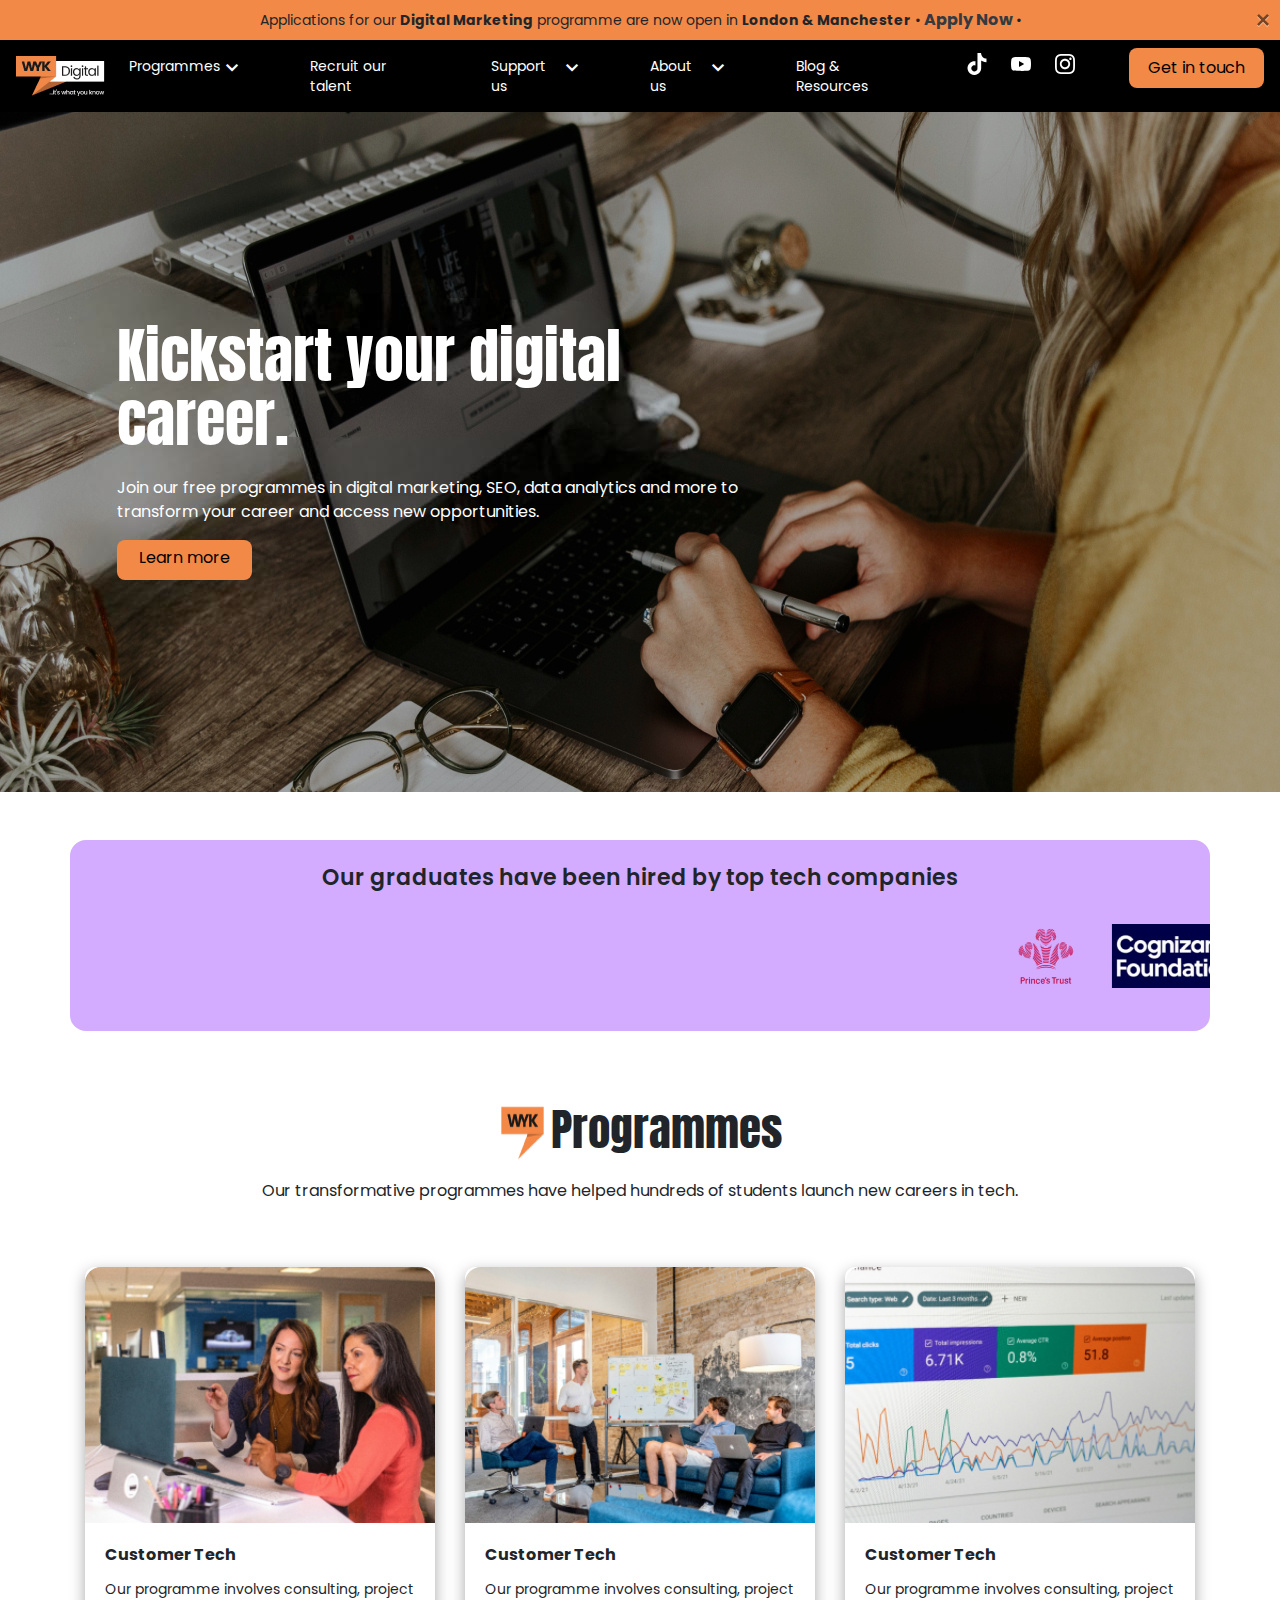
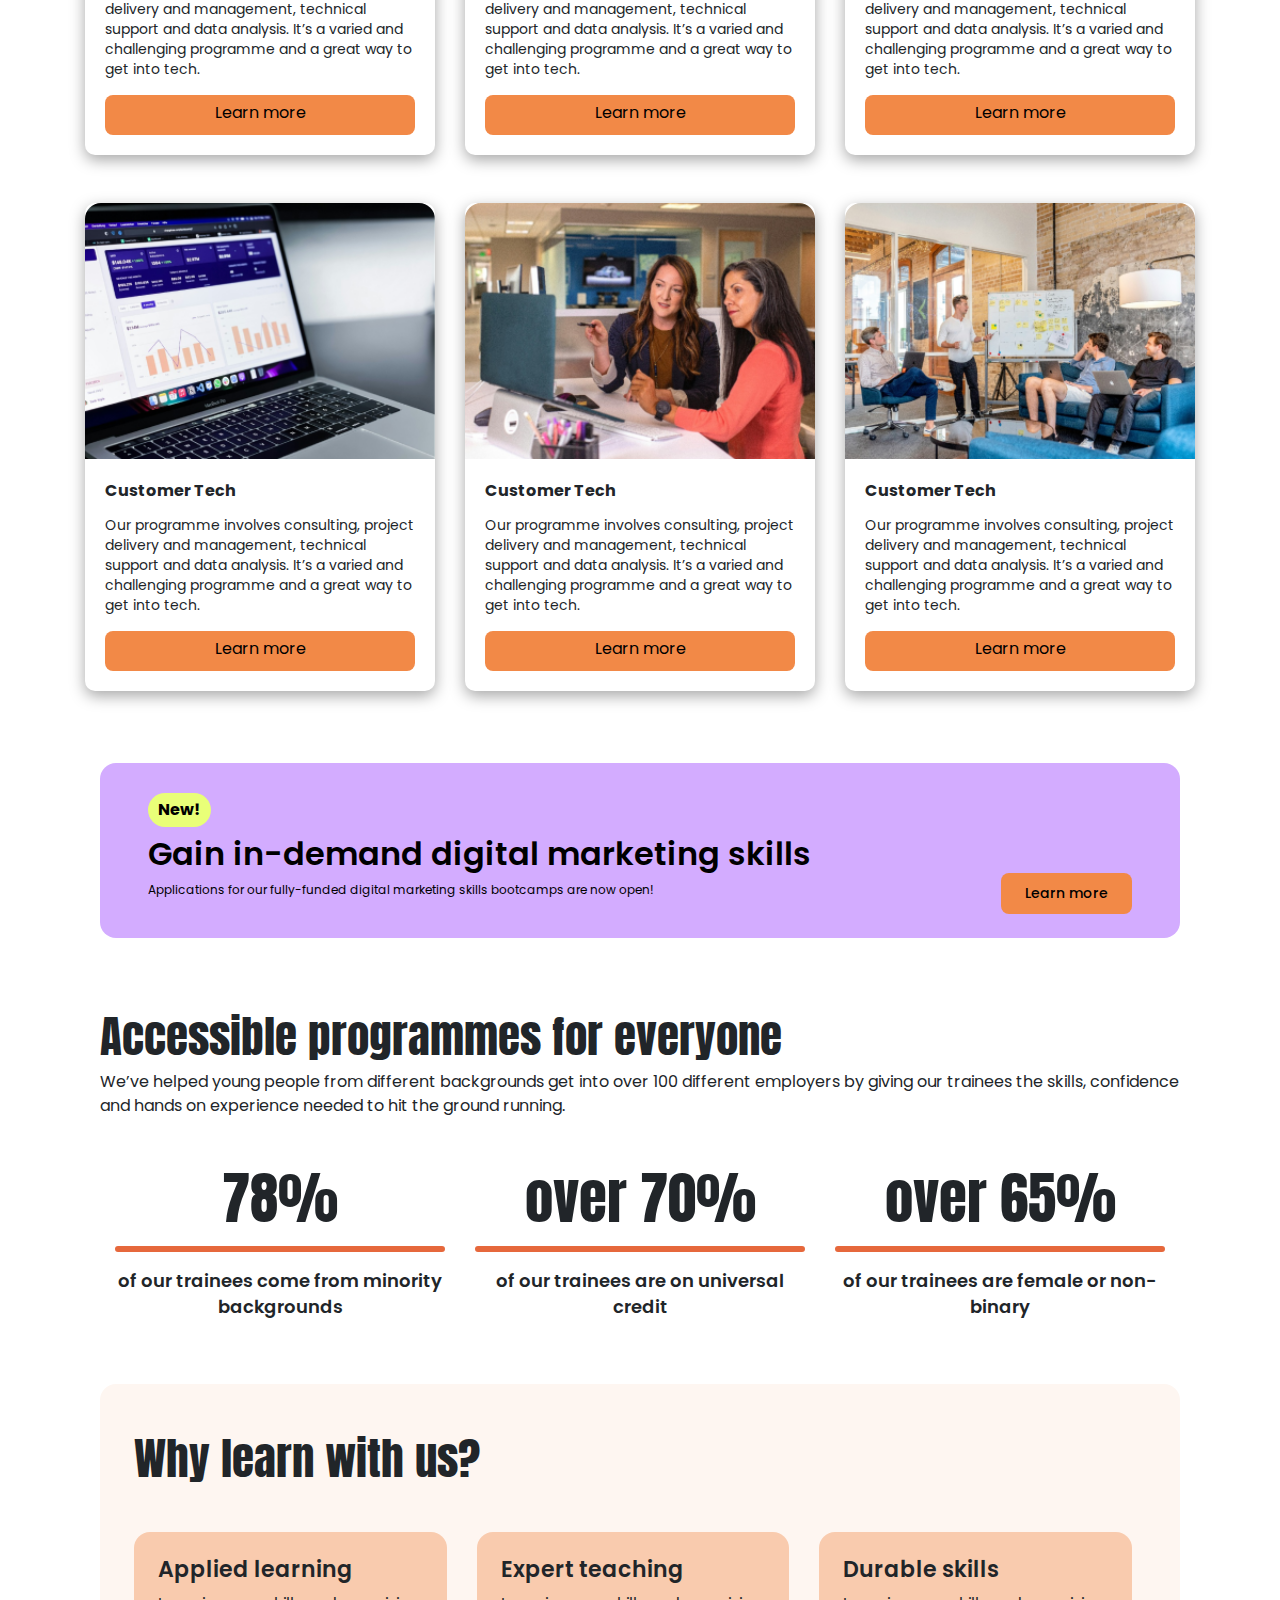
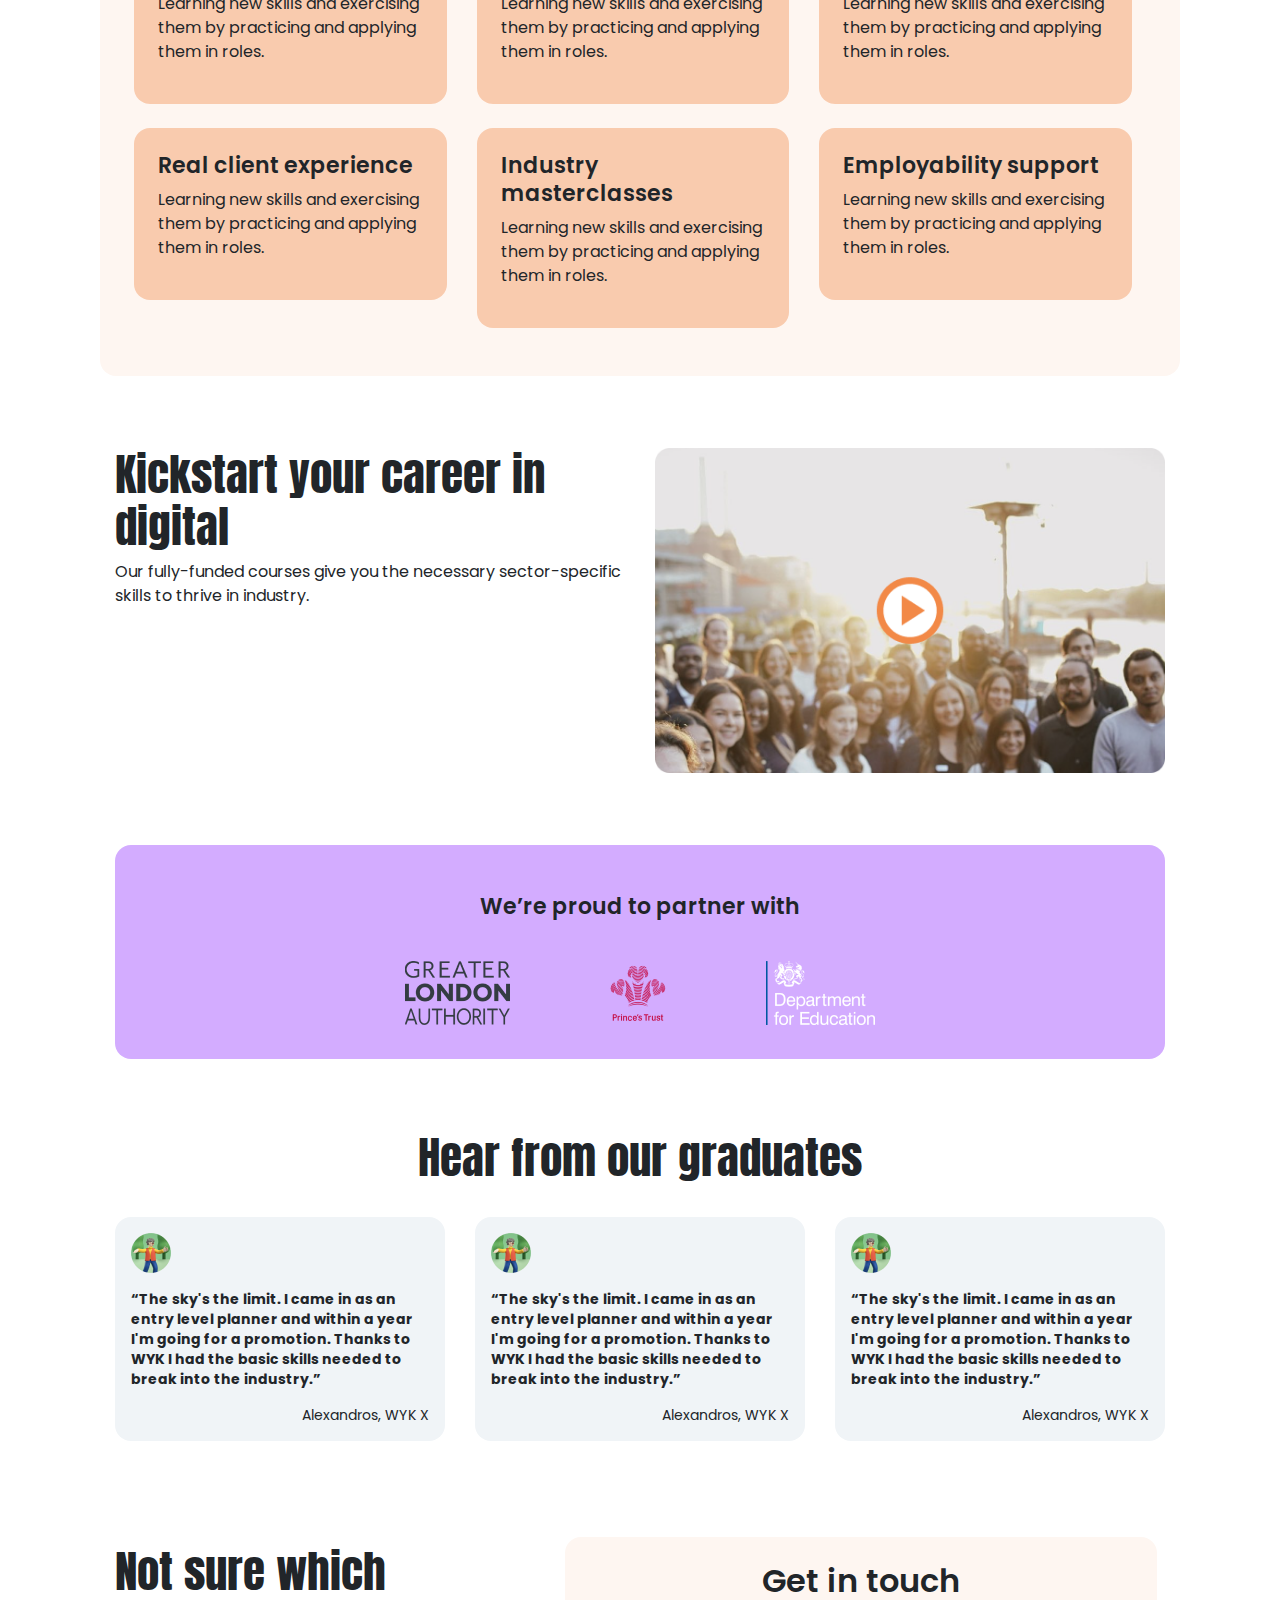
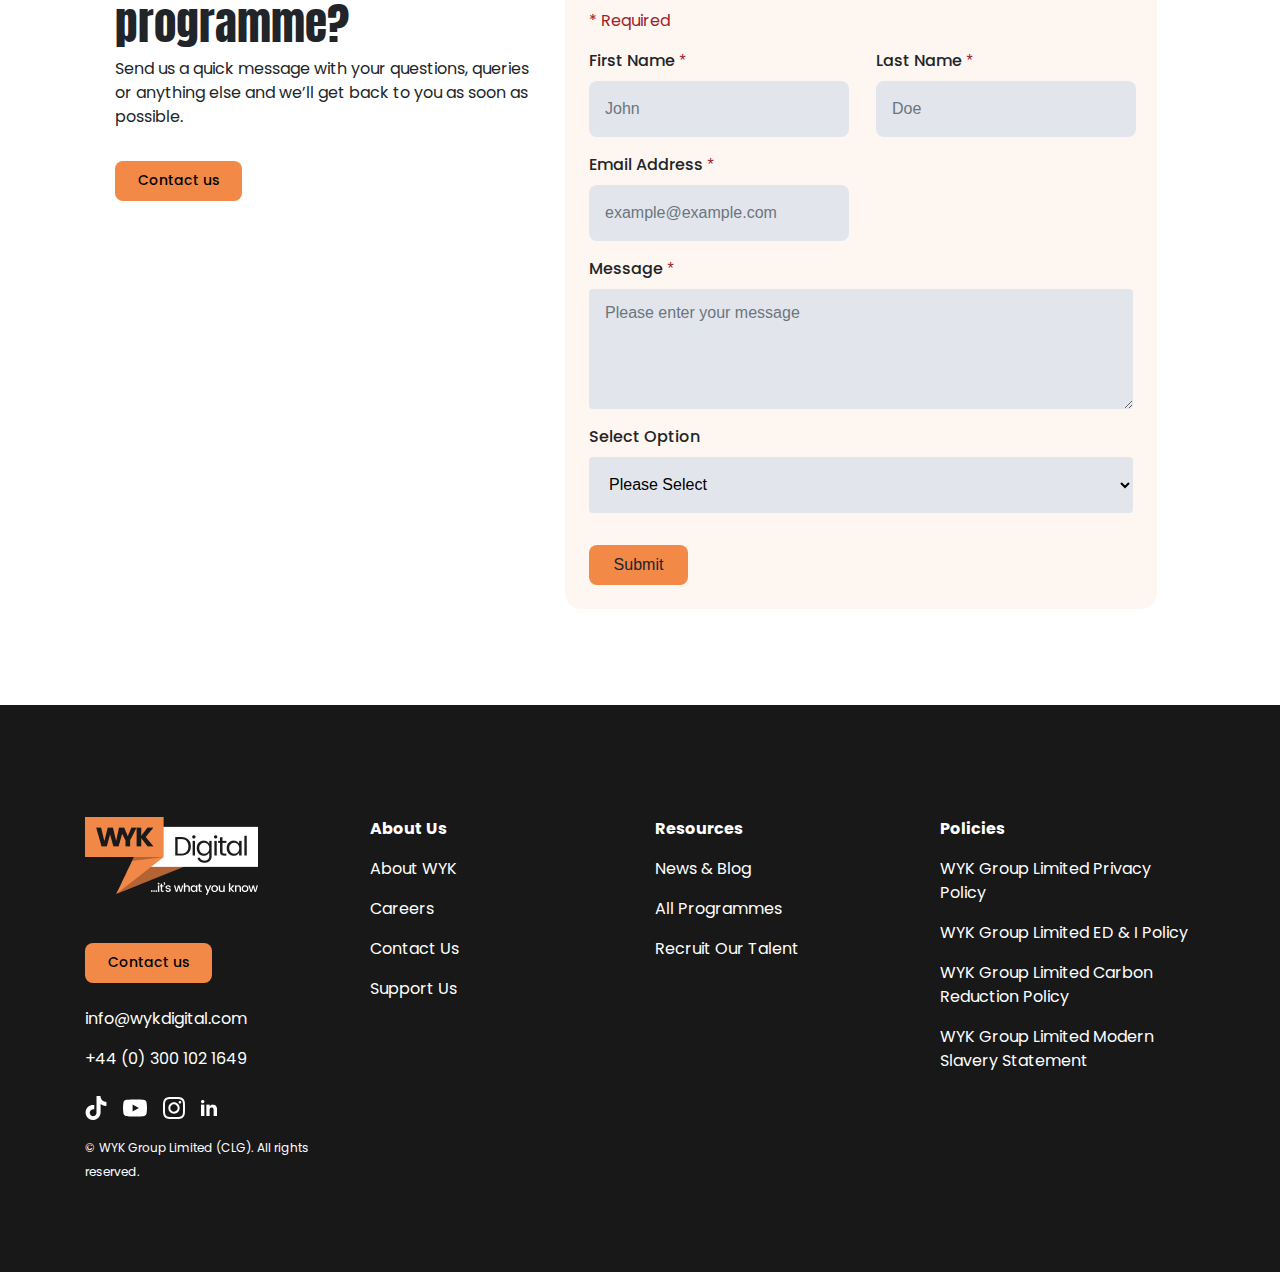
==== index.html @ 2eb41cc0 "add font-family" ====
<!DOCTYPE html>
<html lang="en">
  <head>
    <meta charset="UTF-8" />
    <meta name="viewport" content="width=device-width, initial-scale=1.0" />

    <title>Digital Career</title>
    <link
      rel="stylesheet"
      href="https://stackpath.bootstrapcdn.com/bootstrap/4.5.2/css/bootstrap.min.css"
    />
    <link rel="stylesheet" href="style.css" />
    <link rel="stylesheet" href="https://fonts.googleapis.com/css2?family=Material+Symbols+Outlined:opsz,wght,FILL,GRAD@24,400,0,0" />
  </head>
  <body class="" style="background-color: #fff; ">
    <div class="top-bar text-center py-2">
      <span class="manchester"
        >Applications for our <b>Digital Marketing</b> programme are now open in
        <b>London & Manchester</b> •
        <a href="#" class="text-dark font-weight-bold">Apply Now </a>•</span
      >
      <button type="button" class="close" aria-label="Close">
        <span aria-hidden="true">&times;</span>
      </button>
    </div>
    <nav class="navbar navbar-expand-lg navbar-dark">
        <a class="navbar-brand" href="#"><img src="images/logo.png" alt="" /></a>
        <button
            class="navbar-toggler"
            type="button"
            data-toggle="collapse"
            data-target="#navbarNav"
            aria-controls="navbarNav"
            aria-expanded="false"
            aria-label="Toggle navigation"
        >
            <span class="navbar-toggler-icon"></span>
        </button>
        <div class="collapse navbar-collapse" id="navbarNav">
            <ul class="navbar-nav ml-auto gap">
                <li class="nav-item dropdown navigation-item">
                    <a
                    
                        class="nav-link d-flex "
                        
                        
                        href="#"
                        id="programmesDropdown"
                        role="button"
                        data-toggle="dropdown"
                        aria-haspopup="true"
                        aria-expanded="false"
                    >
                    
                        Programmes
                        <div>
                          <span class="material-symbols-outlined mt">
                            keyboard_arrow_down
                            </span>
                        </div>
                        
                    </a>
                    
                    <div
                        class="dropdown-menu "
                        aria-labelledby="programmesDropdown"
                    >
                        <a class="dropdown-item" href="#">Performance Marketing</a>
                        <a class="dropdown-item" href="#">Customer Tech</a>
                        <a class="dropdown-item" href="#">Digital Marketing</a>
                        <a class="dropdown-item" href="#">SEO</a>
                        <a class="dropdown-item" href="#">Data Analytics</a>
                        <a class="dropdown-item" href="#">Tech Sales</a>
                        <a class="dropdown-item" href="#">Early Careers Leadership</a>
                    </div>
                </li>
                <li class="nav-item navigation-item">
                    <a class="nav-link" href="#">Recruit our talent</a>
                </li>
                <li class="nav-item dropdown navigation-item">
                    <a
                        class="nav-link d-flex"
                        href="#"
                        id="supportUsDropdown"
                        role="button"
                        data-toggle="dropdown"
                        aria-haspopup="true"
                        aria-expanded="false"
                    >
                        Support us
                        <div>
                          <span class="material-symbols-outlined mt">
                            keyboard_arrow_down
                            </span>
                        </div>
                    </a>
                    <div
                        class="dropdown-menu "
                        aria-labelledby="supportUsDropdown"
                    >
                        <a class="dropdown-item" href="#">Performance Marketing</a>
                        <a class="dropdown-item" href="#">Customer Tech</a>
                    </div>
                </li>
                <li class="nav-item dropdown navigation-item">
                    <a
                        class="nav-link d-flex"
                        href="#"
                        id="aboutUsDropdown"
                        role="button"
                        data-toggle="dropdown"
                        aria-haspopup="true"
                        aria-expanded="false"
                    >
                        About us
                        <div>
                          <span class="material-symbols-outlined mt">
                            keyboard_arrow_down
                            </span>
                        </div>
                    </a>
                    <div
                        class="dropdown-menu "
                        aria-labelledby="aboutUsDropdown"
                    >
                        <a class="dropdown-item" href="#">Performance Marketing</a>
                        <a class="dropdown-item" href="#">Customer Tech</a>
                    </div>
                </li>
                <li class="nav-item navigation-item">
                    <a class="nav-link" href="#">Blog & Resources</a>
                </li>
                <div class="d-flex mt-1 icons">
                    <div class="icon tiktok">
                        <img src="images/Vector.svg" alt="" />
                    </div>
                    <div class="icon youtube">
                        <img src="images/Vector (1).svg" alt="" />
                    </div>
                    <div class="icon instagram">
                        <img src="images/Vector (2).svg" alt="" />
                    </div>
                </div>
                <div>
                    <button class="btn-primary">Get in touch</button>
                </div>
            </ul>
        </div>
    </nav>
      

    <section class="hero-section">
      <div class="row">
        <div class="col-lg-8 col-md-10 ">
            <div class="container  text-lg-start text-white">
              <h1 class="digital-career">Kickstart your digital career.</h1>
              <p class="digital-text">
                Join our free programmes in digital marketing, SEO, data analytics
                and more to transform your career and access new opportunities.
              </p>
              <a href="#" class="btn btn-primary">Learn more</a>
            </div>
          </div>
      
      </div>
    </section>
    <div class="container animations">
      <h3 class="text-center animate-text">
        Our graduates have been hired by top tech companies
      </h3>
      <marquee width="100%" direction="left" scrollamount="20" height="100px">
        <ul class="d-flex animate-gap">
          <li><img src="images/first-logo.png" alt="" /></li>
          <li><img src="images/second.png" alt="" /></li>
          <li><img src="images/third.png" alt="" /></li>
          <li><img src="images/fourth-logo.png" alt="" /></li>
          <li><img src="images/fifth-logo.png" alt="" /></li>
          <li><img src="images/sixth-logo.png" alt="" /></li>
          <li><img src="images/seventh-logo.png" alt="" /></li>
          <li><img src="images/first-logo.png" alt="" /></li>
          <li><img src="images/second.png" alt="" /></li>
          <li><img src="images/third.png" alt="" /></li>
          <li><img src="images/fourth-logo.png" alt="" /></li>
        </ul>
      </marquee>
    </div>
    <section class="container">
      <div class="d-flex programmes justify-content-center gap-8">
        <img src="images/square-icon.png" alt="" />
        <h4 class="ml-1 anaton">Programmes</h4>
      </div>
      <p class="text-center transformative-text">
        Our transformative programmes have helped hundreds of students launch
        new careers in tech.
      </p>
      <div class="row">
        <div class="col-lg-4 col-md-6 col-sm-12 mt-5">
            <div class="card custom-card ">
              <img src="images/women-img.png" class="card-img-top" alt="Card image" />
              <div class="card-body">
                <h5 class="card-title">Customer Tech</h5>
                <p class="card-text">
                  Our programme involves consulting, project delivery and management,
                  technical support and data analysis. It’s a varied and challenging
                  programme and a great way to get into tech.
                </p>
                <a href="#" class="btn btn-primary w-100">Learn more</a>
              </div>
            </div>
          </div>
          <div class="col-lg-4 col-md-6 col-sm-12 mt-5">
            <div class="card custom-card ">
              <img src="images/man.png" class="card-img-top" alt="Card image" />
              <div class="card-body">
                <h5 class="card-title">Customer Tech</h5>
                <p class="card-text">
                  Our programme involves consulting, project delivery and management,
                  technical support and data analysis. It’s a varied and challenging
                  programme and a great way to get into tech.
                </p>
                <a href="#" class="btn btn-primary w-100">Learn more</a>
              </div>
            </div>
          </div>
          <div class="col-lg-4 col-md-6 col-sm-12 mt-5">
            <div class="card custom-card ">
              <img src="images/traditional.png" class="card-img-top" alt="Card image" />
              <div class="card-body">
                <h5 class="card-title">Customer Tech</h5>
                <p class="card-text">
                  Our programme involves consulting, project delivery and management,
                  technical support and data analysis. It’s a varied and challenging
                  programme and a great way to get into tech.
                </p>
                <a href="#" class="btn btn-primary w-100">Learn more</a>
              </div>
            </div>
          </div>
          <div class="col-lg-4 col-md-6 col-sm-12 mt-5">
            <div class="card custom-card ">
              <img src="images/data.png" class="card-img-top" alt="Card image" />
              <div class="card-body">
                <h5 class="card-title">Customer Tech</h5>
                <p class="card-text">
                  Our programme involves consulting, project delivery and management,
                  technical support and data analysis. It’s a varied and challenging
                  programme and a great way to get into tech.
                </p>
                <a href="#" class="btn btn-primary w-100">Learn more</a>
              </div>
            </div>
          </div>
          <div class="col-lg-4 col-md-6 col-sm-12 mt-5">
            <div class="card custom-card ">
              <img src="images/women-img.png" class="card-img-top" alt="Card image" />
              <div class="card-body">
                <h5 class="card-title">Customer Tech</h5>
                <p class="card-text">
                  Our programme involves consulting, project delivery and management,
                  technical support and data analysis. It’s a varied and challenging
                  programme and a great way to get into tech.
                </p>
                <a href="#" class="btn btn-primary w-100">Learn more</a>
              </div>
            </div>
          </div>
          <div class="col-lg-4 col-md-6 col-sm-12 mt-5">
            <div class="card custom-card ">
              <img src="images/man.png" class="card-img-top" alt="Card image" />
              <div class="card-body">
                <h5 class="card-title">Customer Tech</h5>
                <p class="card-text">
                  Our programme involves consulting, project delivery and management,
                  technical support and data analysis. It’s a varied and challenging
                  programme and a great way to get into tech.
                </p>
                <a href="#" class="btn btn-primary w-100">Learn more</a>
              </div>
            </div>
          </div>
      </div>

      <div class="container mt-5">
        <div class="custom-banner">
            <div class="mt-5">
                <span class="new-badge">New!</span>
                <span class="h4">Gain in-demand digital marketing skills</span>
                <p class="fully-funded">Applications for our fully-funded digital marketing skills bootcamps are now open!</p>
            </div>
            <button class="btn-learn-more">Learn more</button>
        </div>

      <div class="accessible">
        <h3>Accessible programmes for everyone</h3>
        <p class="over-text">
          We’ve helped young people from different backgrounds get into over 100
          different employers by giving our trainees the skills, confidence and
          hands on experience needed to hit the ground running.
        </p>
      </div>
      <div class="container">
        <div class="row justify-content-center mt-5">
          <div class="col-lg-4 col-md-6 col-sm-12">
            <div class="text-center">
              <h3 class="number">78%</h3>
              <hr class="horizontal" />
              <p class="minority">
                of our trainees come from minority backgrounds
              </p>
            </div>
          </div>
          <div class="col-lg-4 col-md-6 col-sm-12">
            <div class="text-center">
              <h3 class="number">over 70%</h3>
              <hr class="horizontal" />
              <p class="minority">
                of our trainees are on universal credit
              </p>
            </div>
          </div>
          <div class="col-lg-4 col-md-6 col-sm-12">
            <div class="text-center">
              <h3 class="number">over 65%</h3>
              <hr class="horizontal" />
              <p class="minority">
                of our trainees are female or non-binary
              </p>
            </div>
          </div>
        </div>
      </div>
      
      <div class="background-white">
        <h3 class="why-learn">Why learn with us?</h3>
        <div class="row boxes">
            <div class="col-lg-4 col-md-6 col-sm-12 mt-4">
                <div class="applied-learning">
                  <h4 class="applied">Applied learning</h4>
                  <p class="learning-skills">
                    Learning new skills and exercising them by practicing and applying them
                    in roles.
                  </p>
                </div>
              </div>
              <div class="col-lg-4 col-md-6 col-sm-12 mt-4">
                <div class="applied-learning">
                  <h4 class="applied">Expert teaching</h4>
                  <p class="learning-skills">
                    Learning new skills and exercising them by practicing and applying them
                    in roles.
                  </p>
                </div>
              </div>
              <div class="col-lg-4 col-md-6 col-sm-12 mt-4">
                <div class="applied-learning">
                  <h4 class="applied">Durable skills</h4>
                  <p class="learning-skills">
                    Learning new skills and exercising them by practicing and applying them
                    in roles.
                  </p>
                </div>
              </div>
              <div class="col-lg-4 col-md-6 col-sm-12 mt-4">
                <div class="applied-learning">
                  <h4 class="applied">Real client experience</h4>
                  <p class="learning-skills">
                    Learning new skills and exercising them by practicing and applying them
                    in roles.
                  </p>
                </div>
              </div>
              <div class="col-lg-4 col-md-6 col-sm-12 mt-4">
                <div class="applied-learning">
                  <h4 class="applied">Industry masterclasses</h4>
                  <p class="learning-skills">
                    Learning new skills and exercising them by practicing and applying them
                    in roles.
                  </p>
                </div>
              </div>
              <div class="col-lg-4 col-md-6 col-sm-12 mt-4">
                <div class="applied-learning">
                  <h4 class="applied">Employability support</h4>
                  <p class="learning-skills">
                    Learning new skills and exercising them by practicing and applying them
                    in roles.
                  </p>
                </div>
              </div>
        </div>
      </div>

      <div class="container">
        <div class="kickstart">
          <div class="row">
            <div class="col-lg-6 col-md-12">
              <h3 class="your-career">Kickstart your career in digital</h3>
              <p class="necessary-text">
                Our fully-funded courses give you the necessary sector-specific skills
                to thrive in industry.
              </p>
            </div>
            <div class="col-lg-6 col-md-12 mt-4 mt-lg-0 text-center">
              <a href="#">
                <img class="video-img img-fluid" src="images/video-img.png" alt="" />
              </a>
            </div>
          </div>
        </div>
      </div>

      <div class="container">
        <div class="pruple-background">
          <h3 class="text-center proud">We’re proud to partner with</h3>
          <div class="d-flex justify-content-center icon-gap">
            <img src="images/great-london.png" alt="" class="img-fluid partner-logo" />
            <img src="images/first-logo.png" alt="" class="img-fluid partner-logo" />
            <img src="images/department.png" alt="" class="img-fluid partner-logo" />
          </div>
        </div>
      </div>
      

      <div class="container">
        <div class="graduates">
          <h3 class="text-center">Hear from our graduates</h3>
        </div>
        <div class="row top">
          <div class="col-lg-4 col-md-6 col-sm-12">
            <div class="graduate-back">
              <img src="images/avatar.png" alt="Graduate Avatar" class="img-fluid" />
              <p class="limit-text">
                “The sky's the limit. I came in as an entry level planner and within
                a year I'm going for a promotion. Thanks to WYK I had the basic
                skills needed to break into the industry.”
              </p>
              <span class="item-end d-flex justify-content-end wyk">Alexandros, WYK X</span>
            </div>
          </div>
          <div class="col-lg-4 col-md-6 col-sm-12">
            <div class="graduate-back">
              <img src="images/avatar.png" alt="Graduate Avatar" class="img-fluid" />
              <p class="limit-text">
                “The sky's the limit. I came in as an entry level planner and within
                a year I'm going for a promotion. Thanks to WYK I had the basic
                skills needed to break into the industry.”
              </p>
              <span class="item-end d-flex justify-content-end wyk">Alexandros, WYK X</span>
            </div>
          </div>
          <div class="col-lg-4 col-md-6 col-sm-12">
            <div class="graduate-back">
              <img src="images/avatar.png" alt="Graduate Avatar" class="img-fluid" />
              <p class="limit-text">
                “The sky's the limit. I came in as an entry level planner and within
                a year I'm going for a promotion. Thanks to WYK I had the basic
                skills needed to break into the industry.”
              </p>
              <span class="item-end d-flex justify-content-end wyk">Alexandros, WYK X</span>
            </div>
          </div>
        </div>
      </div>
      
      <div class="container">
        <div class="row">
          <div class="col-md-5">
            <div class="not-sure">
              <h4 class="highlight-text">Not sure which programme?</h4>
              <p class="message-text">
                Send us a quick message with your questions, queries or anything else and we’ll get back to you as soon as possible.
              </p>
              <a href="#" class="btn btn-contact-us">Contact us</a>
            </div>
          </div>
          <div class="col-md-7">
            <form class="form">
              <h4 class="text-center get-touch">Get in touch</h4>
              <div class="mb-3">
                <span class="color-required">* Required</span>
              </div>
              <div class="mb-3">
                <div class="row">
                  <div class="col-md-6">
                    <label for="inputFirstName" class="form-label" >
                      <span class="same-text">First Name</span> <span class="red">*</span>
                    </label>
                    <input type="text" id="inputFirstName" class="form-control form-controls"  placeholder="John" aria-describedby="firstNameHelpBlock" required/>
                  </div>
                  <div class="col-md-6">
                    <label for="inputLastName" class="form-label">
                      <span class="same-text">Last Name</span> <span class="red">*</span>
                    </label>
                    <input type="text" id="inputLastName" class="form-control form-controls" placeholder="Doe" aria-describedby="lastNameHelpBlock" required/>
                  </div>
                </div>
              </div>
              <div class="mb-3">
                <label for="inputEmail" class="form-label">
                  <span class="same-text">Email Address</span> <span class="red">*</span>
                </label>
                <input type="email" id="inputEmail" class="form-control form-controls" placeholder="example@example.com" aria-describedby="emailHelpBlock"  required/>
              </div>
              <div class="mb-3">
                <label for="inputMessage" class="form-label">
                  <span class="same-text">Message</span> <span class="red">*</span>
                </label>
                <textarea class="form-control message-control" id="inputMessage" rows="4" placeholder="Please enter your message" required></textarea>
              </div>
              <div class="mb-3">
                <label for="inputSelect" class="form-label">
                  <span class="same-text">Select Option</span>
                </label>
                <select class="form-select" id="inputSelect" aria-label="Select Option" required>
                  <option class="options" selected>Please Select</option>
                  <option class="options" value="1">Learn with wyk</option>
                  <option class="options" value="2">Recruiting our talent</option>
                  <option class="options" value="3">Supporting WYK-business</option>
                  <option class="options" value="4">Supporting WYK-individual</option>
                  <option class="options" value="5">Others</option>
                </select>
                              </div>
              <button type="submit" class="btn btn-submit submit">Submit</button>
            </form>
          </div>
        </div>
      </div>
      
    </section>
    <footer class="footer-section">
        <div class="container">
            <div class="row footer-top">
                <div class="col-md-3 col-sm-6 mb-4 footer-column">
                    <div>
                        <a href="#">
                            <img src="images/footer-logo.png" alt="Footer Logo">
                        </a>
                        <a href="#" class="btn btn-contact-us mt-5">Contact us</a>
                        <p class="mt-4 info">info@wykdigital.com</p>
                        <span class="info mt-4">+44 (0) 300 102 1649</span>
                    </div>
                    <div class="d-flex mt-4">
                        <div class="mr-3">
                            <img src="images/Vector.svg" alt="TikTok">
                        </div>
                        <div class="mr-3">
                            <img src="images/Vector (1).svg" alt="YouTube">
                        </div>
                        <div class="mr-3">
                            <img src="images/Vector (2).svg" alt="Instagram">
                        </div>
                        <div class="mr-3">
                          <img src="images/linkdin-logo.png" alt="Instagram">
                      </div>
                    </div>
                    <p class="mt-3 all all-right ">© WYK Group Limited (CLG). All rights reserved.</p>
                </div>
                <div class="col-md-3 col-sm-6 mb-4 footer-column">
                    <ul class="list-unstyled">
                        <li class="font-weight-bold "><a href="#">About Us</a></li>
                        <li class="footer-list"  ><a href="#">About WYK</a></li>
                        <li  class="footer-list"><a href="#">Careers</a></li>
                        <li class="footer-list"><a href="#">Contact Us</a></li>
                        <li  class="footer-list"><a href="#">Support Us</a></li>
                    </ul>
                </div>
                <div class="col-md-3 col-sm-6 mb-4 footer-column">
                    <ul class="list-unstyled">
                        <li class="font-weight-bold  t"><a href="#">Resources</a></li>
                        <li class=" footer-list"><a href="#">News & Blog</a></li>
                        <li class=" footer-list"><a href="#">All Programmes</a></li>
                        <li class=" footer-list"><a href="#">Recruit Our Talent</a></li>
                    </ul>
                </div>
                <div class="col-md-3 col-sm-6 mb-4 footer-column">
                    <ul class="list-unstyled">
                        <li class="font-weight-bold  "><a href="#">Policies</a></li>
                        <li class=" footer-list">WYK Group Limited Privacy Policy</li>
                        <li class=" footer-list">WYK Group Limited ED & I Policy</li>
                        <li class=" footer-list">WYK Group Limited Carbon Reduction Policy</li>
                        <li class=" footer-list">WYK Group Limited Modern Slavery Statement</li>
                    </ul>
                </div>
            </div>
        </div>
    </footer>
    
    
    

    <script src="https://code.jquery.com/jquery-3.5.1.slim.min.js"></script>
    <script src="https://cdn.jsdelivr.net/npm/@popperjs/core@2.5.4/dist/umd/popper.min.js"></script>
    <script src="https://stackpath.bootstrapcdn.com/bootstrap/4.5.2/js/bootstrap.min.js"></script>
    <!-- <script>
        document.querySelector('.top-bar .close').addEventListener('click', function() {
            document.querySelector('.top-bar').style.display = 'none';
        });
    </script> -->
  </body>
</html>
---- style.css ----
@import url('https://fonts.googleapis.com/css2?family=Anton&display=swap');
@import url('https://fonts.googleapis.com/css2?family=Anton&family=Poppins:ital,wght@0,100;0,200;0,300;0,400;0,500;0,600;0,700;0,800;0,900;1,100;1,200;1,300;1,400;1,500;1,600;1,700;1,800;1,900&display=swap');
* {
    margin: 0;
    padding: 0;
    box-sizing: border-box;

    

}

 
.top-bar {
    background-color: #F28947;
    position: relative;
}

.top-bar .close {
    position: absolute;
    right: 10px;
    top: 50%;
    transform: translateY(-50%);
    color: black;
    font-size: 24px;
    cursor: pointer;
}
.navigation-item {
    font-size: 14px;
    font-weight: 400;
    font-family: "Poppins", sans-serif;
    line-height: 20px;
}

.dropdown-menu {
    border-top: 1px solid white !important;
    background-color: black !important;
    color: white !important;
    padding: 10px !important;
    border-radius: 1px;


}
.dropdown-item:hover {
    color: white;
    background-color: black;
}
.dropdown-item {
    font-size: 12px;
}
.navbar-dark .navbar-toggler {
    outline: none;
}

.hero-section {
    background-image: url('images/Hero.jpg');
    background-size: cover;
    background-position: center;
    height: 680px;
    min-height: 100%;
    display: flex;
    justify-content: center;
    align-items: center;
    position: relative;
    color: white;
    padding: 48px 32px 48px 32px
    ;
}

.hero-section::before {
    content: '';
    position: absolute;
    top: 0;
    left: 0;
    width: 100%;
    height: 100%;
}

.hero-section .container {
    position: relative;
    z-index: 2;
}

.navbar-nav .nav-item .nav-link {
    color: white;
    transition: color 0.2s;
}

.navbar-nav .nav-item .nav-link:hover {
    color:#F28947;
}
.navbar-dark {
    
background-color: black;
}
.gap {
gap: 50px;
}
.icons {
    gap: 20px;
}
.btn-primary {
    background-color: #F28947;
    width: 135px;
    height: 40px;
    border-radius: 8px;
    border: none;
    cursor: pointer;
    color: #000;
    font-family: "Poppins", sans-serif;

    
    
}
.btn-tech:hover {
    background-color: #e6683c;
    color: white;
}
.btn-primary:hover {
    background-color: #e6683c;
    color: black;
}
.btn-primary:focus {
    background-color: #e6683c !important;
    outline: none !important;

}
.btn-primary:active {
    background-color: #e6683c !important;
    outline: none !important;

}
.form-control {
    background-color: none;
    border: none;
    color: white;
    outline: none;
    width: none;
    background-color: black;
}
.icon {
    display: inline-block;
    position: relative;
    width: 24px; /* Adjust as necessary */
    height: 24px; /* Adjust as necessary */
    transition:  0.3s ease;
}

.icon img {
    width: 100%;
    height: 100%;
    display: block;
    position: absolute;
    top: 0;
    left: 0;
    z-index: 1;
}

.icon::before {
    content: '';
    position: absolute;
    top: 0;
    left: 0;
    width: 100%;
    height: 100%;
    z-index: 2;
    transition: 0.3s ease;
    -webkit-mask-image: url('images/Vector.svg'); /* Default mask image */
    mask-image: url('images/Vector.svg'); /* Default mask image */
    -webkit-mask-size: cover;
    mask-size: cover;
    -webkit-mask-repeat: no-repeat;
    mask-repeat: no-repeat;
    mask-position: center;
    background: transparent; /* Default background */
}

/* .icon.tiktok:hover::before {
    background: linear-gradient(45deg, blue, purple);
    cursor: pointer;
}

.icon.youtube:hover::before {
    background: linear-gradient(45deg, red, darkred);
    cursor: pointer;

}

.icon.instagram:hover::before {
    background: linear-gradient(45deg, #f09433, #e6683c, #dc2743, #cc2366, #bc1888);
    cursor: pointer;

}

.icon.tiktok::before {
    -webkit-mask-image: url('images/Vector.svg');
    mask-image: url('images/Vector.svg');
} */

.icons {
    cursor: pointer;
}
.icon.youtube::before {
    -webkit-mask-image: url('images/Vector (1).svg');
    mask-image: url('images/Vector (1).svg');
}

.icon.instagram::before {
    -webkit-mask-image: url('images/Vector (2).svg');
    mask-image: url('images/Vector (2).svg');
}

.digital-career {
    font-size: 60px;
    line-height: 64px;
    font-family: "Anton", sans-serif;
    font-weight: 400;
    font-style: normal;
}
.digital-text {
    font-size: 16px;
    font-family: "Poppins", sans-serif;
  font-weight: 400;
  font-style: normal;
  margin-top: 24px;
}
.btn-warning {
    margin-top: 64px;
    width: 129px;
    height: 40px;
    border-radius: 8px;
    background-color: #F28947
    ;
    border: none;
    font-size: 14px;
    font-family: "Poppins", sans-serif;
    font-family: 500;
    align-items
    : center;
    display: flex;
    justify-content: center;



}
.animations {
    background-color: #D3ACFF;
    border-radius: 16px;
    padding: 24px 0 24px 0;
    margin-top: 48px;
    gap: 24px;

    
}
.animate-text {
    font-family: "Poppins", sans-serif;
    font-size: 22px;
    line-height: 28px;
    font-weight: 600;

}
ul li {
    list-style: none;
}
.animate-gap {
    gap: 34px;
    margin-top: 24px;
} 
.programmes {
    
margin-top: 72px;
}
.anaton {
    font-size: 45px;
    line-height: 52px;
    font-weight: 400;
    font-family: "Anton", sans-serif;
}
.transformative-text {
    font-size: 16px;
    line-height: 24px;
    font-family: "Poppins", sans-serif;
    font-weight: 400;
    margin-top: 16px;
}
body {
    background-color: #f5f5f5;
}
.manchester {
    font-family: "Poppins", sans-serif;
    font-weight: 400;
    font-size: 14px;
    line-height: 20px;
}

.custom-card {
    border: none;
    border-radius: 10px;
    box-shadow: rgba(0, 0, 0, 0.35) 0px 5px 15px;
}

.custom-card .card-img-top {
    border-top-left-radius: 16px;
    border-top-right-radius: 16px;
    height: auto;
}

.custom-card .card-body {
    text-align: left;
}

option {
    background-color: #e2e6ec !important;
    color: black !important;
    width: 100% !important;
    padding: 20px !important;
    border-radius: 8px !important; 
}
option:hover {
    background-color: red !important;
    color: yellow !important;

}

.btn-tech {
    width: 296px;
    height: 40px;
    padding: 10px 24px 10px 24px;
    background-color: #F28947;
    border: none;
    display: flex;
    align-items: center;
    justify-content: center;
    color: black;
    font-family: "Poppins", sans-serif;
    font-weight: 500;
    font-size: 14px;

}
.cards-body {
    padding: 16px;


}
.card-title {
    font-size: 16px;
    font-family: "Poppins", sans-serif;
    font-weight: 700;
    line-height: 24px;
}
.card-text {
    font-family: "Poppins", sans-serif;
    font-size: 14px;
    line-height: 20px;
    font-weight: 400;
}
.new {
    background-color: #D3ACFF;
    padding: 24px, 48px, 24px, 48px;
    border-radius: 16px;
    margin-top: 72px;
    height: 162px;
    
    
}
.new-logo {
    margin-left: 104px;
    margin-top: 24px;
    
}
.h4 {
    font-size: 32px;
    font-weight: 600;
    font-family: "Poppins", sans-serif;


}
.fully-funded {
    font-size: 12px;
    font-weight: 400;
    font-family: "Poppins", sans-serif;
    line-height: 16px;
    margin-top: 8px;

    
}
.custom-banner {
    background-color: #D3ACFF ;
    color: #000;
    padding: 24px 48px 24px 48px;
    margin-top: 72px;
    border-radius: 16px;
    display: flex;
    justify-content: space-between;
    align-items: center;
    position: relative;
}

.new-badge {
    background-color: #E9FF78 ;
    color: #000;
    padding: 5px 10px;
    border-radius: 200px;
    font-weight: bold;
    position: absolute;
    top: 30px;
    left: 48px;
    font-size: 16px;
    font-weight: 700;
    font-family: "Poppins", sans-serif;
    cursor: pointer;


}

.btn-learn-more {
    background-color: #F28947;

    
    color: black;
    border: none;
    padding: 10px 24px 10px 24px;
    font-size: 14px;
    border-radius: 8px;
    font-weight: 500;
    font-family:"Poppins", sans-serif; 
    display: flex;
    align-self: flex-end;
}

.btn-learn-more:hover {
    background-color: #e6683c;
    color: white;
}

.marketing-skill {
    margin-top: 8px;
    margin-left: 104px;
    font-size: 32px;
    font-family:"Poppins", sans-serif; 
    font-weight: 600;
    line-height: 40px;
}
.btn-danger {
    margin-bottom: 24px;
    width: 129px;
    height: 40px;
    padding: 10px, 24px, 10px, 24px;
    border-radius: 8px;
    font-size: 14px;
    font-weight: 500;
    font-family: "Poppins", sans-serif;
    line-height: 20px;
    display: flex;
    align-items: center;
    justify-content: center;
    background-color: #e6683c;
    color: black;
    
}

.application-text {
    font-size: 12px;
    font-family: "Poppins", sans-serif;
    font-weight: 400;
    line-height: 16px;
    

}
.accessible {
    margin-top: 72px;
    padding: 0px, 0px, 24px, 0px;
    
}
.accessible h3 {
font-size: 45px;
font-weight: 400;
font-family: "Anton", sans-serif;
line-height: 52px;

}
.over-text {
    font-size: 16px;
    font-family: "Poppins", sans-serif;
    font-weight: 400;
    line-height: 24px;


}

.horizontal {
    border: 3px solid #e6683c ;
    border-radius: 8px;
    /* width: 248px; */
}

.navbar-nav .nav-item .dropdown-menu {
    background-color: #343a40; 
}
.navbar-nav .nav-item .dropdown-menu .dropdown-item {
    color: #fff; 
}
.icons .icon img {
    width: 20px;
}
.number {
    font-family: "Anton", sans-serif;
    font-weight: 400;
    font-size: 57px;
    line-height: 64px;


}
.minority {
    font-family: "Poppins", sans-serif;
    font-size: 18px;
    font-weight: 600;
    line-height: 26px;


}
.background-white {
    background-color: #FEF6F1;
    border-radius: 16px;
    padding: 48px;
    margin-top: 48px;
    padding-left: 34px;
}
.why-learn {
    font-size: 45px;
    font-family: "Anton", sans-serif;
    font-weight: 400;
    line-height: 52px;

}
.applied-learning {
    background-color: #F9CBAE;
    /* width: 328px;
    height: 158px; */
    border-radius: 16px;
    padding: 24px;
    
}
.applied {
    font-size: 22px;
    font-weight: 600;
    font-family: "Poppins", sans-serif;
    line-height: 28px;


}
.learning-skills {
    font-size: 16px;
    font-weight: 400;
    line-height: 24px;
    font-family: "Poppins", sans-serif;

}
.boxes {
    margin-top: 24px;
}
.your-career {
    font-size: 45px;
    font-weight: 400;
    font-family: "Anton", sans-serif;
    line-height: 52px;
    margin-top: 72px;
}
.necessary-text {
    font-size: 16px;
    font-weight: 400;
    font-family: "Poppins", sans-serif;
    line-height: 24px;

}
.video-img {
    margin-top: 72px;
}
.pruple-background {
    background-color: #D3ACFF;
    padding: 24px 0px 34px 0px;
    height: auto;
    border-radius: 16px;
    margin-top: 72px;
    

}
.proud {
    margin-top: 24px;
    font-size: 22px;
    font-weight: 600;
    font-family: "Poppins", sans-serif;
    line-height: 28px;


}

.icon-gap {
    gap: 96px;
    margin-top: 40px;
}
.graduates h3 {
    font-size: 45px;
    font-family: "Anton", sans-serif;
    font-family: 400;
    margin-top: 72px;
    line-height: 52px;


}
.graduate-back {
    background-color: #f0f4f7;
    padding: 16px;
    border-radius: 16px;
    /* width: 344px;
    height: 224px; */
    
}
.limit-text {
    font-size: 14px;
    font-weight: 700;
    font-family: "Poppins", sans-serif;
    line-height: 20px;
    margin-top: 16px;

}
.wyk {
    font-family: "Poppins", sans-serif;
    font-weight: 400;
    font-size: 14px;
    line-height: 20px;


}

.top  {
    margin-top: 34px;
}
.not-sure {
    margin-top: 104px;

}
.highlight-text {
    font-size: 45px;
    font-weight: 400;
    font-family: "Anton", sans-serif;
    line-height: 52px;


}
.message-text {
    font-size: 16px;
    font-weight: 400;
    font-family: "Poppins", sans-serif;
    line-height: 24px;


}
.btn-contact-us:hover {
    background-color: #e6683c;
    color: white;
}
.btn-contact-us {
    margin-top: 32px;
    background-color: #F28947;
    height: 40px;
    width: 127px;
    border-radius: 8px;
    border: none;
    color: black;
    font-size: 14px;
    font-weight: 500;
    font-family: "Poppins", sans-serif;
    align-items: center;
    display: flex;
    justify-content: center;
    

    
}
.btn-warning:hover {
background-color: #e6683c;
}
.form {
    background-color: #fef6f1;
    width: 592px;
    border-radius: 16px;
    padding: 24px;
    margin-top: 96px;

    
}
.get-touch {
    font-size: 32px;
    font-weight: 600;
    font-family: "Poppins", sans-serif;
    line-height: 40px;
}
.form-controls {
    background-color: #E2E6EC;
    outline: none;
    width: 260px;
    height: 56px;
    border: none;
    border-radius: 8px;
    padding: 12px 16px 12px 16px;
    

}
.form-name {
    margin-top: 32px;
}
.form-gap {
    gap: 24px;
}
.email-control {
    background-color:#E2E6EC ;
    width: 544px;
    height: 56px;
    padding: 12px 16px 12px 16px;
}
.for-email {
    margin-top: 32px;
}
.form-select {
    width: 544px;
    height: 56px;
    border-radius: 4px;
    padding: 12px 16px 12px 16px;
    background-color:#E2E6EC ;
    border: none;
    outline: none;

    

}


.submit:hover {
    background-color: #e6683c;
    color:black;
}
.submit {
    background-color: #F28947;
    width: 99px;
    height: 40px;
    border-radius: 8px;
    border: none;
    padding: 10px 24px 10px 24px;
    align-items: center;
    display: flex;
    justify-content: center;
    margin-top: 32px;
    
}
.message-control {
    width: 544px;
    height: 240px;
    background-color: #E2E6EC;
    border: none;
    outline: none;
    padding: 12px 16px 12px 16px;
    
}
.color-required {
    color: #9e202b;
    font-size: 16px;
    font-family: "Poppins", sans-serif;
    font-weight: 400;
    line-height: 24px;
}
.red {
    color: #9e202b;
}
.same-text {
    font-size: 16px;
    font-weight: 500;
    font-family: "Poppins", sans-serif;
    line-height: 24px;

}
.footer-top {
    margin-top: 64px;
}
.footer-section {
    background-color:#181818
    ;
    color: white;
    padding: 48px;
    margin-top: 96px;
}
.copy-right {
    font-size: 14px;
    margin-top: 52px;
    font-weight: 400;
    font-family: "Poppins", sans-serif;


}
.info {
    font-family: "Poppins", sans-serif;
    font-weight: 400;
    font-size: 16px;
    line-height: 24px;
}
.bold-text {
    font-size: 16px;
    font-weight: 700;
    font-family: "Poppins", sans-serif;
    line-height: 24px;
}
.small-text {
    margin-top: 16px;
    font-size: 16px;
    font-weight: 400;
    font-family: "Poppins", sans-serif;
    line-height: 24px;



}
.all-right {
    font-size: 12px;
    font-weight: 400;
    font-family: "Poppins", sans-serif;
    line-height: 24px;

}
.footer-list {
    font-size: 16px;
    font-family: "Poppins", sans-serif;
    font-weight: 400;
    line-height: 24px;
    margin-top: 16px;

}
.font-weight-bold {
    font-size: 16px;
    font-weight: 700;
    font-family: "Poppins", sans-serif;

}
.btn-learn-more:hover {
    color: black;
}
.btn-contact-us:hover {
    color: black !important;
}
.btn-tech:hover {
    color: black !important;
}
.us {
    margin-top: 40px;
}
.com {
    margin-top: 16px;
}
.social-icons {
    margin-top: 16px;
}

a {
    text-decoration: none;
    color: white;
}
a:hover {
    text-decoration: none;
    color: whitesmoke;
}




@media screen and (min-width: 991px) {
    .applied-learning {
        height: auto;
        width: auto;
    
    
    }
    .btn-tech {
        width: 100%;
    }
   
  }
  
  @media screen and (max-width: 991px) {
    .applied-learning {
        height: auto;
        margin: auto;
    }
    .why-learn{
        display: flex;
        justify-content: center;
    }
    .btn-tech {
        width: 100%;
    }
    .custom-banner {
        display: block;
    }
    .btn-learn-more {
        margin-top: 0px;
    }
    .icon-gap {
        gap: 45px;
        
    }
    .icon-gap img {
        width: 50px;
    }
    .graduate-back {
        margin: auto;
        margin-top: 20px;
        width: auto;
        height: auto;
    }
    .form {
        width: 100%;
        height: auto;
    }
    .form-select {
        width: 100%;
    }
    .message-control {
        width: 100%;
    }
    .form-controls {
        width: 100%;
    }
    
    .close {
        visibility: hidden;
    }
   
    .btn-touch {
        margin-bottom: 30px;
         
    }
    

    
  }

  
@media screen and (max-width: 992px) {
    .applied-learning {
        /* width: 250px; */
        height: auto;
    
    
    }
   
   
  }
  @media (max-width: 600px) {
    .container {
      width: 100%;
      padding: 10px;
    }
  }
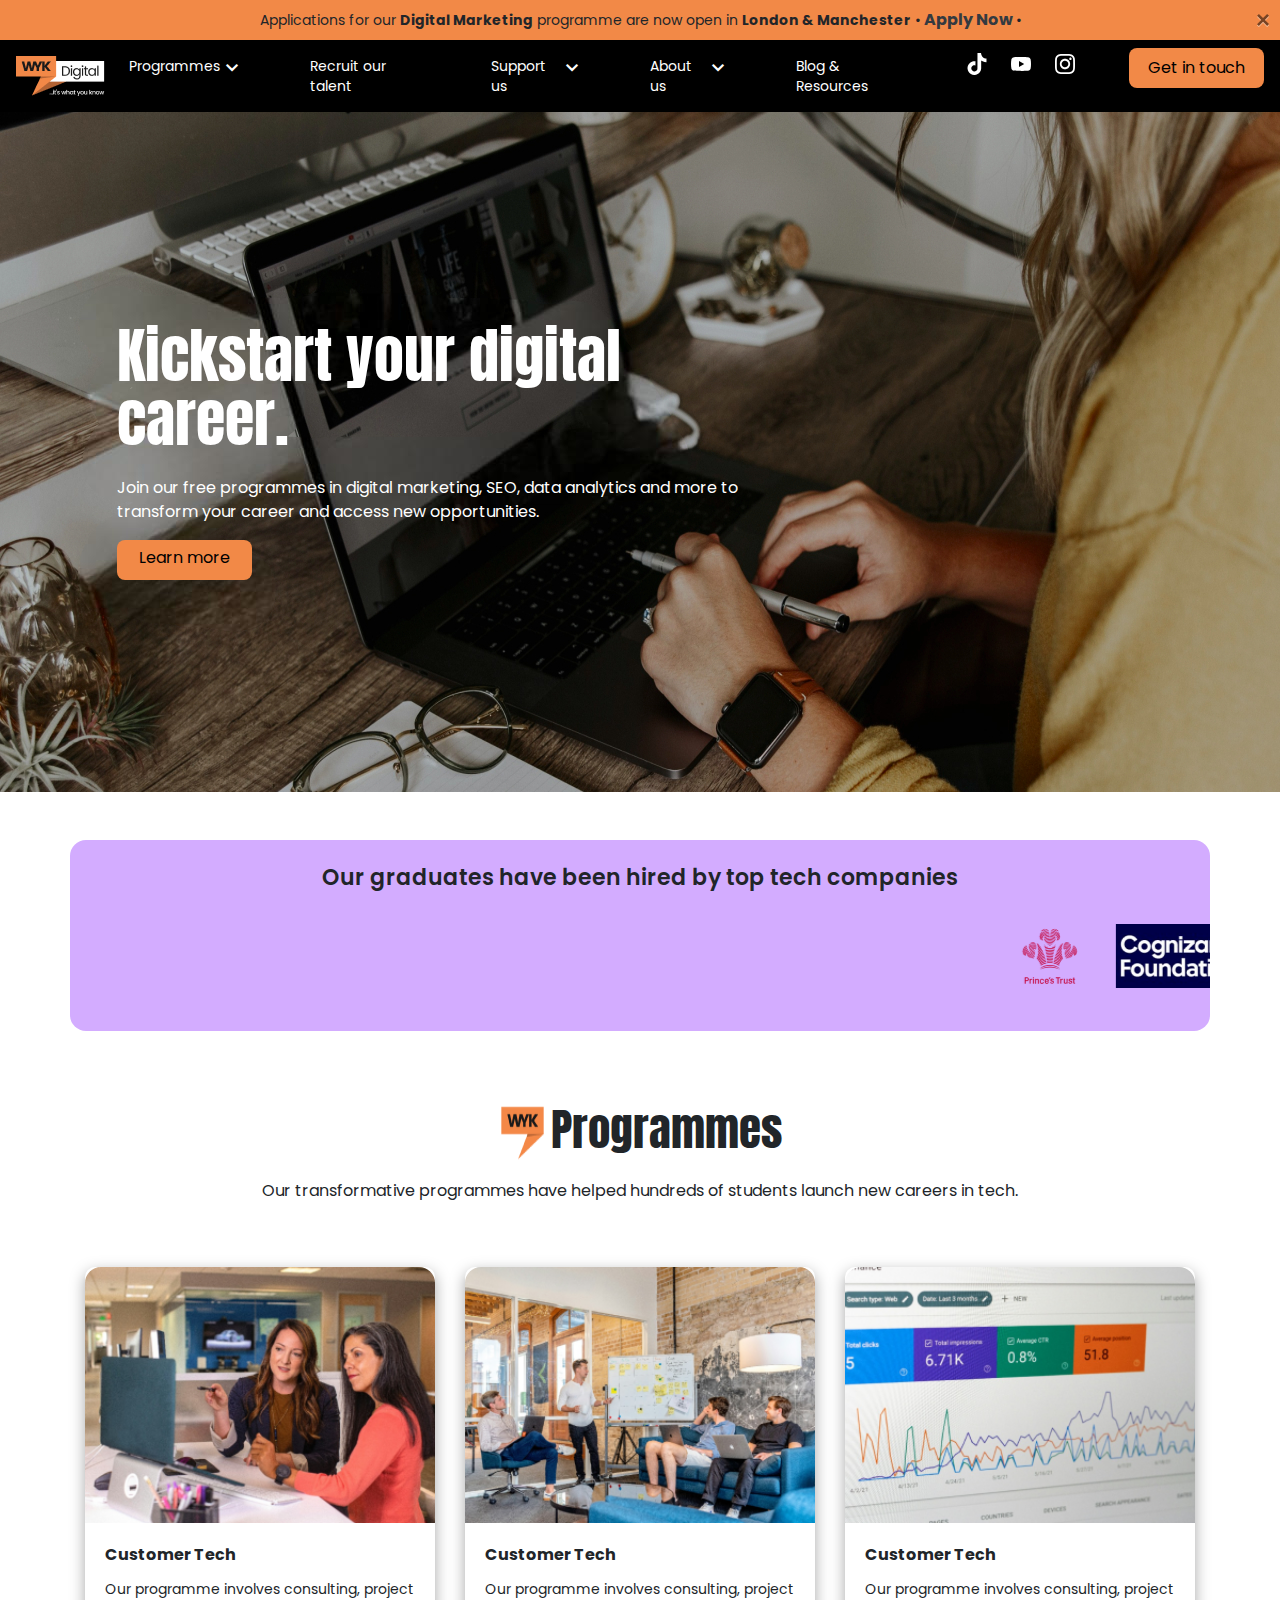
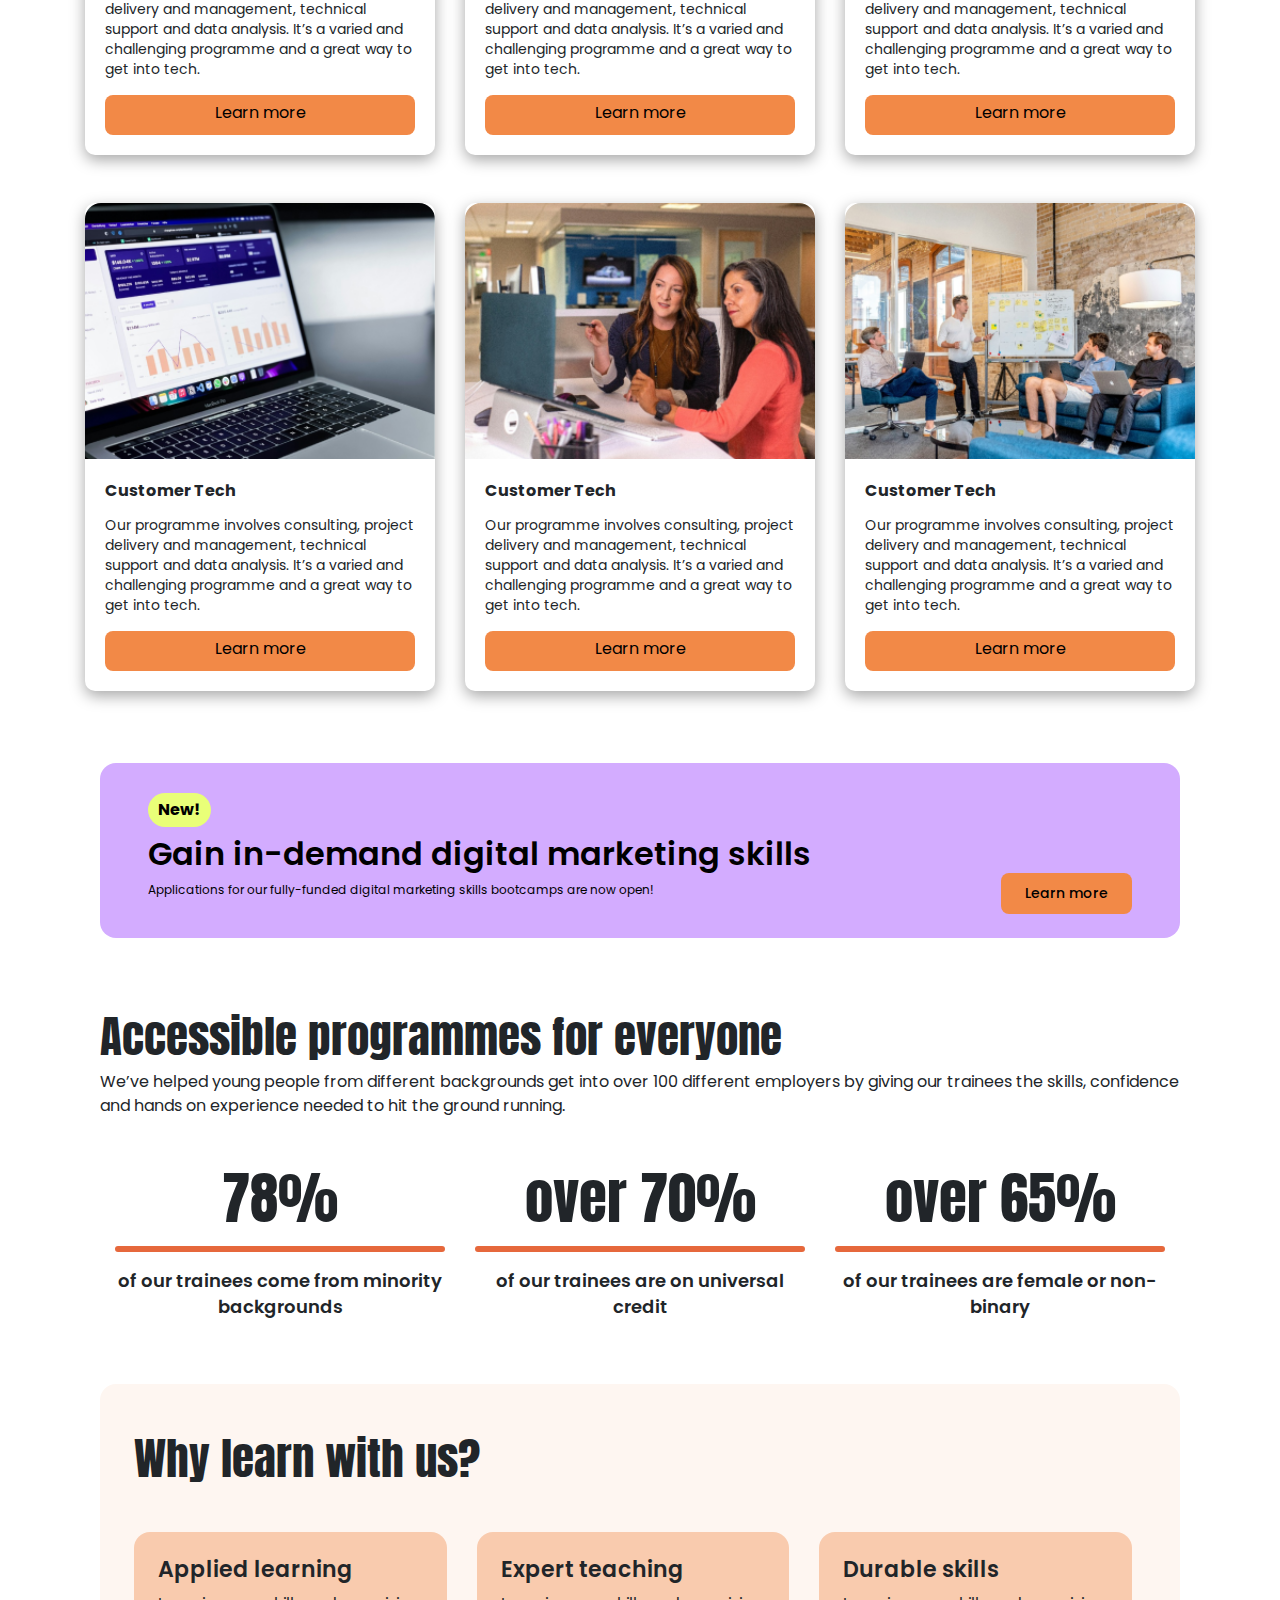
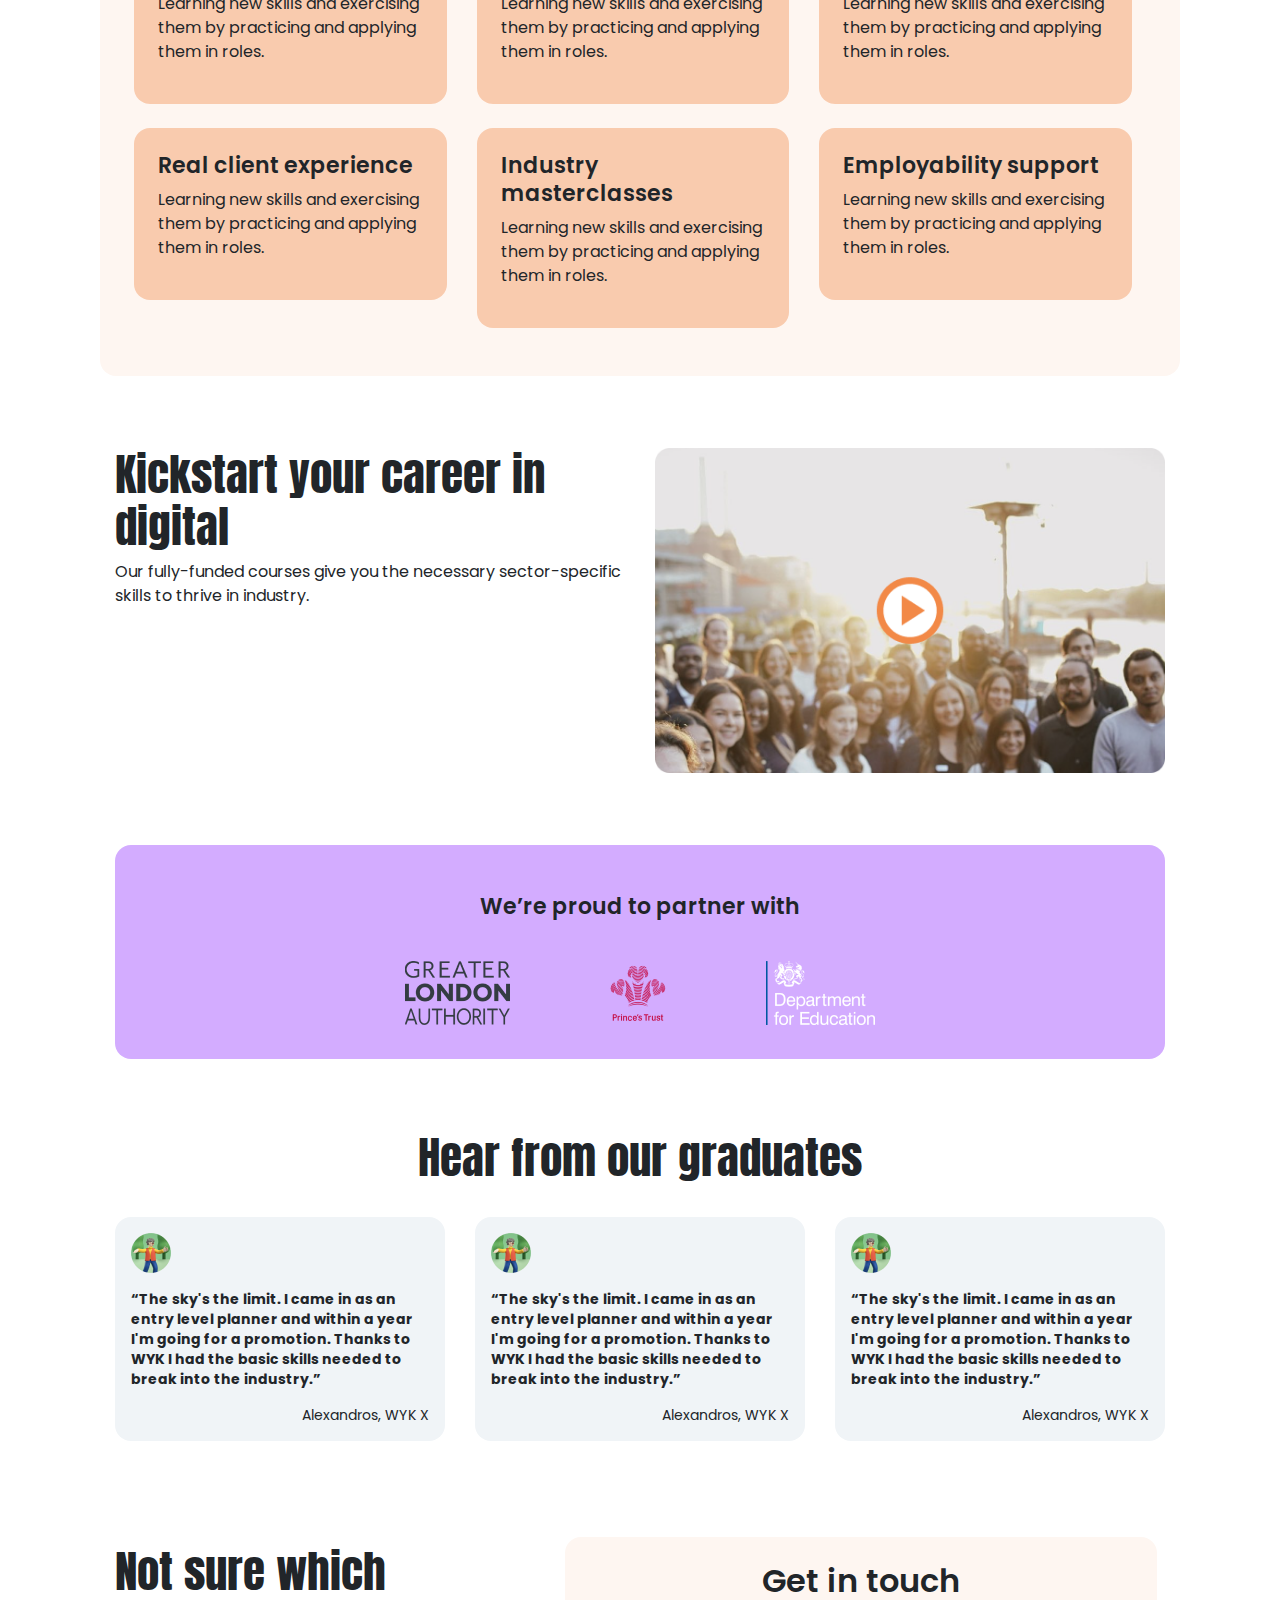
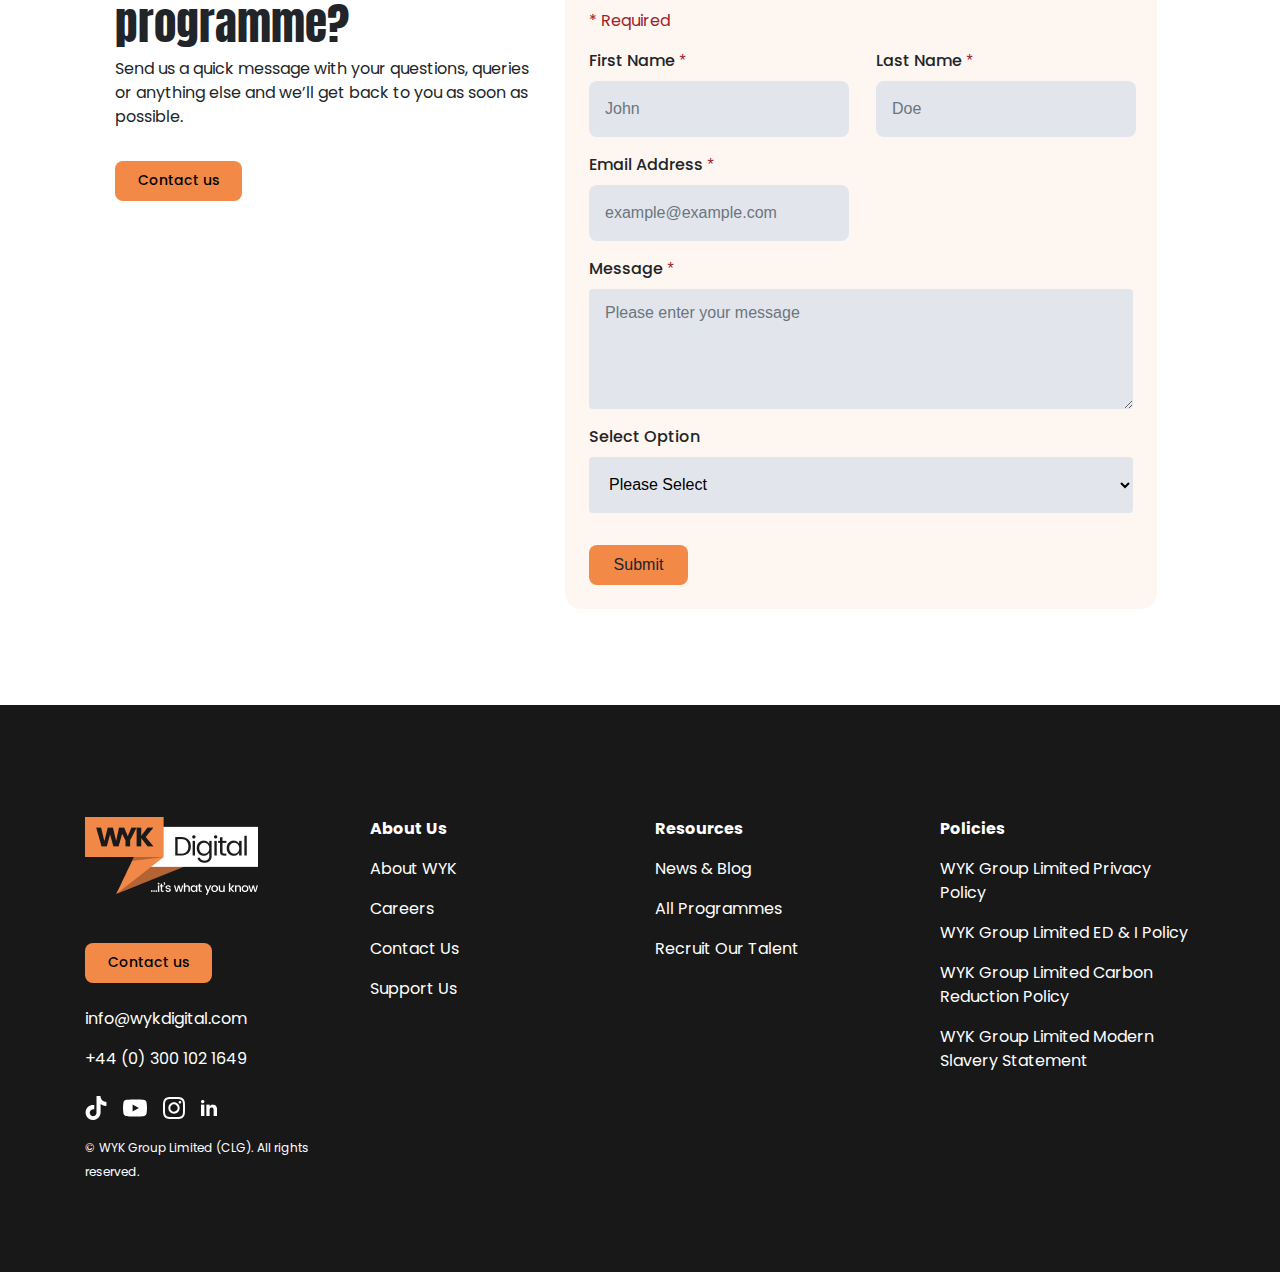
==== commit 7a306dc9: "add  hover" ====
--- a/index.html
+++ b/index.html
@@ -541,16 +541,18 @@
                     </div>
                     <div class="d-flex mt-4">
                         <div class="mr-3">
-                            <img src="images/Vector.svg" alt="TikTok">
+                           <a href=""><img src="images/Vector.svg" alt="TikTok"></a> 
                         </div>
                         <div class="mr-3">
-                            <img src="images/Vector (1).svg" alt="YouTube">
+                          <a href=""> <img src="images/Vector (1).svg" alt="YouTube"></a> 
                         </div>
                         <div class="mr-3">
-                            <img src="images/Vector (2).svg" alt="Instagram">
+                          <a href="">  <img src="images/Vector (2).svg" alt="Instagram"></a>
+                          
                         </div>
                         <div class="mr-3">
-                          <img src="images/linkdin-logo.png" alt="Instagram">
+                          <a href=""> <img src="images/linkdin-logo.png" alt="Instagram"></a>
+                         
                       </div>
                     </div>
                     <p class="mt-3 all all-right ">© WYK Group Limited (CLG). All rights reserved.</p>
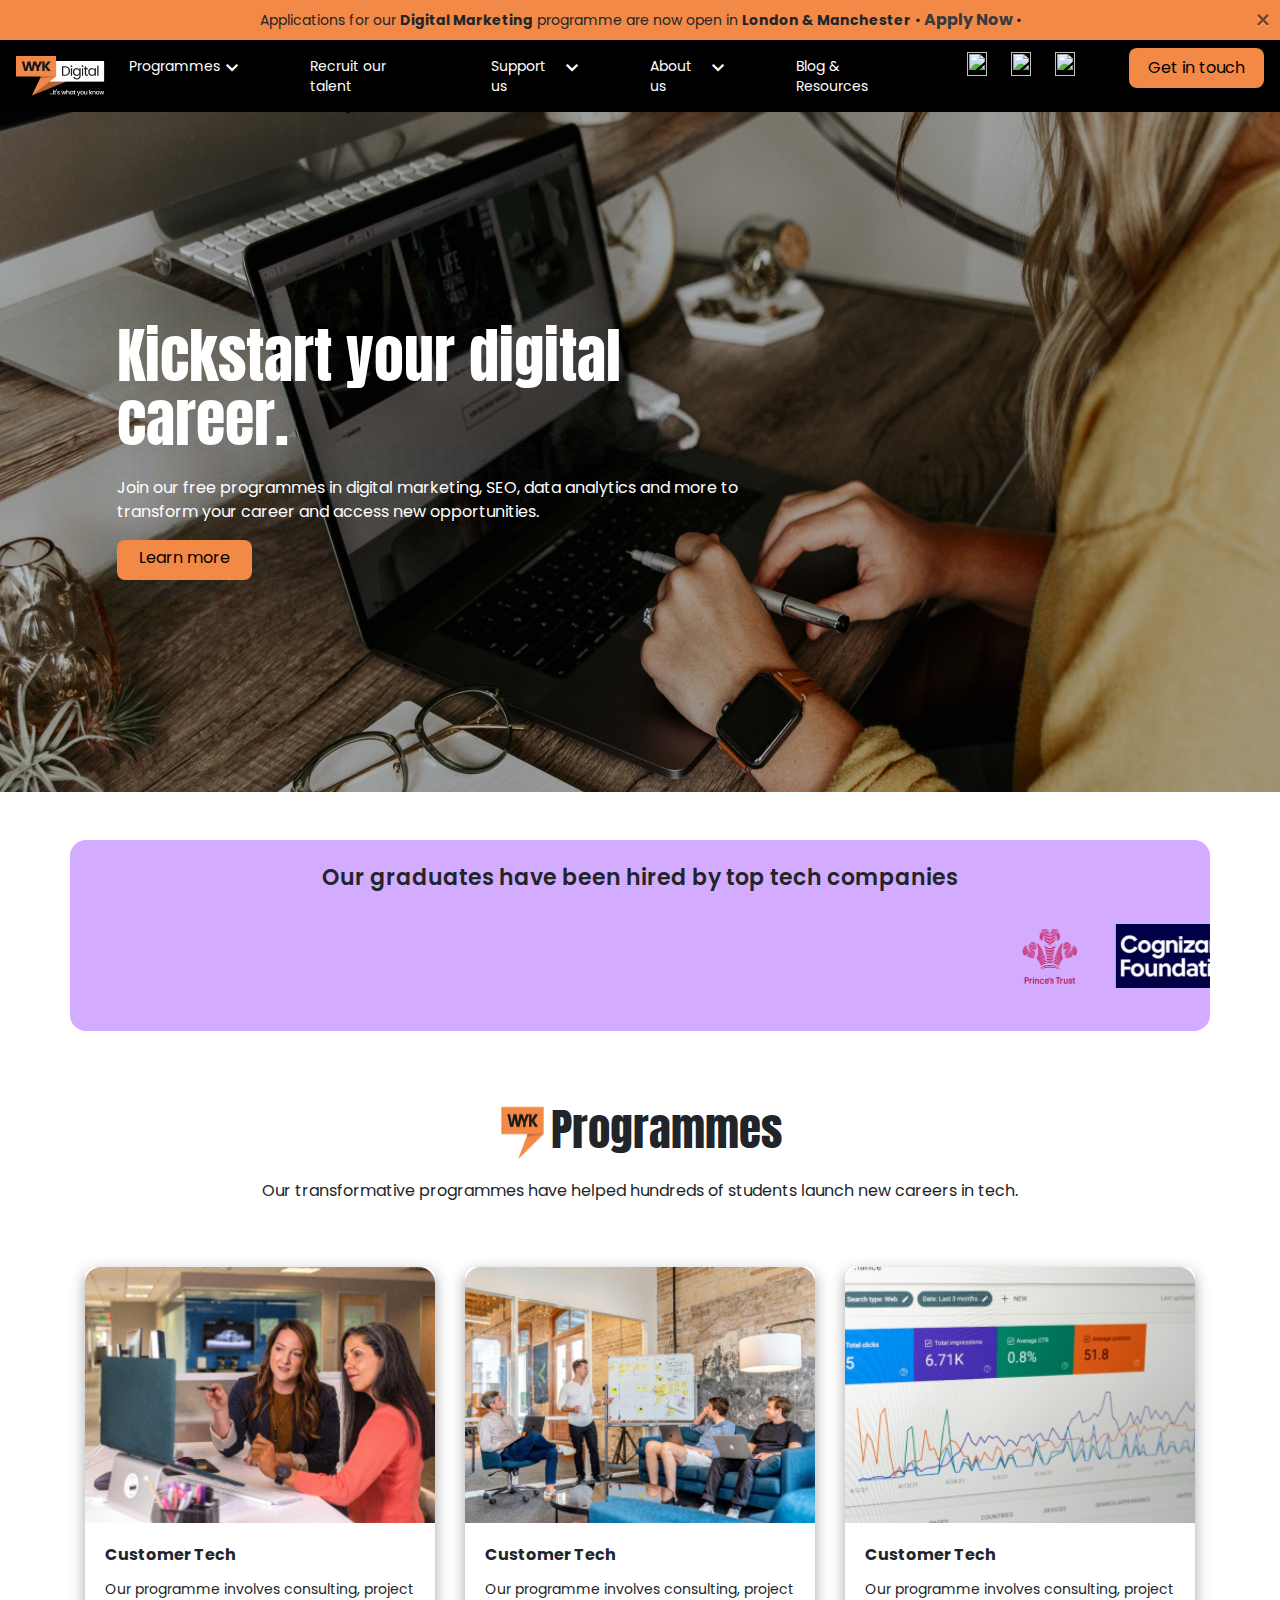
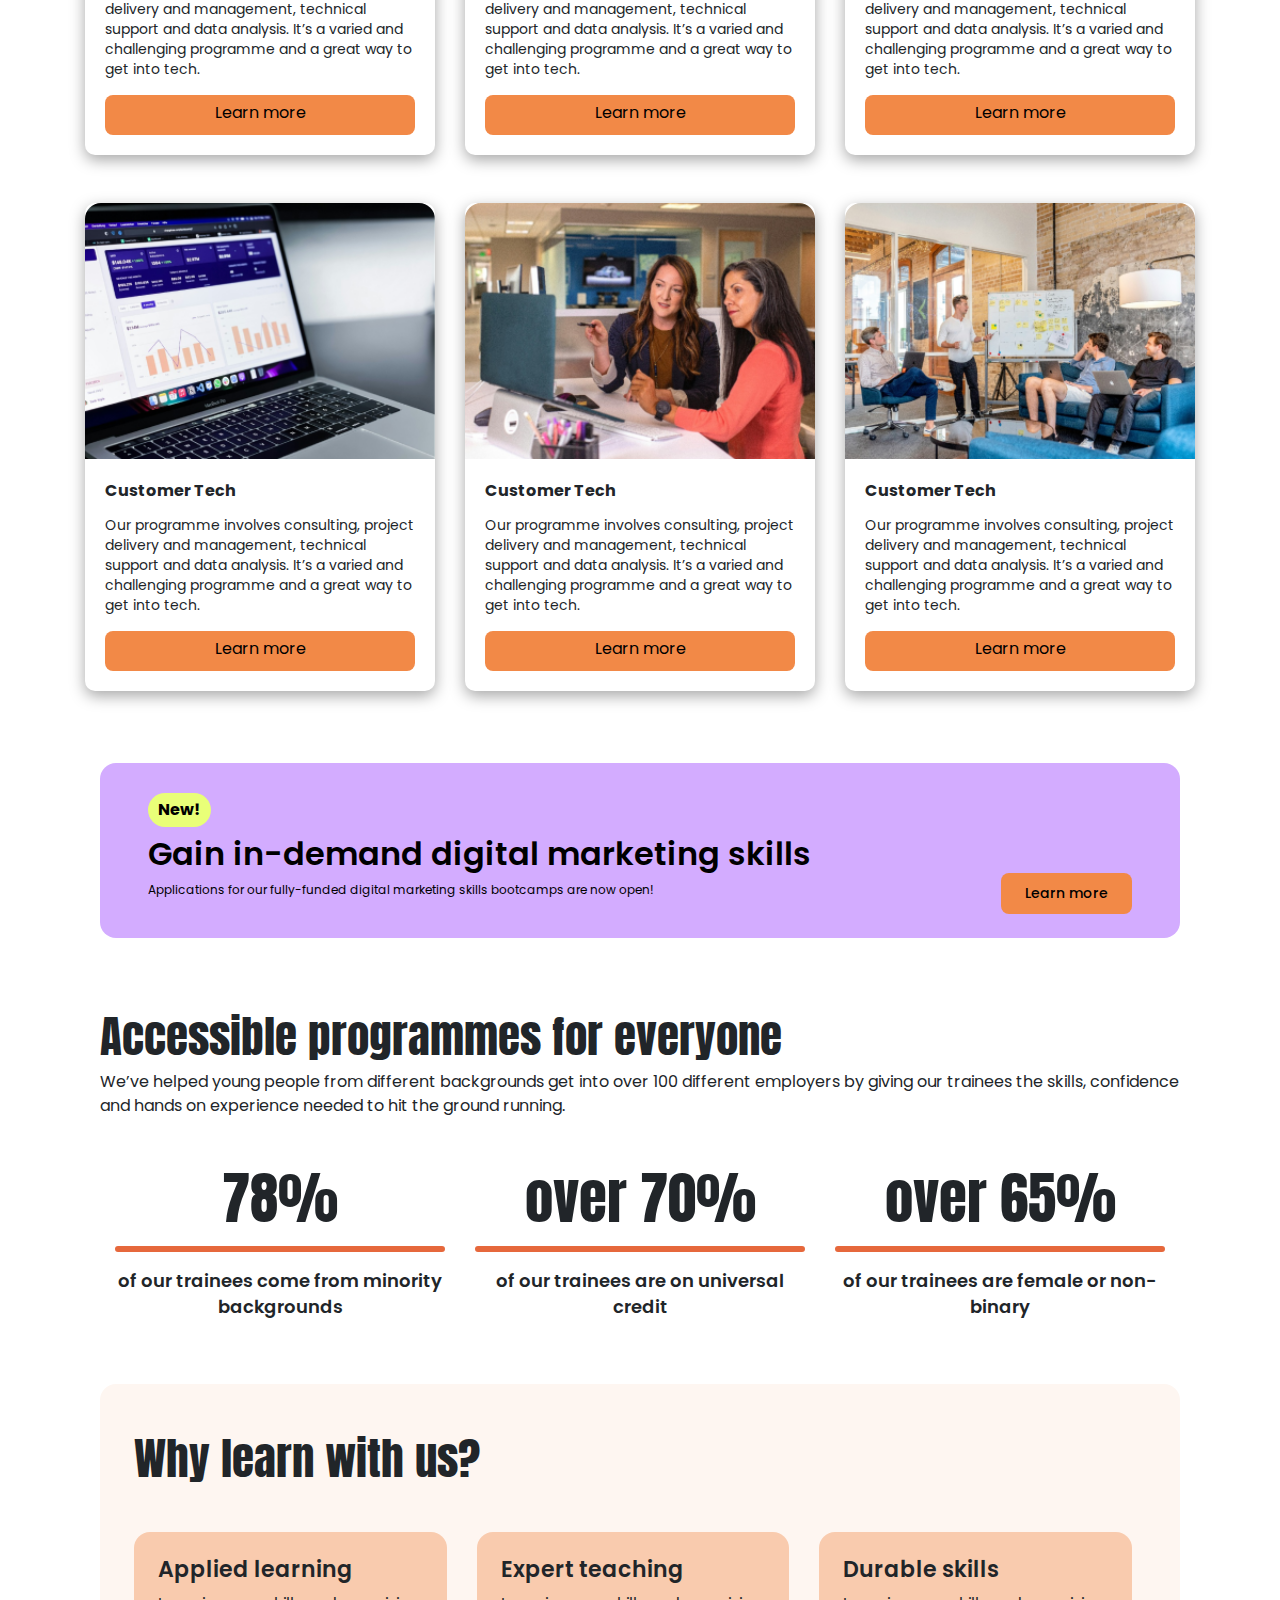
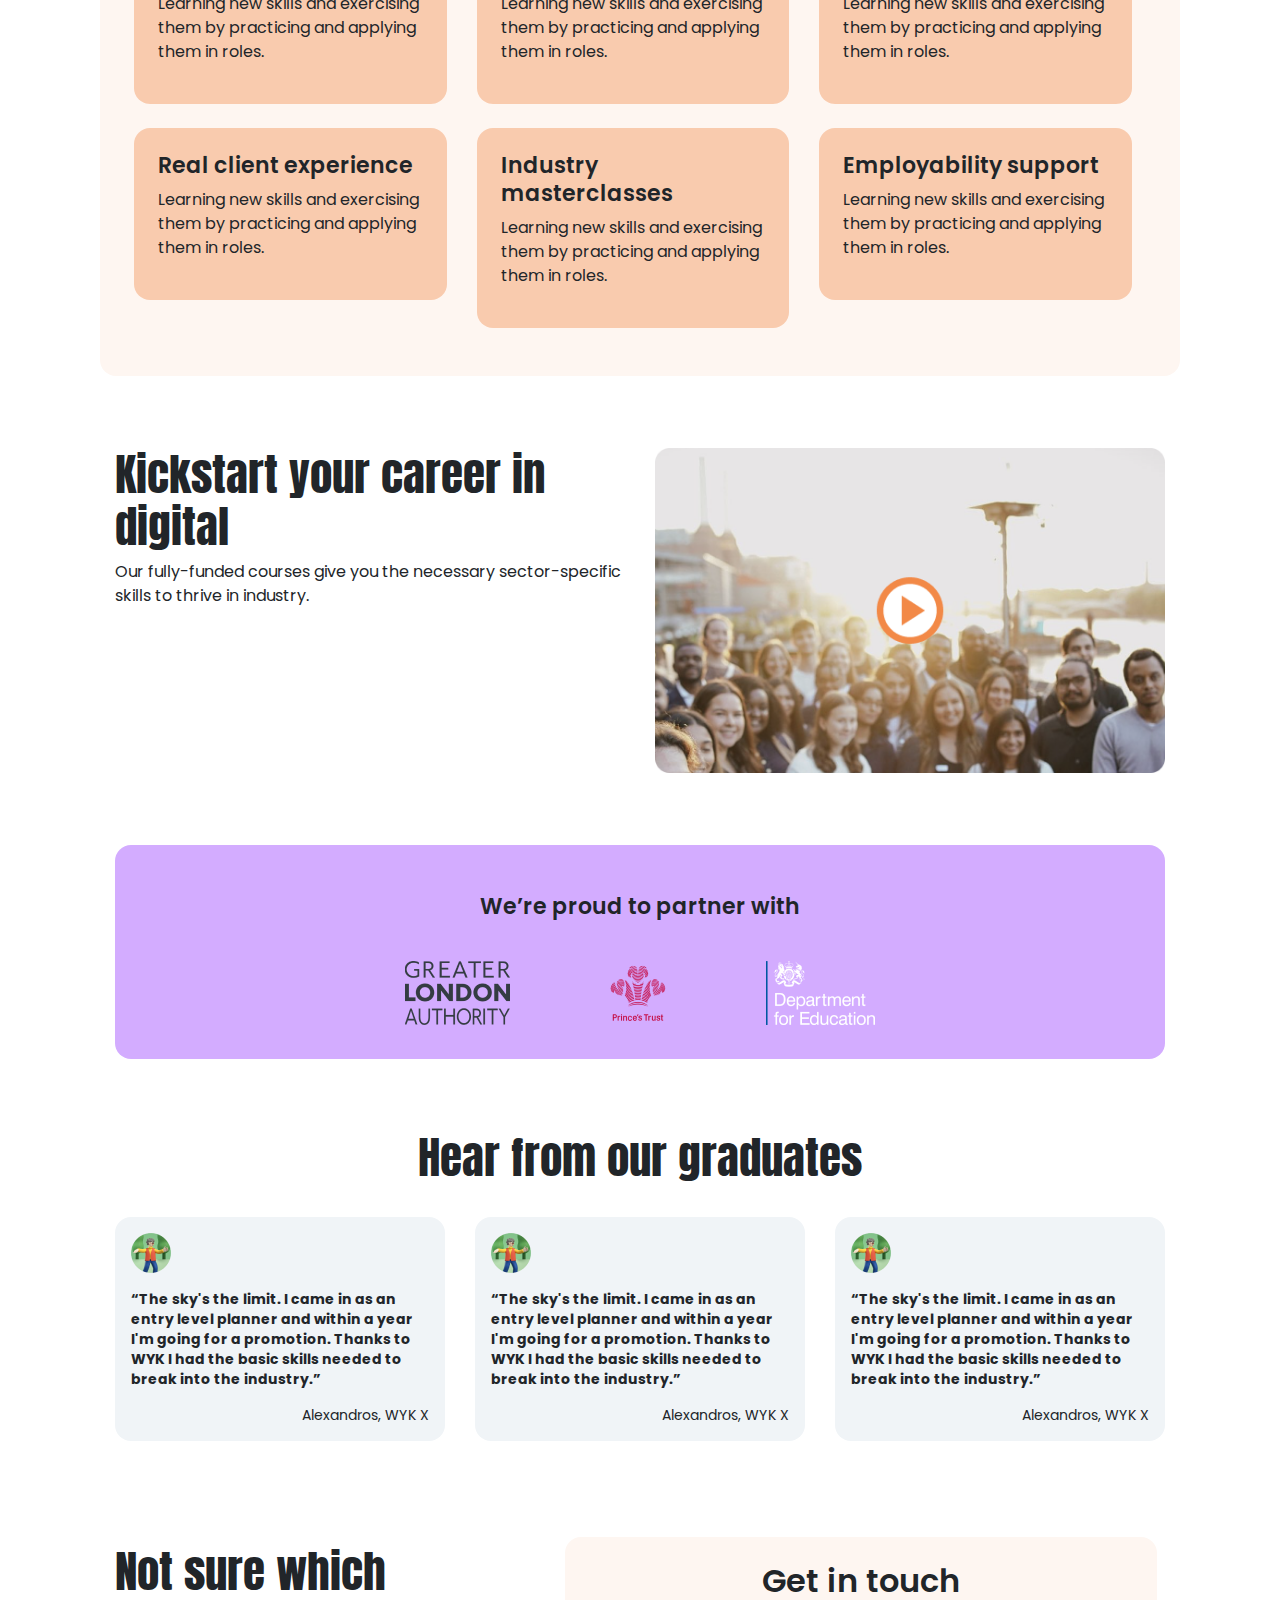
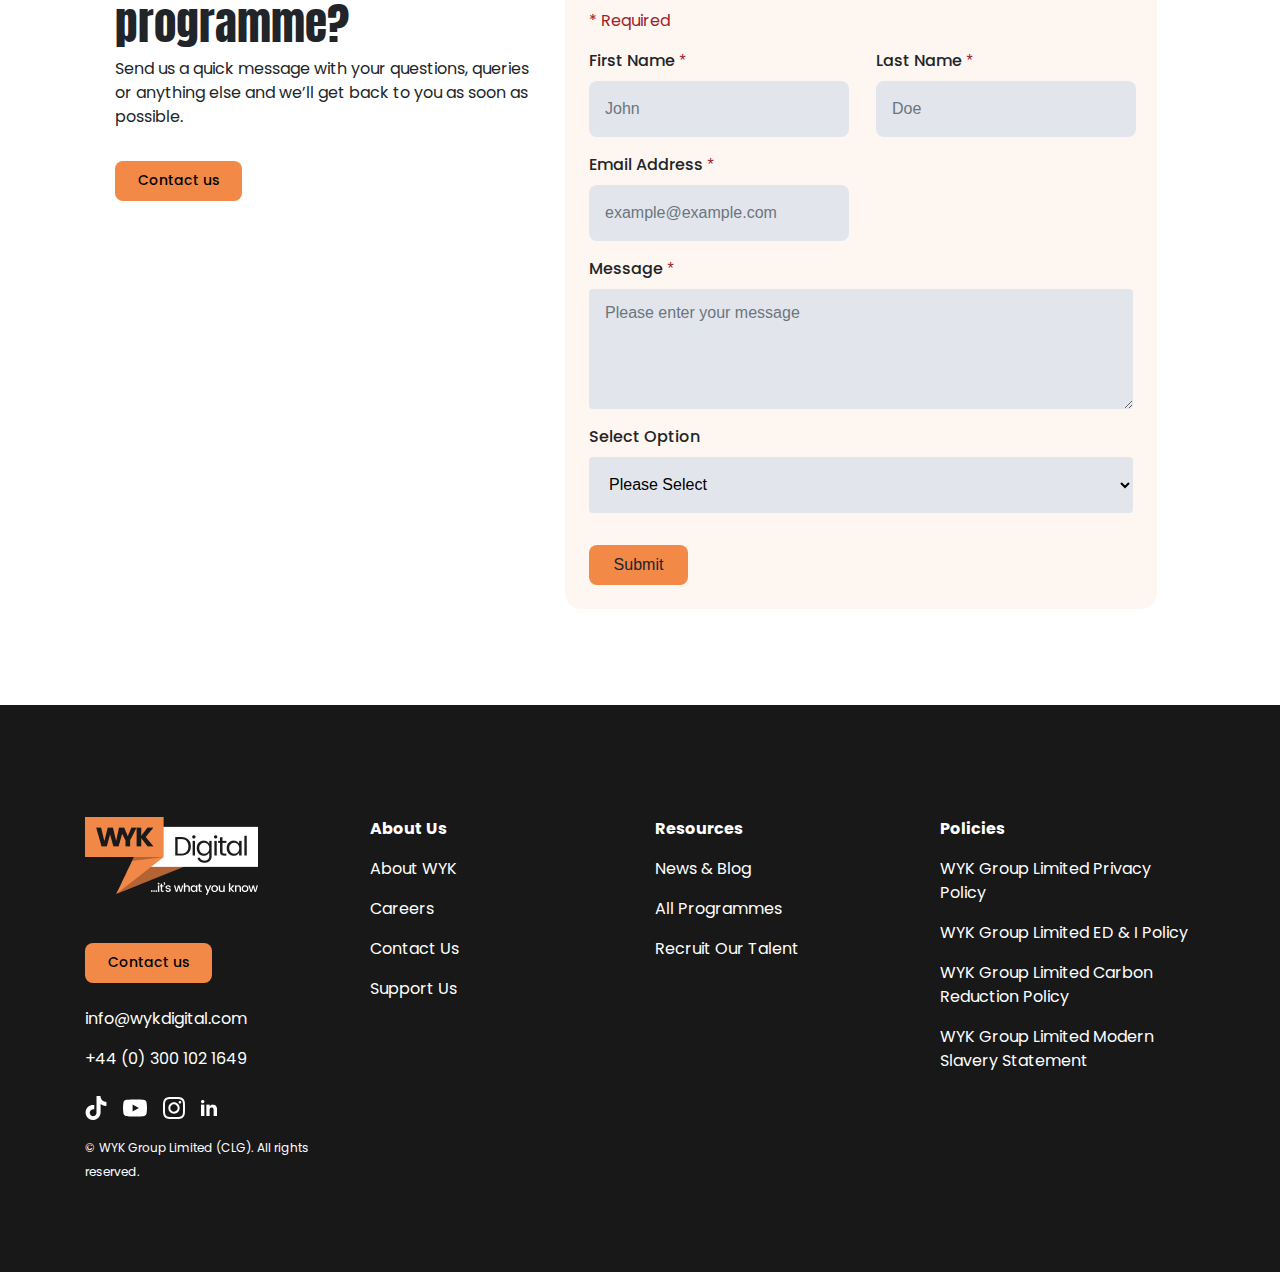
==== commit 21884edd: "add images name" ====
--- a/index.html
+++ b/index.html
@@ -62,7 +62,7 @@
                     </a>
                     
                     <div
-                        class="dropdown-menu "
+                           class="dropdown-menu "
                         aria-labelledby="programmesDropdown"
                     >
                         <a class="dropdown-item" href="#">Performance Marketing</a>
@@ -132,13 +132,13 @@
                 </li>
                 <div class="d-flex mt-1 icons">
                     <div class="icon tiktok">
-                        <img src="images/Vector.svg" alt="" />
+                        <img src="images/tiktok.svg" alt="" />
                     </div>
                     <div class="icon youtube">
-                        <img src="images/Vector (1).svg" alt="" />
+                        <img src="images/youtube.svg (1).svg" alt="" />
                     </div>
                     <div class="icon instagram">
-                        <img src="images/Vector (2).svg" alt="" />
+                        <img src="images/insta.svg" alt="" />
                     </div>
                 </div>
                 <div>
@@ -552,7 +552,7 @@
                         </div>
                         <div class="mr-3">
                           <a href=""> <img src="images/linkdin-logo.png" alt="Instagram"></a>
-                         
+                           
                       </div>
                     </div>
                     <p class="mt-3 all all-right ">© WYK Group Limited (CLG). All rights reserved.</p>
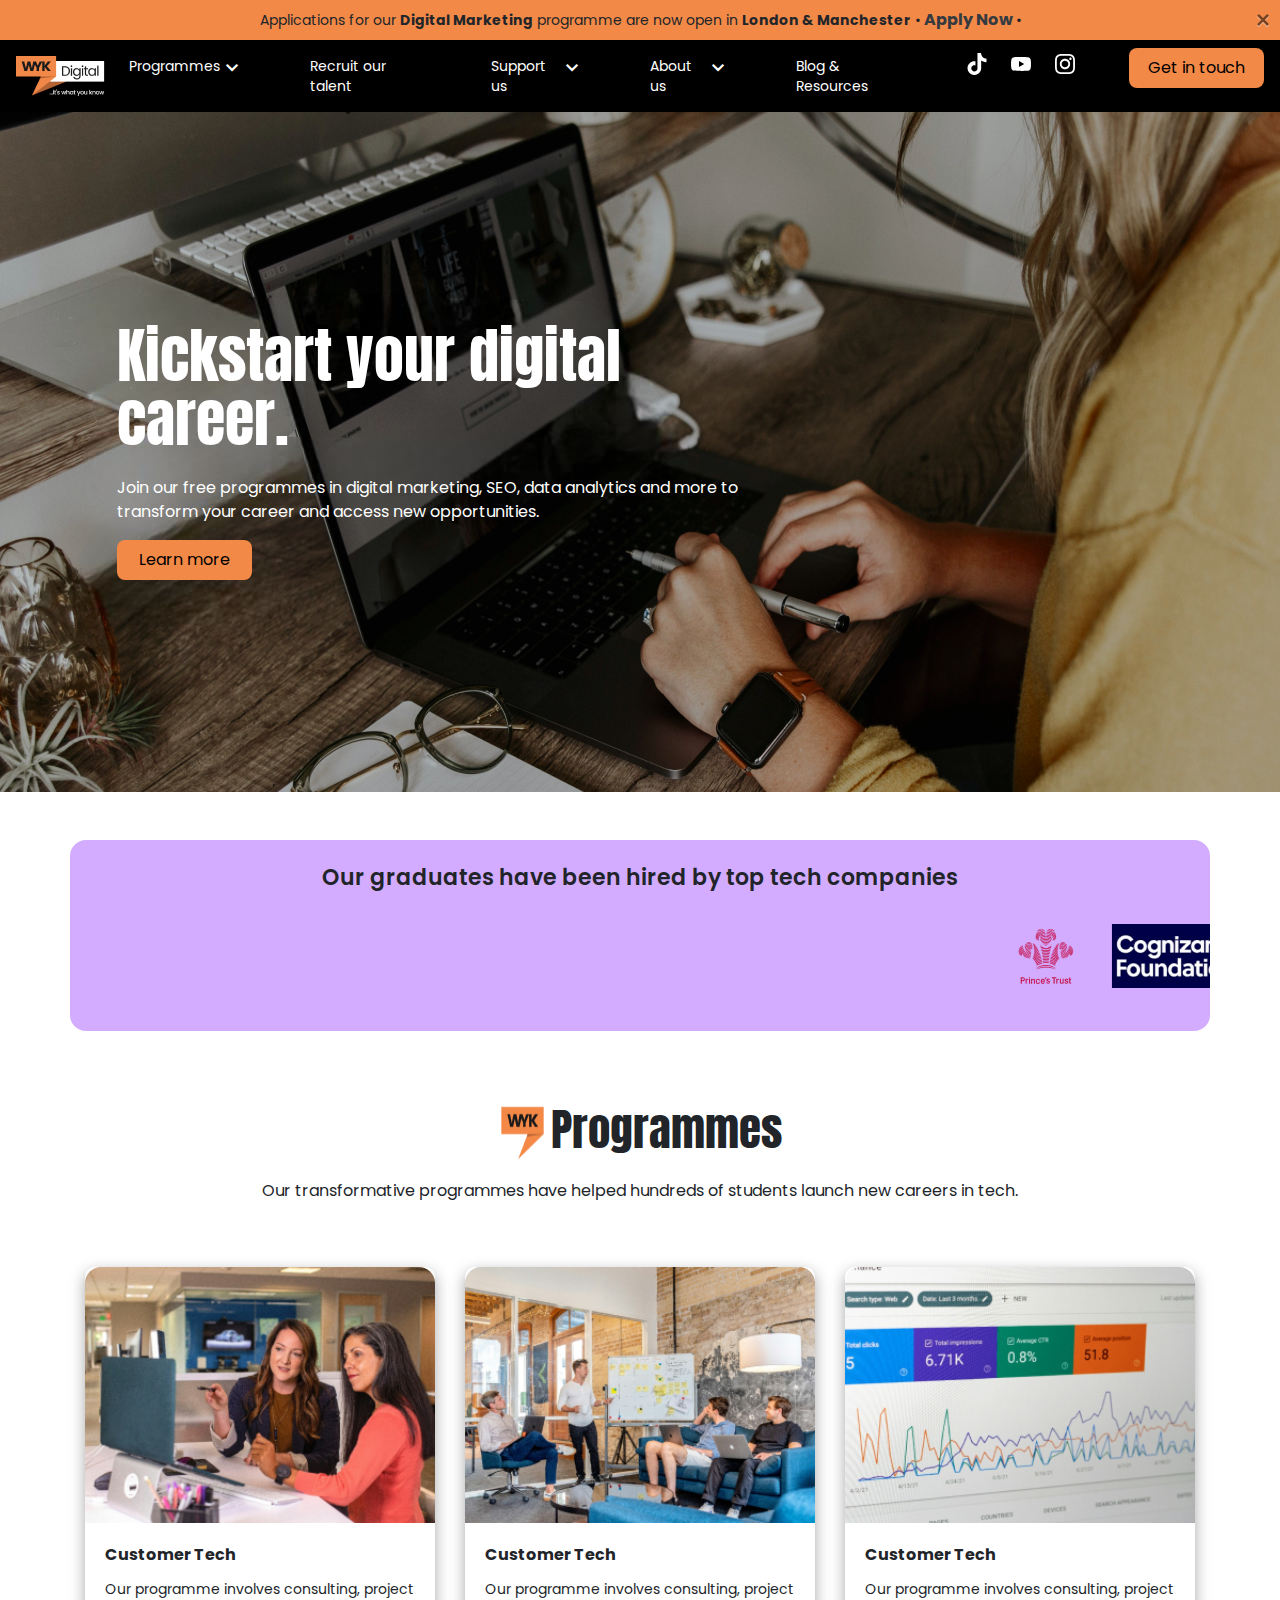
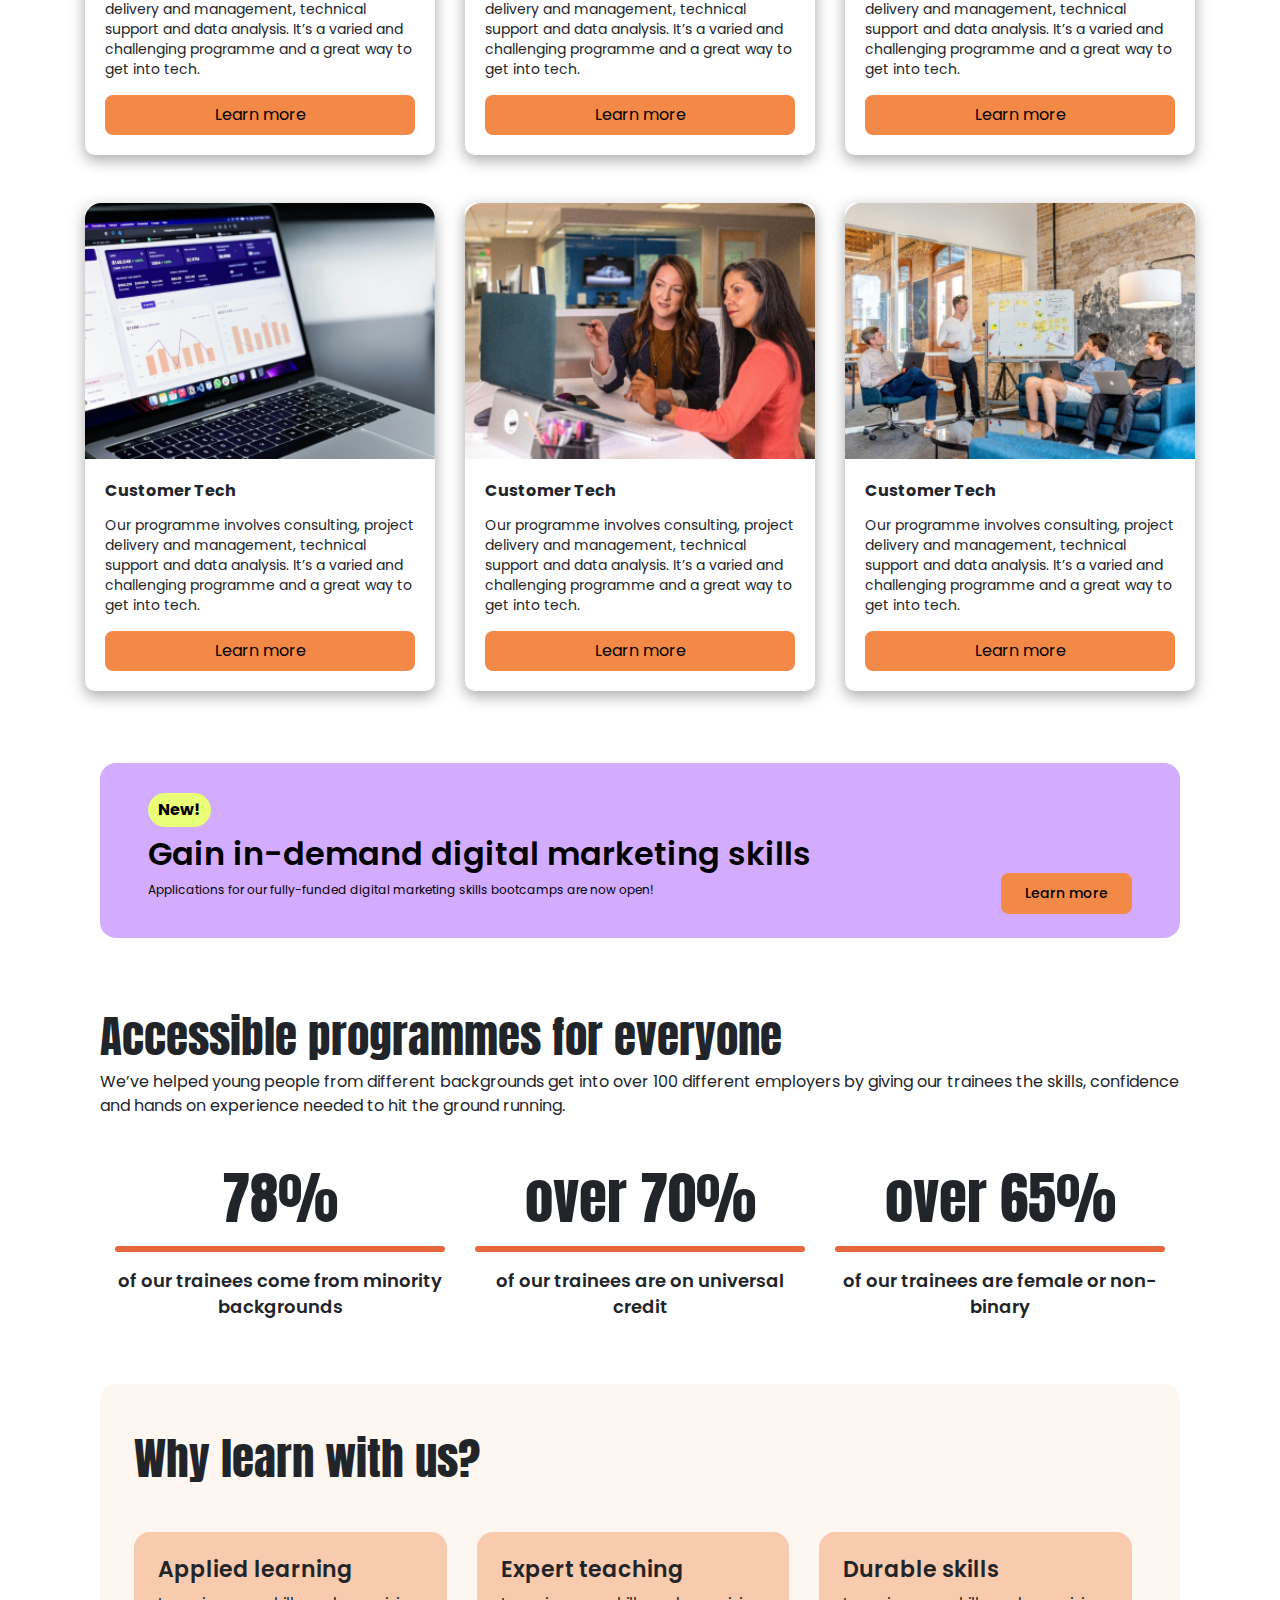
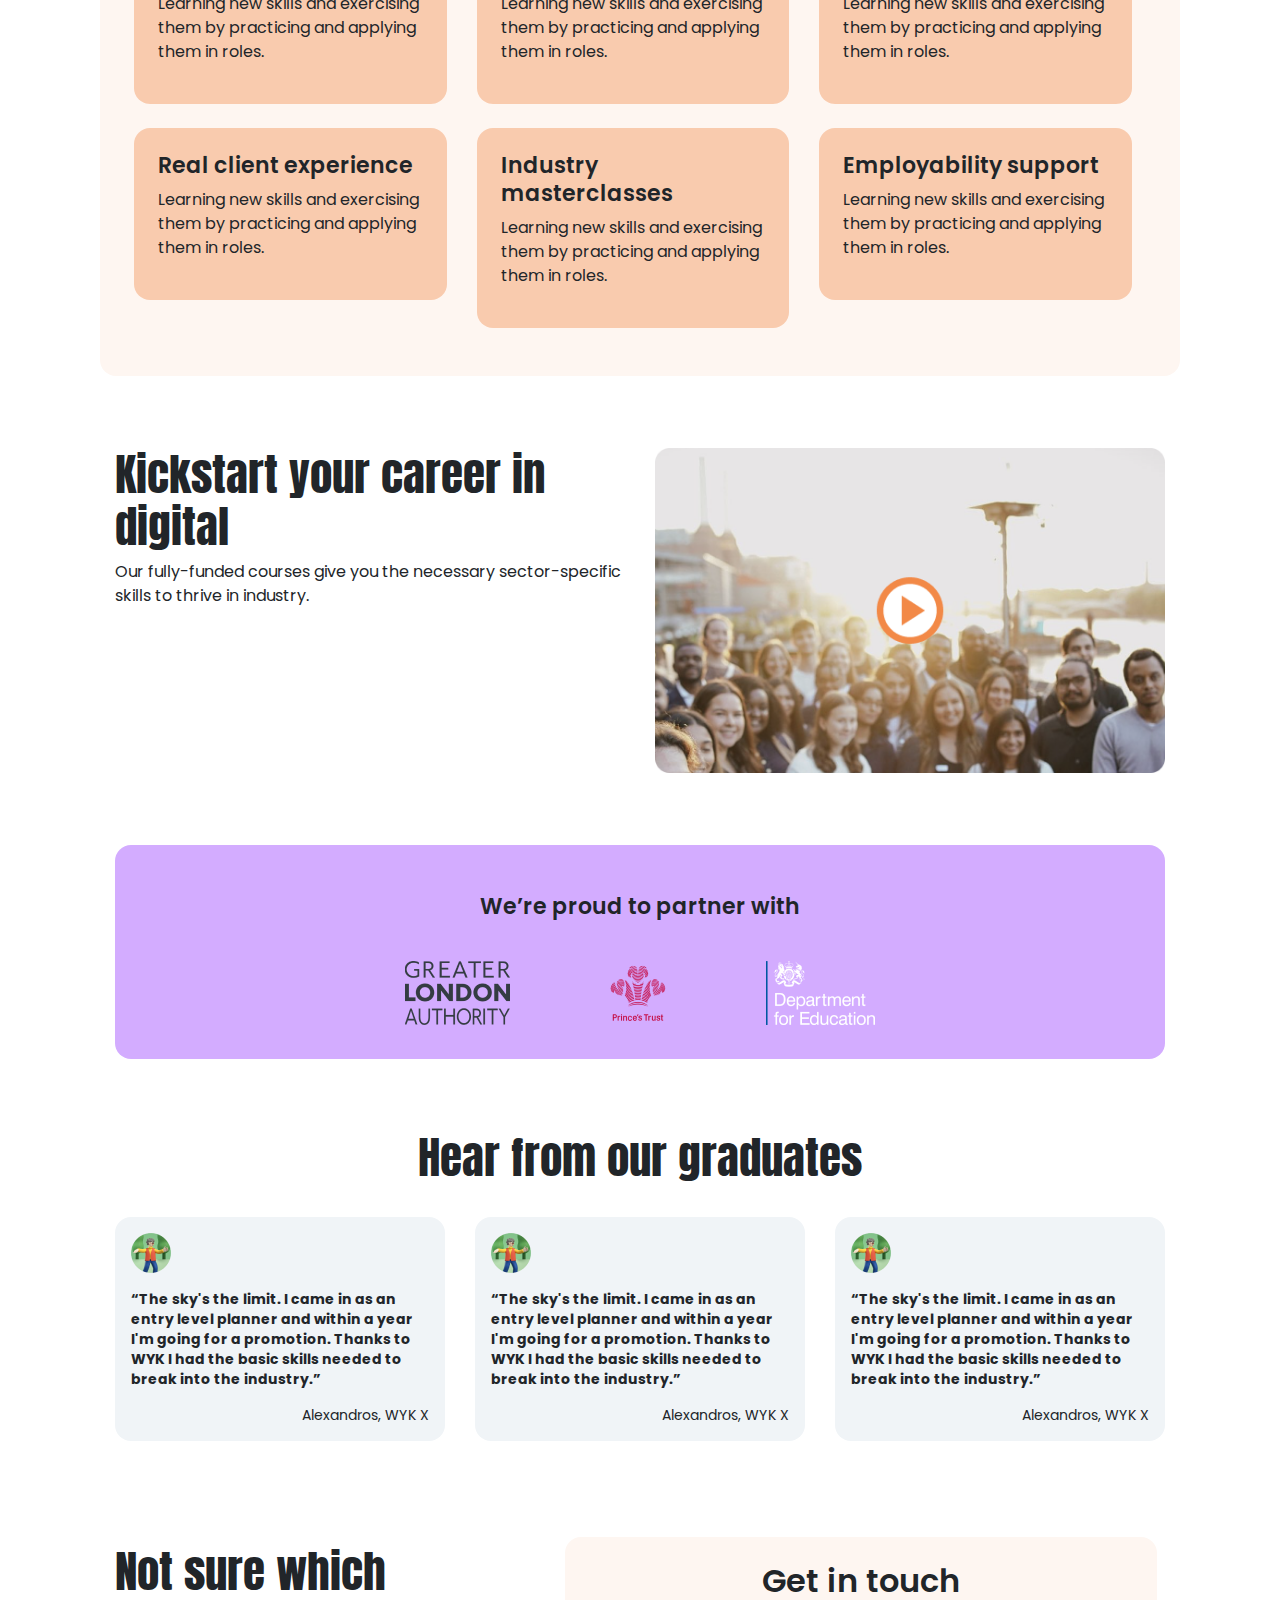
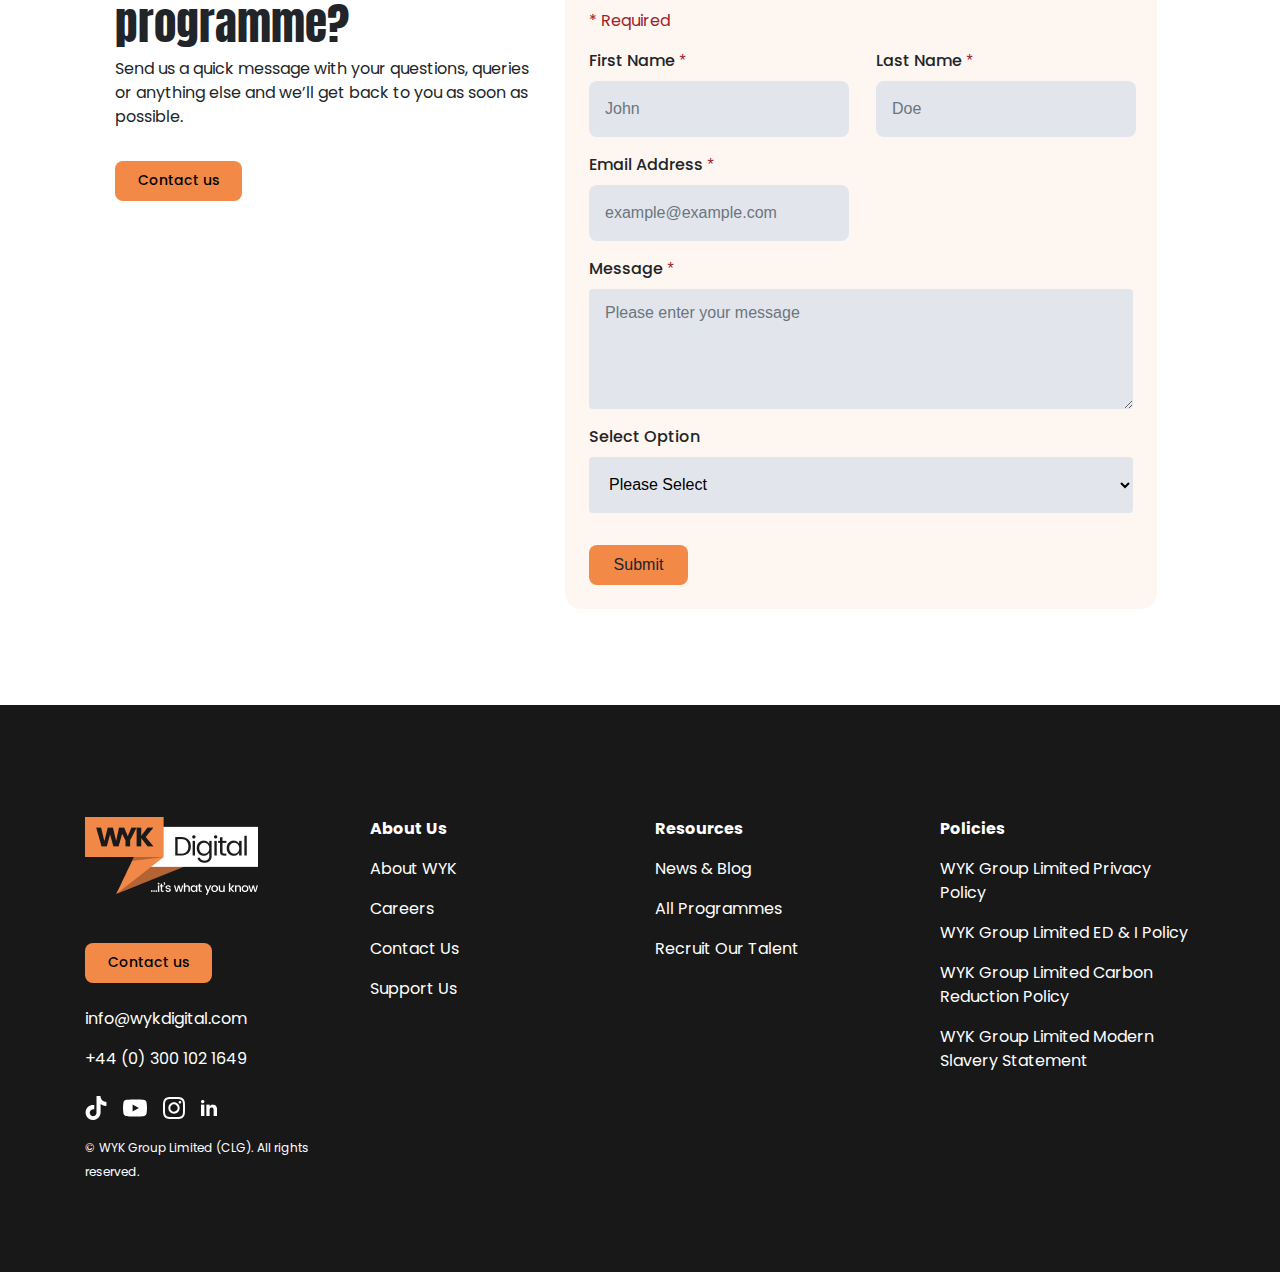
==== commit 3456b85b: "add images name" ====
--- a/index.html
+++ b/index.html
@@ -135,7 +135,7 @@
                         <img src="images/tiktok.svg" alt="" />
                     </div>
                     <div class="icon youtube">
-                        <img src="images/youtube.svg (1).svg" alt="" />
+                        <img src="images/youtube.svg" alt="" />
                     </div>
                     <div class="icon instagram">
                         <img src="images/insta.svg" alt="" />
--- a/style.css
+++ b/style.css
@@ -105,6 +105,9 @@
     border-radius: 8px;
     border: none;
     cursor: pointer;
+    display: flex;
+    justify-content: center;
+    align-items: center;
     color: #000;
     font-family: "Poppins", sans-serif;
 
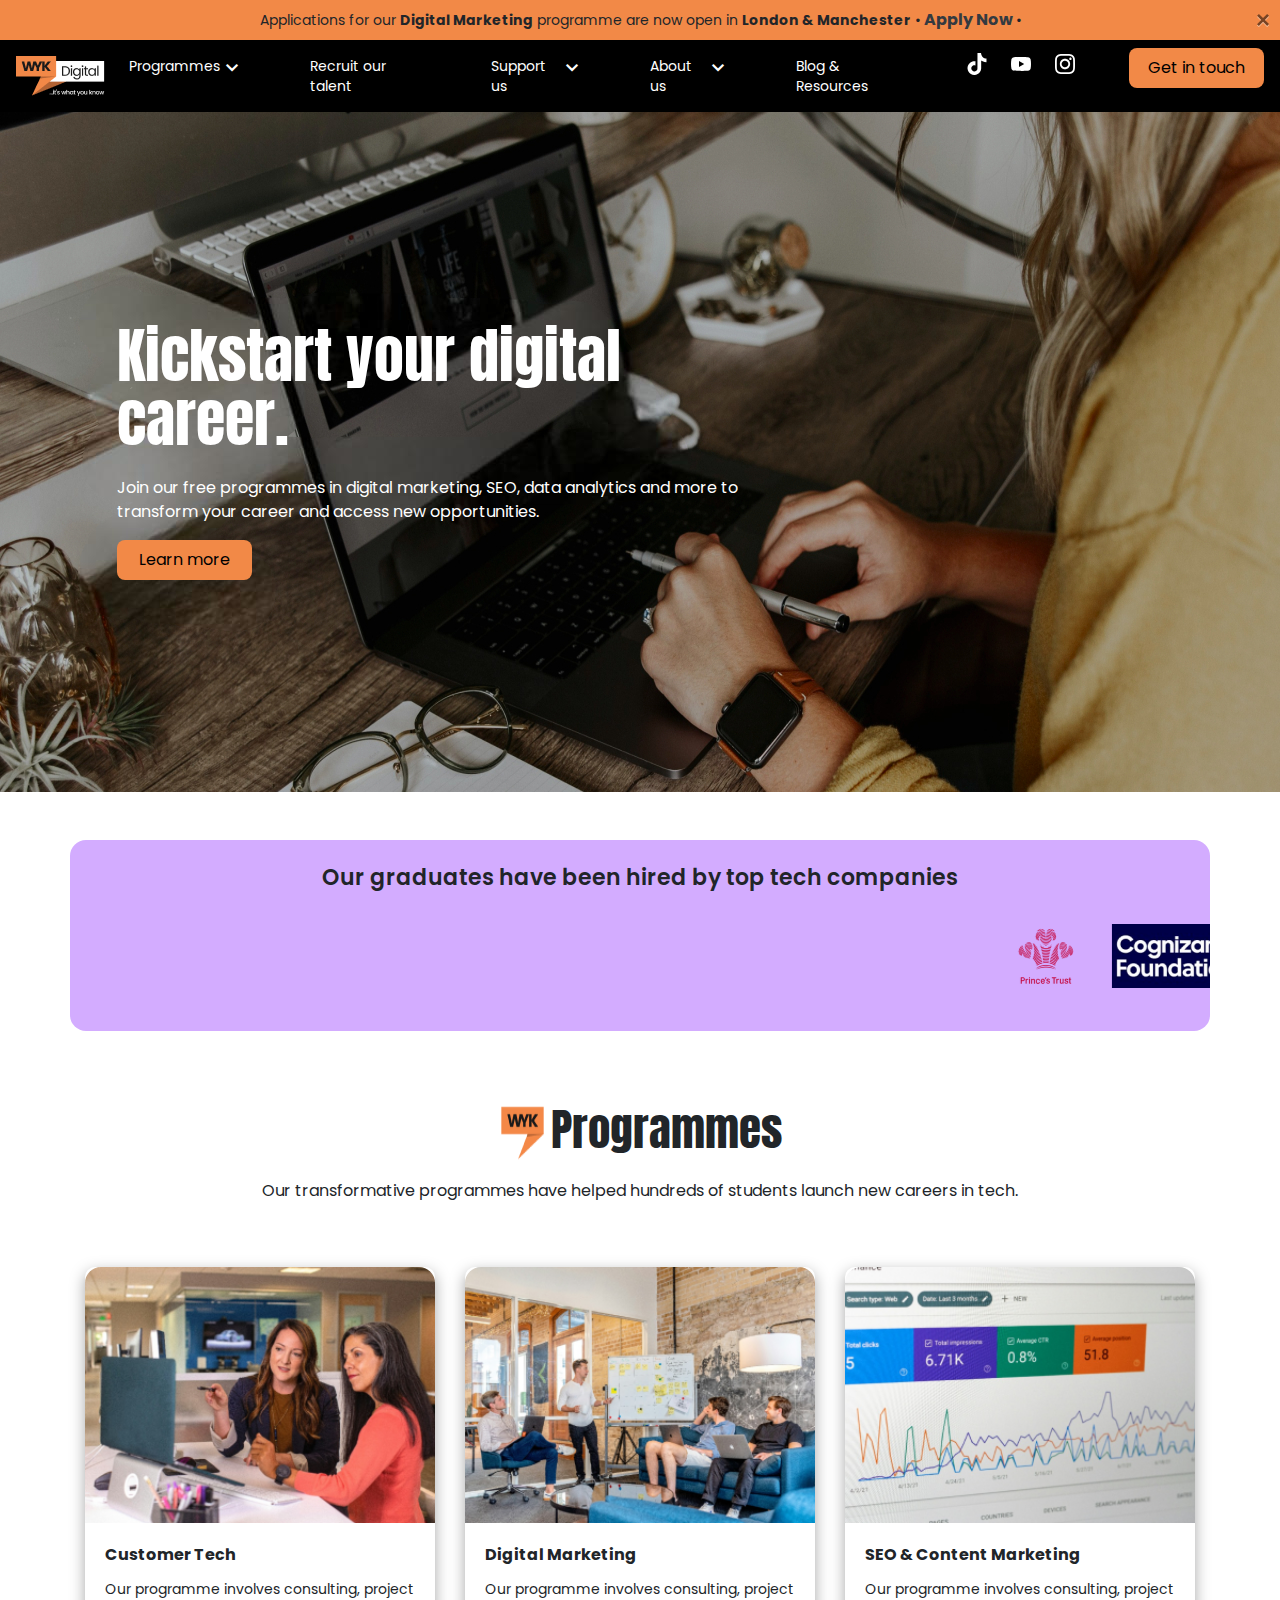
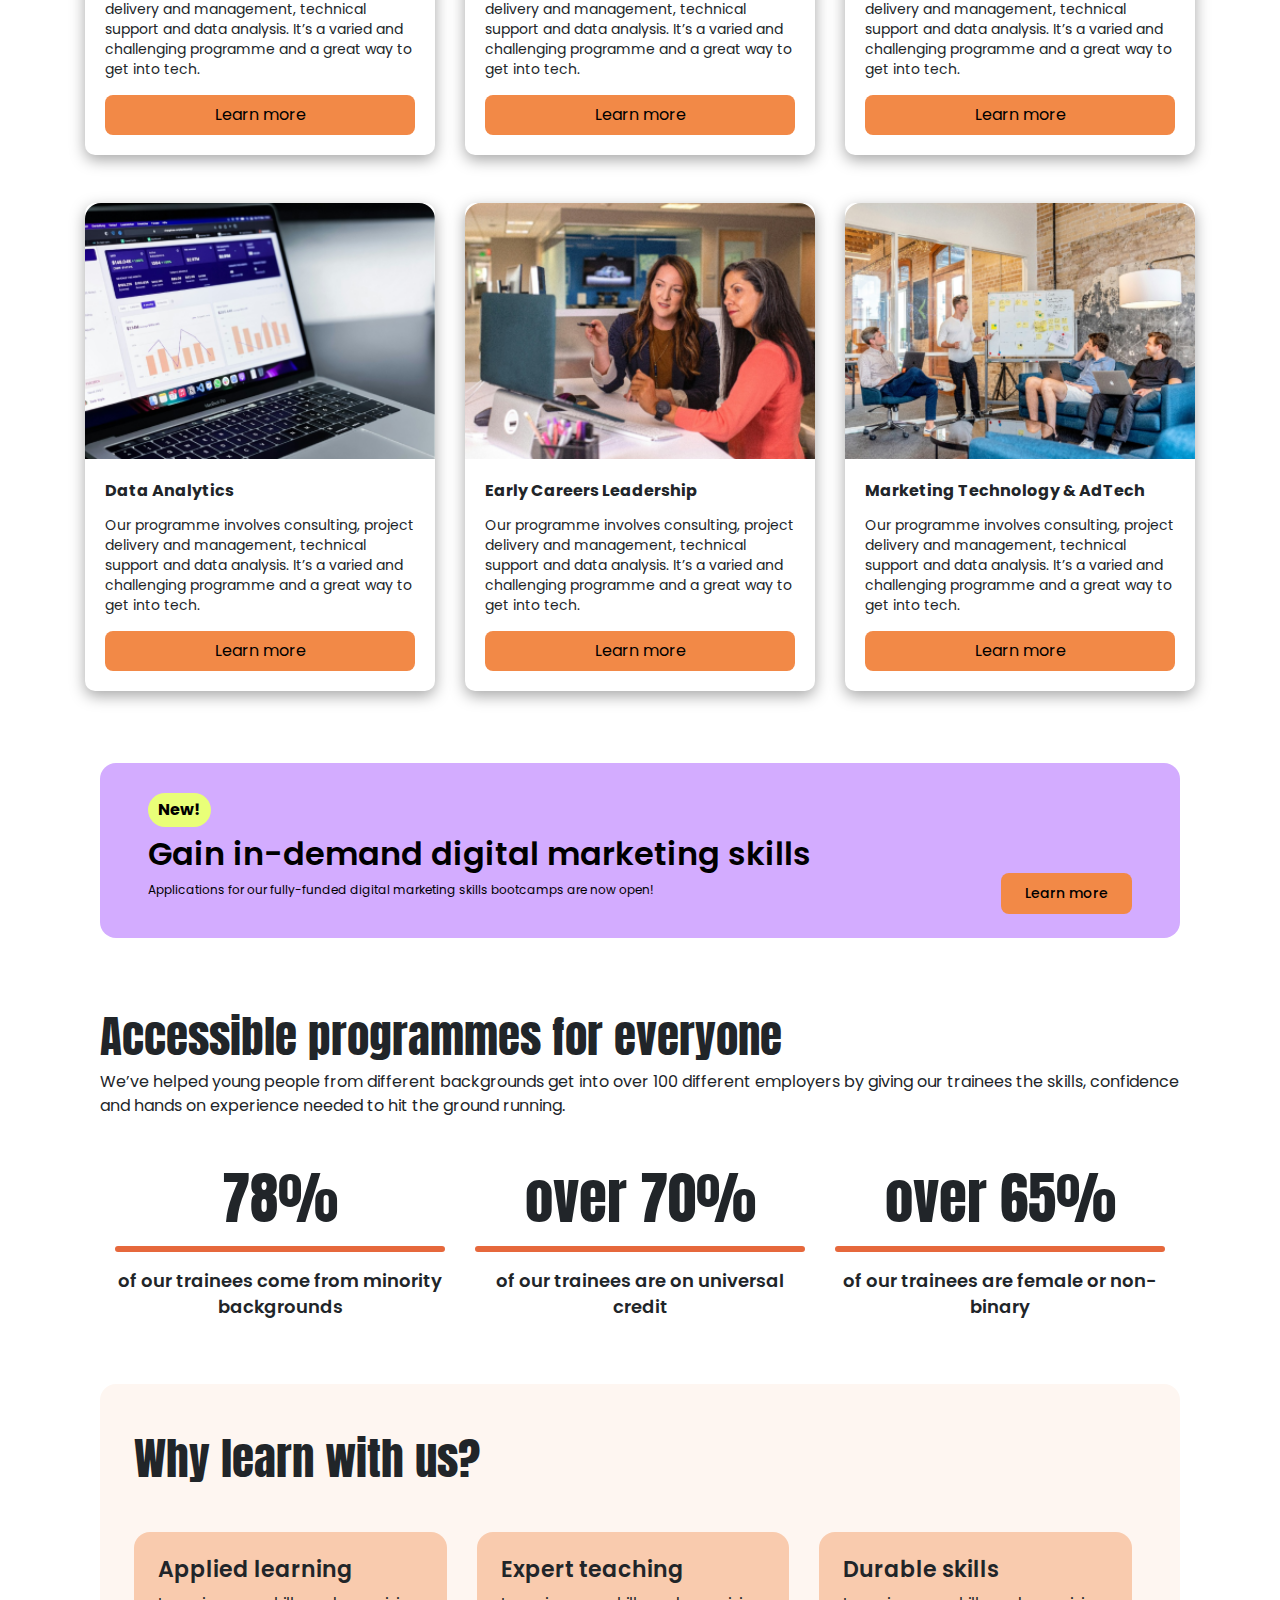
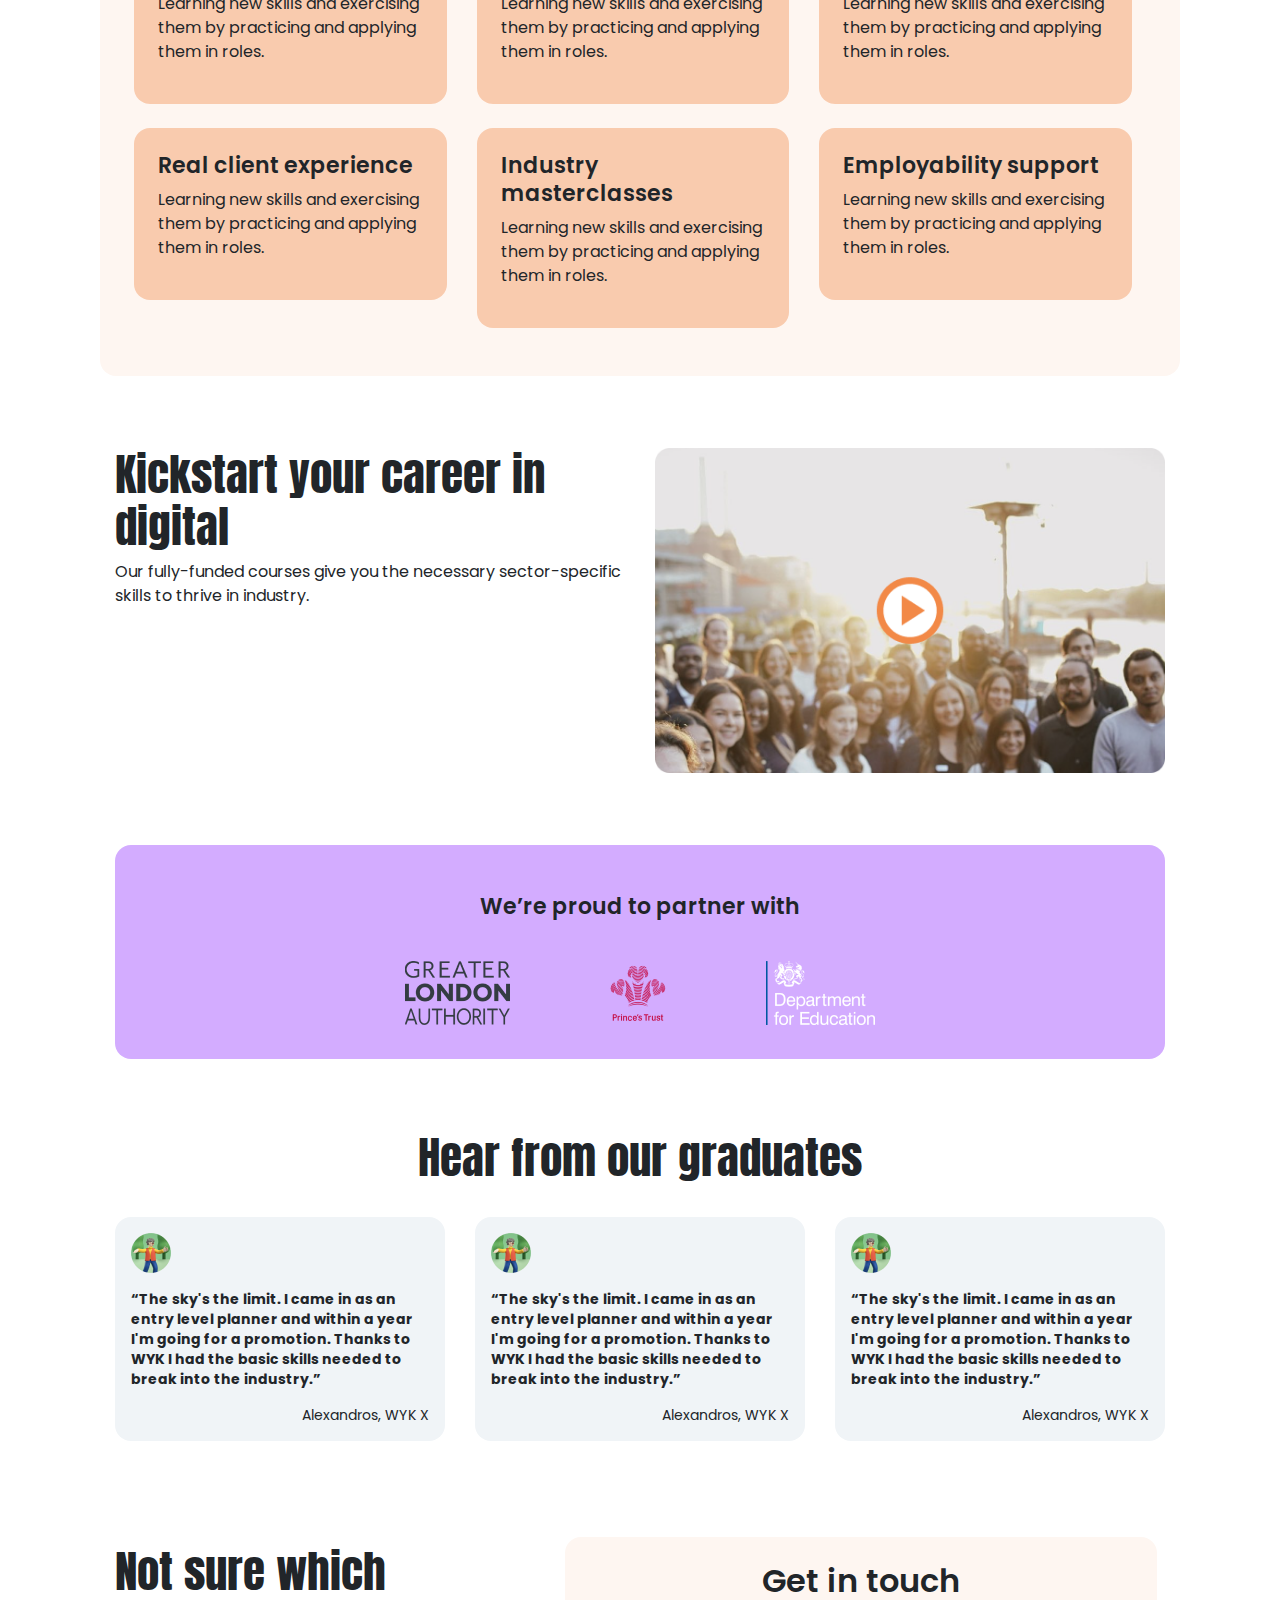
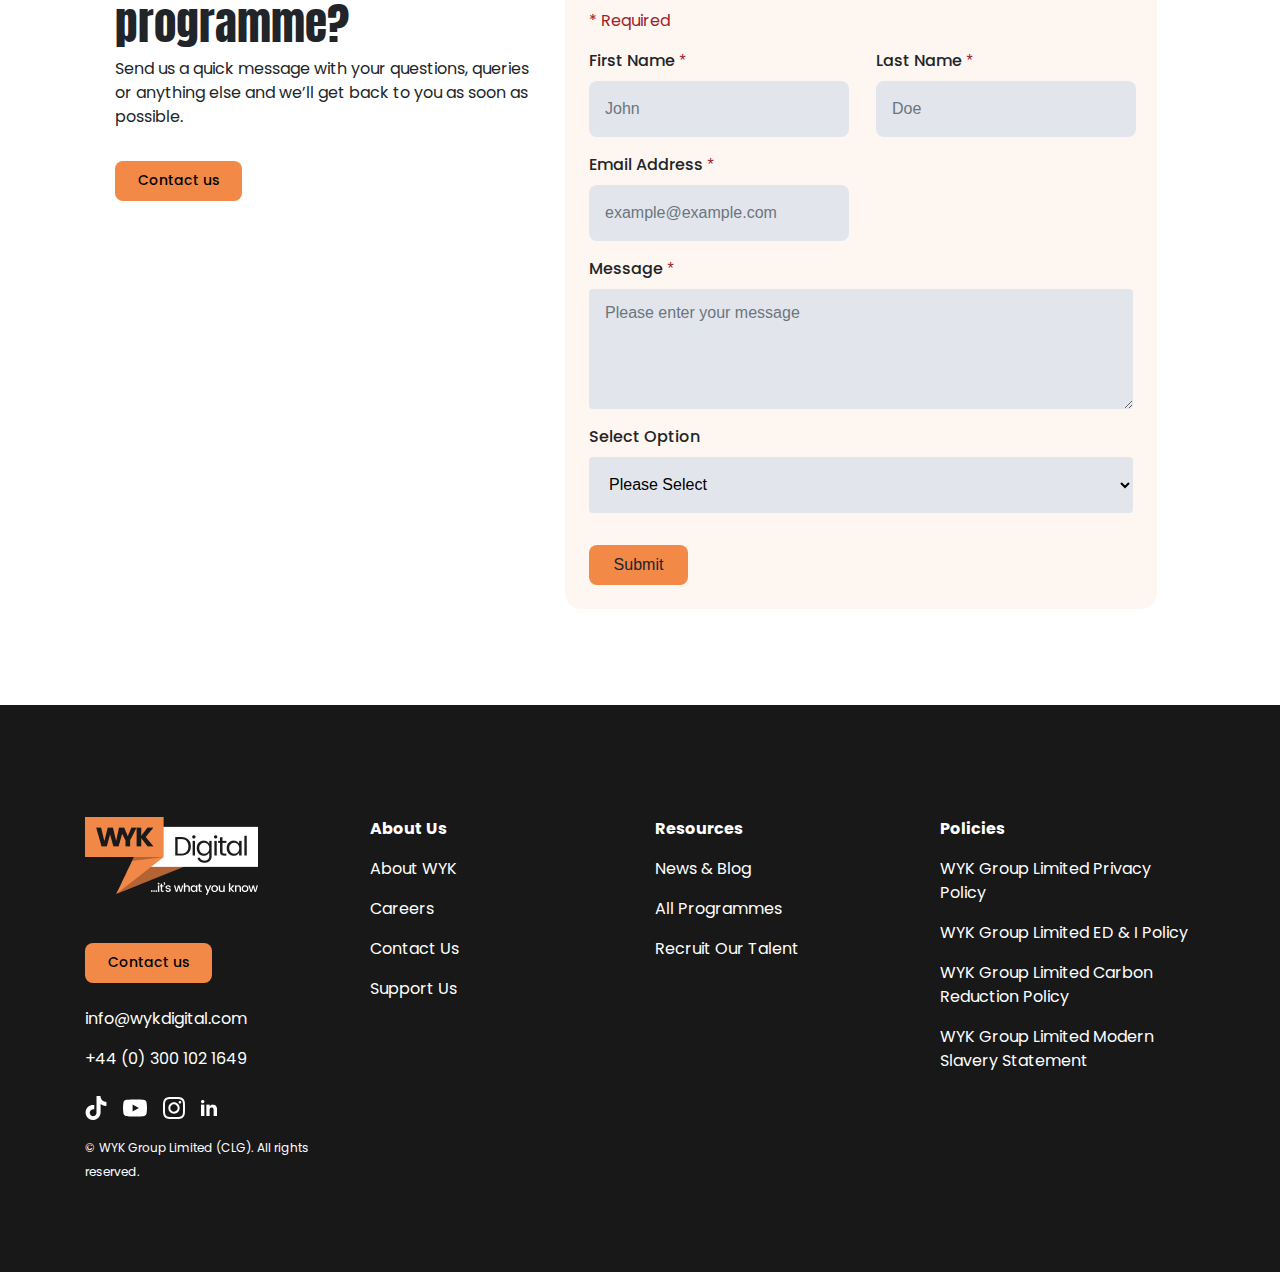
==== commit c6ce51a6: "add text headings" ====
--- a/index.html
+++ b/index.html
@@ -212,7 +212,7 @@
             <div class="card custom-card ">
               <img src="images/man.png" class="card-img-top" alt="Card image" />
               <div class="card-body">
-                <h5 class="card-title">Customer Tech</h5>
+                <h5 class="card-title">Digital Marketing</h5>
                 <p class="card-text">
                   Our programme involves consulting, project delivery and management,
                   technical support and data analysis. It’s a varied and challenging
@@ -226,7 +226,7 @@
             <div class="card custom-card ">
               <img src="images/traditional.png" class="card-img-top" alt="Card image" />
               <div class="card-body">
-                <h5 class="card-title">Customer Tech</h5>
+                <h5 class="card-title">SEO & Content Marketing</h5>
                 <p class="card-text">
                   Our programme involves consulting, project delivery and management,
                   technical support and data analysis. It’s a varied and challenging
@@ -240,7 +240,7 @@
             <div class="card custom-card ">
               <img src="images/data.png" class="card-img-top" alt="Card image" />
               <div class="card-body">
-                <h5 class="card-title">Customer Tech</h5>
+                <h5 class="card-title">Data Analytics</h5>
                 <p class="card-text">
                   Our programme involves consulting, project delivery and management,
                   technical support and data analysis. It’s a varied and challenging
@@ -254,7 +254,7 @@
             <div class="card custom-card ">
               <img src="images/women-img.png" class="card-img-top" alt="Card image" />
               <div class="card-body">
-                <h5 class="card-title">Customer Tech</h5>
+                <h5 class="card-title">Early Careers Leadership</h5>
                 <p class="card-text">
                   Our programme involves consulting, project delivery and management,
                   technical support and data analysis. It’s a varied and challenging
@@ -268,7 +268,7 @@
             <div class="card custom-card ">
               <img src="images/man.png" class="card-img-top" alt="Card image" />
               <div class="card-body">
-                <h5 class="card-title">Customer Tech</h5>
+                <h5 class="card-title">Marketing Technology & AdTech</h5>
                 <p class="card-text">
                   Our programme involves consulting, project delivery and management,
                   technical support and data analysis. It’s a varied and challenging
@@ -541,13 +541,13 @@
                     </div>
                     <div class="d-flex mt-4">
                         <div class="mr-3">
-                           <a href=""><img src="images/Vector.svg" alt="TikTok"></a> 
+                           <a href=""><img src="images/tiktok.svg" alt="TikTok"></a> 
                         </div>
                         <div class="mr-3">
-                          <a href=""> <img src="images/Vector (1).svg" alt="YouTube"></a> 
+                          <a href=""> <img src="images/youtube.svg" alt="YouTube"></a> 
                         </div>
                         <div class="mr-3">
-                          <a href="">  <img src="images/Vector (2).svg" alt="Instagram"></a>
+                          <a href="">  <img src="images/insta.svg" alt="Instagram"></a>
                           
                         </div>
                         <div class="mr-3">
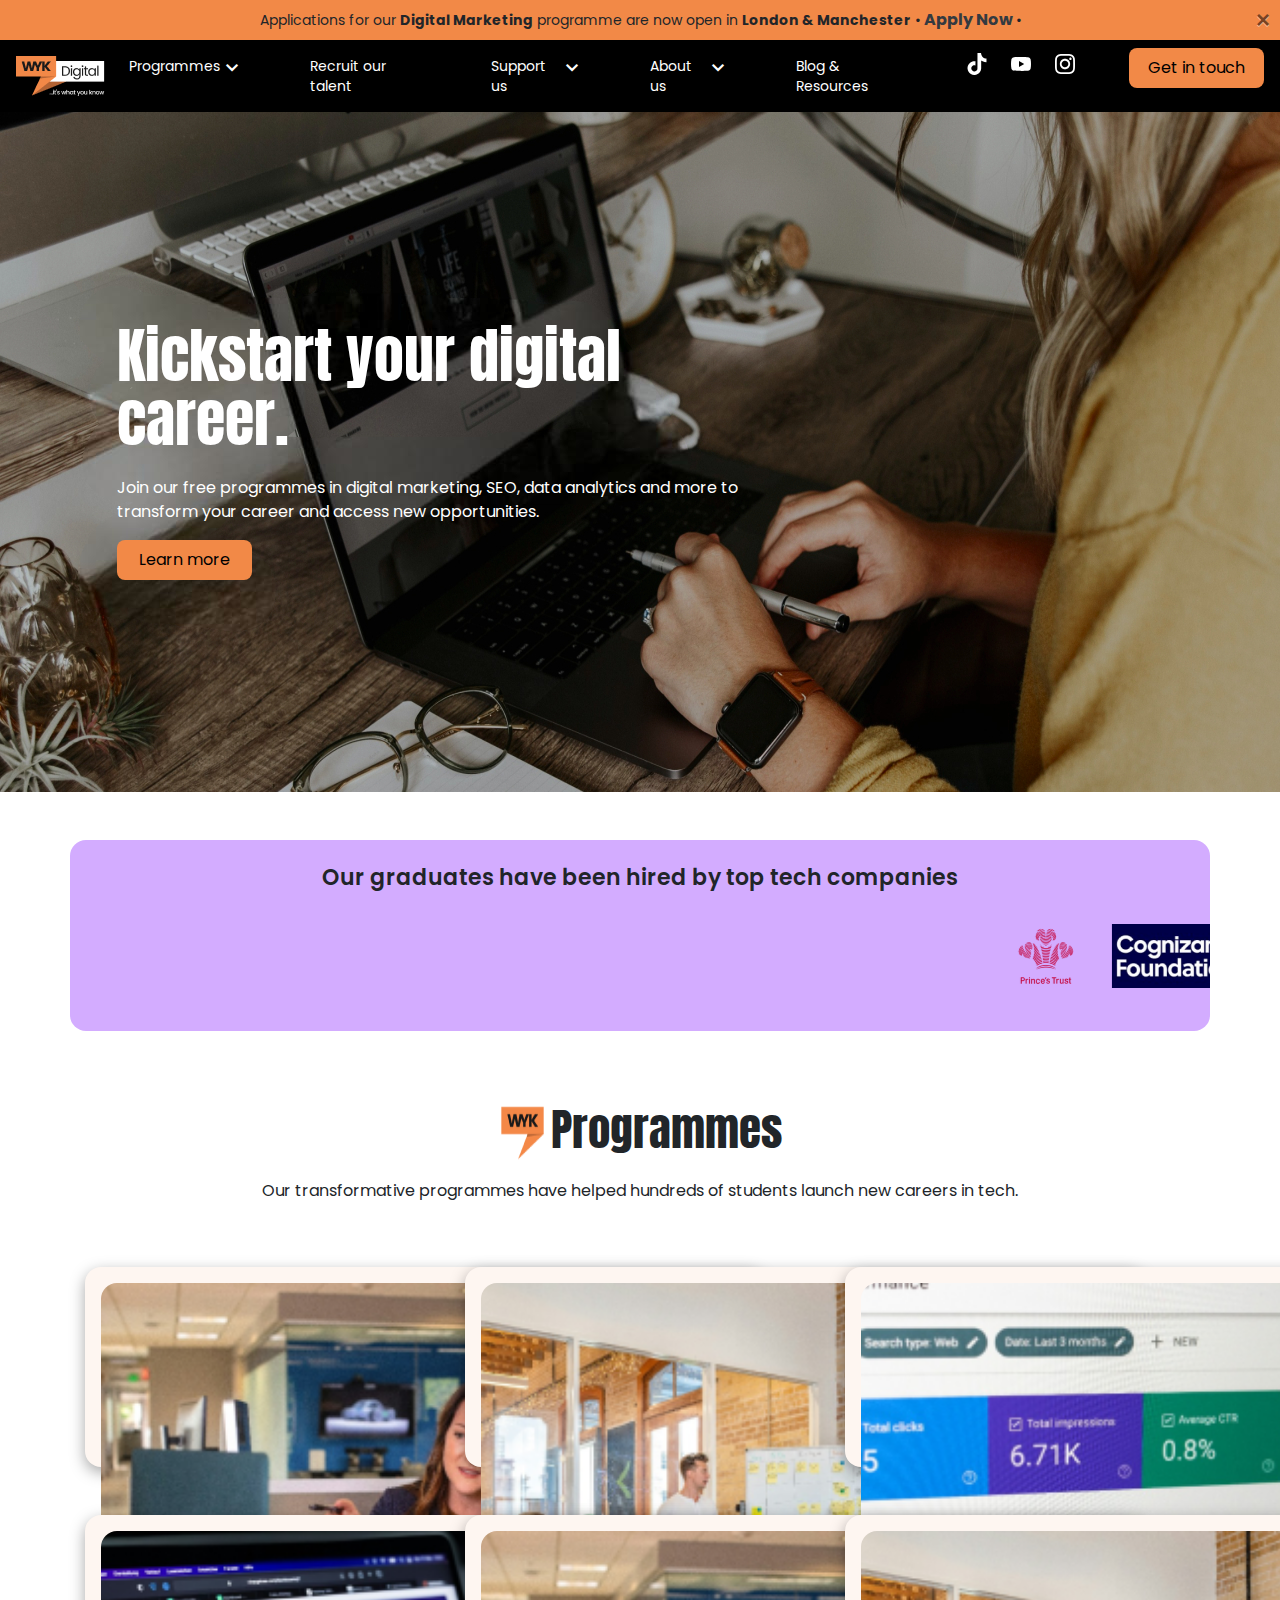
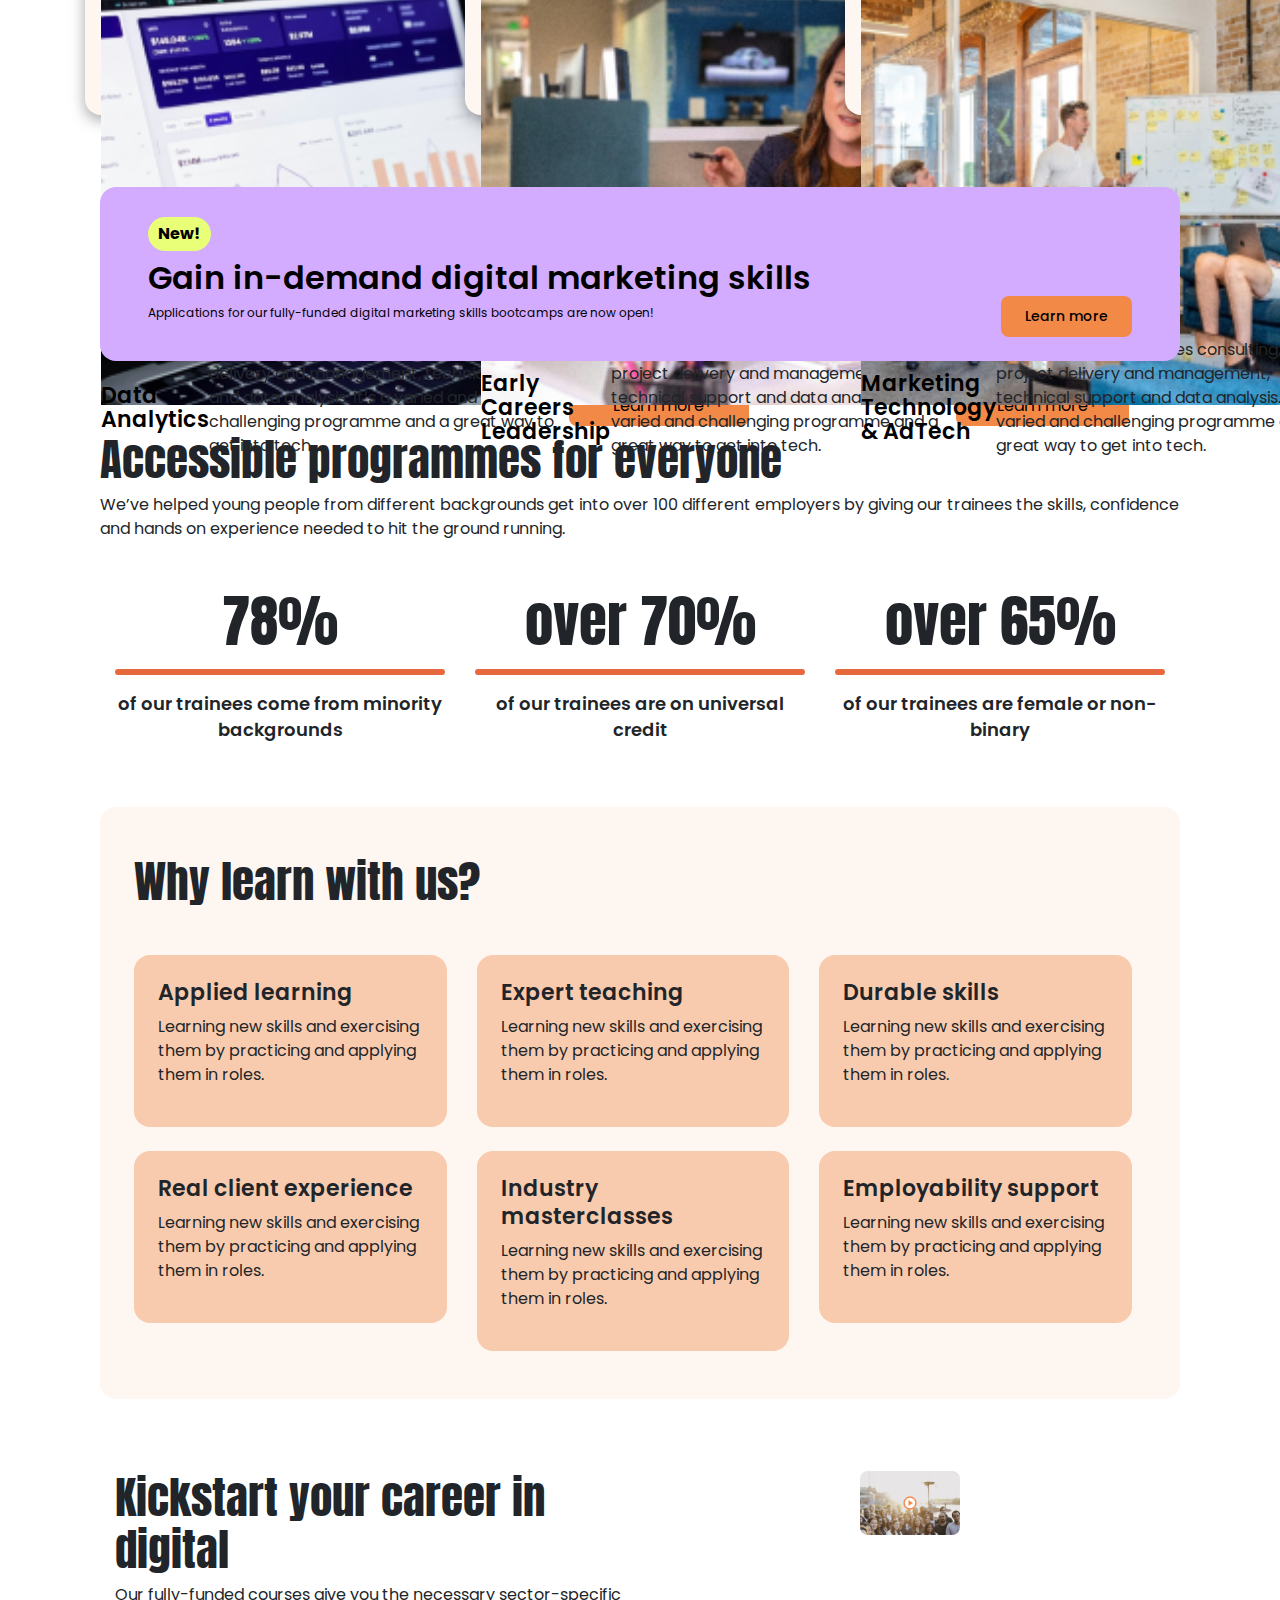
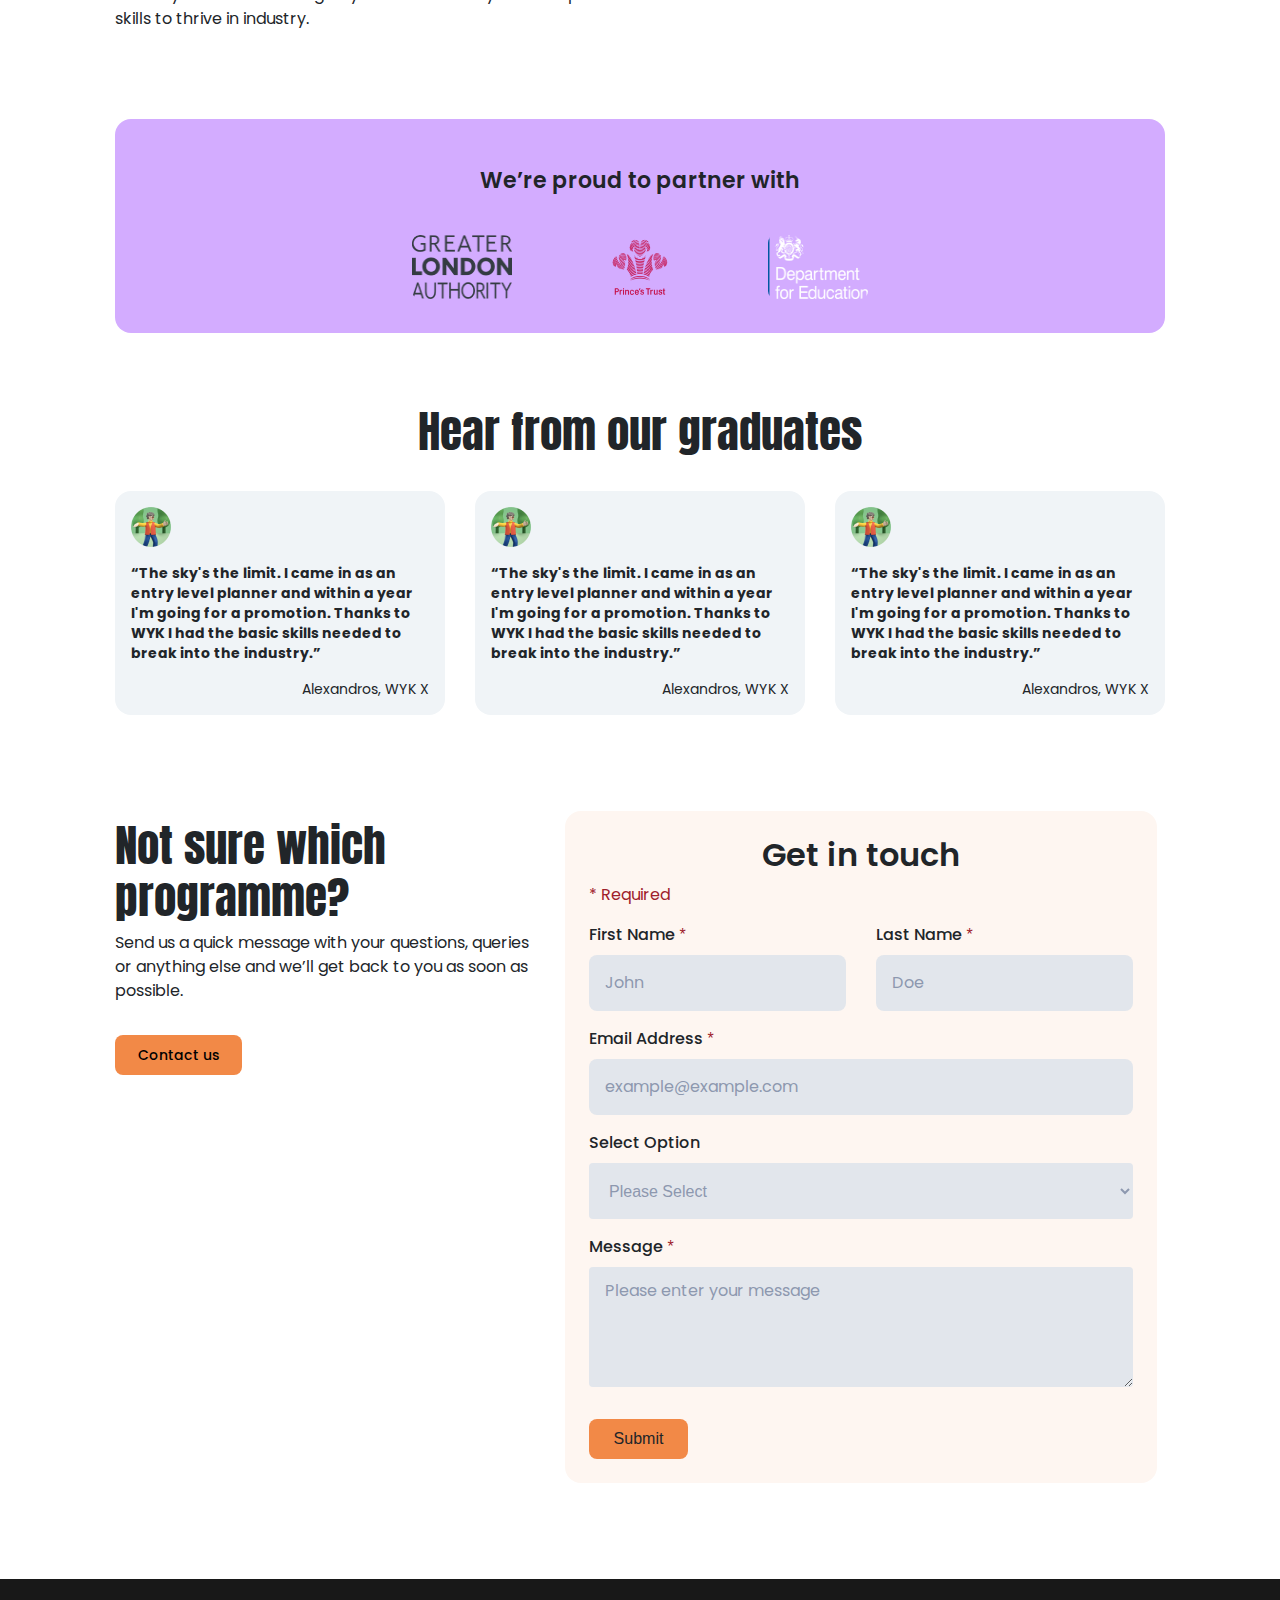
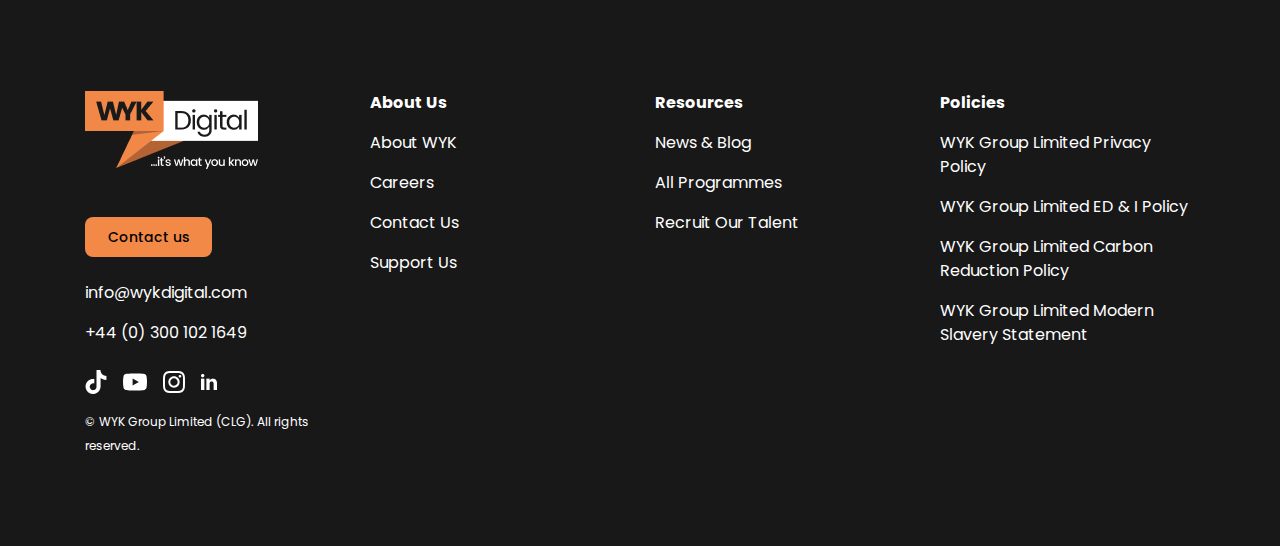
==== commit bb9cdb8a: "add recurit page" ====
--- a/index.html
+++ b/index.html
@@ -44,7 +44,7 @@
                         class="nav-link d-flex "
                         
                         
-                        href="#"
+                        href="./index.html"
                         id="programmesDropdown"
                         role="button"
                         data-toggle="dropdown"
@@ -62,7 +62,7 @@
                     </a>
                     
                     <div
-                           class="dropdown-menu "
+                         class="dropdown-menu "
                         aria-labelledby="programmesDropdown"
                     >
                         <a class="dropdown-item" href="#">Performance Marketing</a>
@@ -75,7 +75,7 @@
                     </div>
                 </li>
                 <li class="nav-item navigation-item">
-                    <a class="nav-link" href="#">Recruit our talent</a>
+                    <a class="nav-link" href="./recurit.html">Recruit our talent</a>
                 </li>
                 <li class="nav-item dropdown navigation-item">
                     <a
@@ -502,12 +502,6 @@
                 <input type="email" id="inputEmail" class="form-control form-controls" placeholder="example@example.com" aria-describedby="emailHelpBlock"  required/>
               </div>
               <div class="mb-3">
-                <label for="inputMessage" class="form-label">
-                  <span class="same-text">Message</span> <span class="red">*</span>
-                </label>
-                <textarea class="form-control message-control" id="inputMessage" rows="4" placeholder="Please enter your message" required></textarea>
-              </div>
-              <div class="mb-3">
                 <label for="inputSelect" class="form-label">
                   <span class="same-text">Select Option</span>
                 </label>
@@ -519,7 +513,14 @@
                   <option class="options" value="4">Supporting WYK-individual</option>
                   <option class="options" value="5">Others</option>
                 </select>
-                              </div>
+                 </div>
+              <div class="mb-3">
+                <label for="inputMessage" class="form-label">
+                  <span class="same-text">Message</span> <span class="red">*</span>
+                </label>
+                <textarea class="form-control message-control" id="inputMessage" rows="4" placeholder="Please enter your message" required></textarea>
+              </div>
+              
               <button type="submit" class="btn btn-submit submit">Submit</button>
             </form>
           </div>
--- a/style.css
+++ b/style.css
@@ -29,6 +29,7 @@
     font-weight: 400;
     font-family: "Poppins", sans-serif;
     line-height: 20px;
+    color: white !important;
 }
 
 .dropdown-menu {
@@ -62,8 +63,7 @@
     align-items: center;
     position: relative;
     color: white;
-    padding: 48px 32px 48px 32px
-    ;
+    padding: 48px 32px 48px 32px;
 }
 
 .hero-section::before {
@@ -76,12 +76,12 @@
 }
 
 .hero-section .container {
-    position: relative;
+    position: relative; 
     z-index: 2;
 }
 
 .navbar-nav .nav-item .nav-link {
-    color: white;
+    color: white !important;
     transition: color 0.2s;
 }
 
@@ -158,24 +158,7 @@
     z-index: 1;
 }
 
-.icon::before {
-    content: '';
-    position: absolute;
-    top: 0;
-    left: 0;
-    width: 100%;
-    height: 100%;
-    z-index: 2;
-    transition: 0.3s ease;
-    -webkit-mask-image: url('images/Vector.svg'); /* Default mask image */
-    mask-image: url('images/Vector.svg'); /* Default mask image */
-    -webkit-mask-size: cover;
-    mask-size: cover;
-    -webkit-mask-repeat: no-repeat;
-    mask-repeat: no-repeat;
-    mask-position: center;
-    background: transparent; /* Default background */
-}
+
 
 /* .icon.tiktok:hover::before {
     background: linear-gradient(45deg, blue, purple);
@@ -699,15 +682,24 @@
     line-height: 40px;
 }
 .form-controls {
-    background-color: #E2E6EC;
-    outline: none;
-    width: 260px;
+    background-color: #E2E6EC !important;
+    outline: none !important;
+    /* width: 260px; */
     height: 56px;
-    border: none;
+    border: none !important;
     border-radius: 8px;
     padding: 12px 16px 12px 16px;
     
 
+}
+::placeholder {
+    color: #8d98af !important;
+    font-size: 16px;
+    font-family: "Poppins", sans-serif;
+
+}
+.input:focus {
+    outline: 5px solid #8d98af !important;
 }
 .form-name {
     margin-top: 32px;
@@ -732,6 +724,9 @@
     background-color:#E2E6EC ;
     border: none;
     outline: none;
+    color: #8d98af !important;
+    font-size: 16px;
+
 
     
 
@@ -869,6 +864,234 @@
     text-decoration: none;
     color: whitesmoke;
 }
+.btn-danger {
+    background-color: #F28947 !important;
+    width: 135px !important;
+    height: 40px;
+    border-radius: 8px;
+    border: none;
+    cursor: pointer;
+    display: flex !important;
+    justify-content: center !important;
+    align-items: center !important;
+    color: #000 !important;
+    font-family: "Poppins", sans-serif !important;
+}
+.btn-danger:hover {
+    background-color: #e6683c !important;
+    color: black !important;
+}
+.dropdown-menues {
+    color: white !important;
+    background-color: black !important;
+}
+.confidence {
+    font-family: "Anton", sans-serif;
+    font-size: 57px;
+    margin-top: 128px;
+    font-weight: 400;
+    line-height: 64px;
+}
+.thrive-text {
+    font-family: "Poppins", sans-serif ;
+    font-size: 16px;
+    font-weight: 400;
+
+}
+.nav-bar {
+    background-color: #000;
+    color: #fff;
+    padding: 10px;
+}
+.nav-bar a {
+    color: #fff;
+    margin: 0 10px;
+    text-decoration: none;
+}
+.nav-bar .btn {
+    background-color:  #F28947;
+    padding: 10px 24px 10px 24px;
+    font-size: 14px;
+    font-family: "Poppins", sans-serif ;
+    font-weight: 500;
+    border: none;
+}
+.nav-bar .btn:hover {
+    background-color:  #e6683c;
+
+    border: none;
+}
+.nav-links a:hover {
+    text-decoration-color: #F28947;
+    color: #F28947;
+    font-weight: bold;
+}
+
+.content-section {
+    padding: 30px;
+    background-color:#fef6f1;
+    border-radius: 10px;
+}
+.content-section img {
+    max-width: 100%;
+    border-radius: 10px;
+}
+.content-section h2 {
+    color: #000;
+    font-weight: bold;
+}
+.Benefits {
+    font-family: "Anton", sans-serif;
+    font-size: 45px;
+    font-weight: 400;
+
+}
+.link {
+    font-size: 14px;
+    font-family: "Poppins", sans-serif ;
+    font-weight: 700;
+
+}
+.fix-skill {
+    font-size: 24px;
+    font-family: "Poppins", sans-serif ;
+    font-weight: 600;
+    line-height: 32px;
+
+}
+.exist {
+    font-size: 16px;
+    font-family: "Poppins", sans-serif ;
+    font-weight: 400;
+
+
+}
+
+
+.btn-light.active {
+    background-color: #ffcc99;
+    color: black;
+}
+
+.card {
+    background-color:#FEF6F1 !important;
+    border: none !important;
+    border-radius: 16px !important;
+    padding: 16px !important;
+    width: 680px;
+    height: 200px;
+    
+}
+
+.card-title {
+    color: black;
+    font-size: 22px;
+    font-weight: 600 !important;
+    font-family: "Poppins", sans-serif ;
+    margin-top: 16px;
+
+}
+.card-text  {
+    font-size: 16px;
+    font-weight: 400;
+    font-family: "Poppins", sans-serif ;
+    line-height: 24px;
+
+
+    
+}
+
+.card-body {
+    display: flex;
+    align-items: center;
+    padding: 0px !important;
+}
+
+.text-section {
+    margin-bottom: 60px;
+}
+
+.img-fluid {
+    max-width: 100px; 
+    border-radius: 8px; 
+}
+.hire-talent {
+    font-size: 45px;
+    font-weight: 400;
+    font-family: "Anton", sans-serif;
+
+
+}
+.btn-lights {
+    background-color: #F9CBAE !important;
+    border-radius: 16px !important;
+    padding: 20px !important;
+    width: 328px;
+    height: 56px;
+    display: flex !important;
+    justify-content: start !important;
+    align-items: center !important;
+    font-size: 16px;
+    font-weight: 700 !important;
+    font-family: "Poppins", sans-serif ;
+
+
+}
+.btn-light {
+    background-color: #F0F4F7 !important;
+    border-radius: 16px !important;
+    padding:20px !important;
+    width: 328px;
+    height: 56px;
+    display: flex !important;
+    justify-content: start !important ;
+    align-items: center !important;
+    font-size: 16px;
+    font-weight: 400 !important;
+    font-family: "Poppins", sans-serif ;
+
+    
+
+    
+}
+.btn-light:hover {
+    background-color: #F9CBAE !important;
+    
+}
+.the-hiring {
+    font-size: 45px;
+    font-weight: 400;
+    font-family: "Anton", sans-serif;
+    line-height: 52px;
+}
+
+
+
+
+
+
+
+
+
+
+
+
+
+
+
+
+
+
+
+
+
+
+
+
+
+
+
+
 
 
 
@@ -876,6 +1099,7 @@
 @media screen and (min-width: 991px) {
     .applied-learning {
         height: auto;
+
         width: auto;
     
     
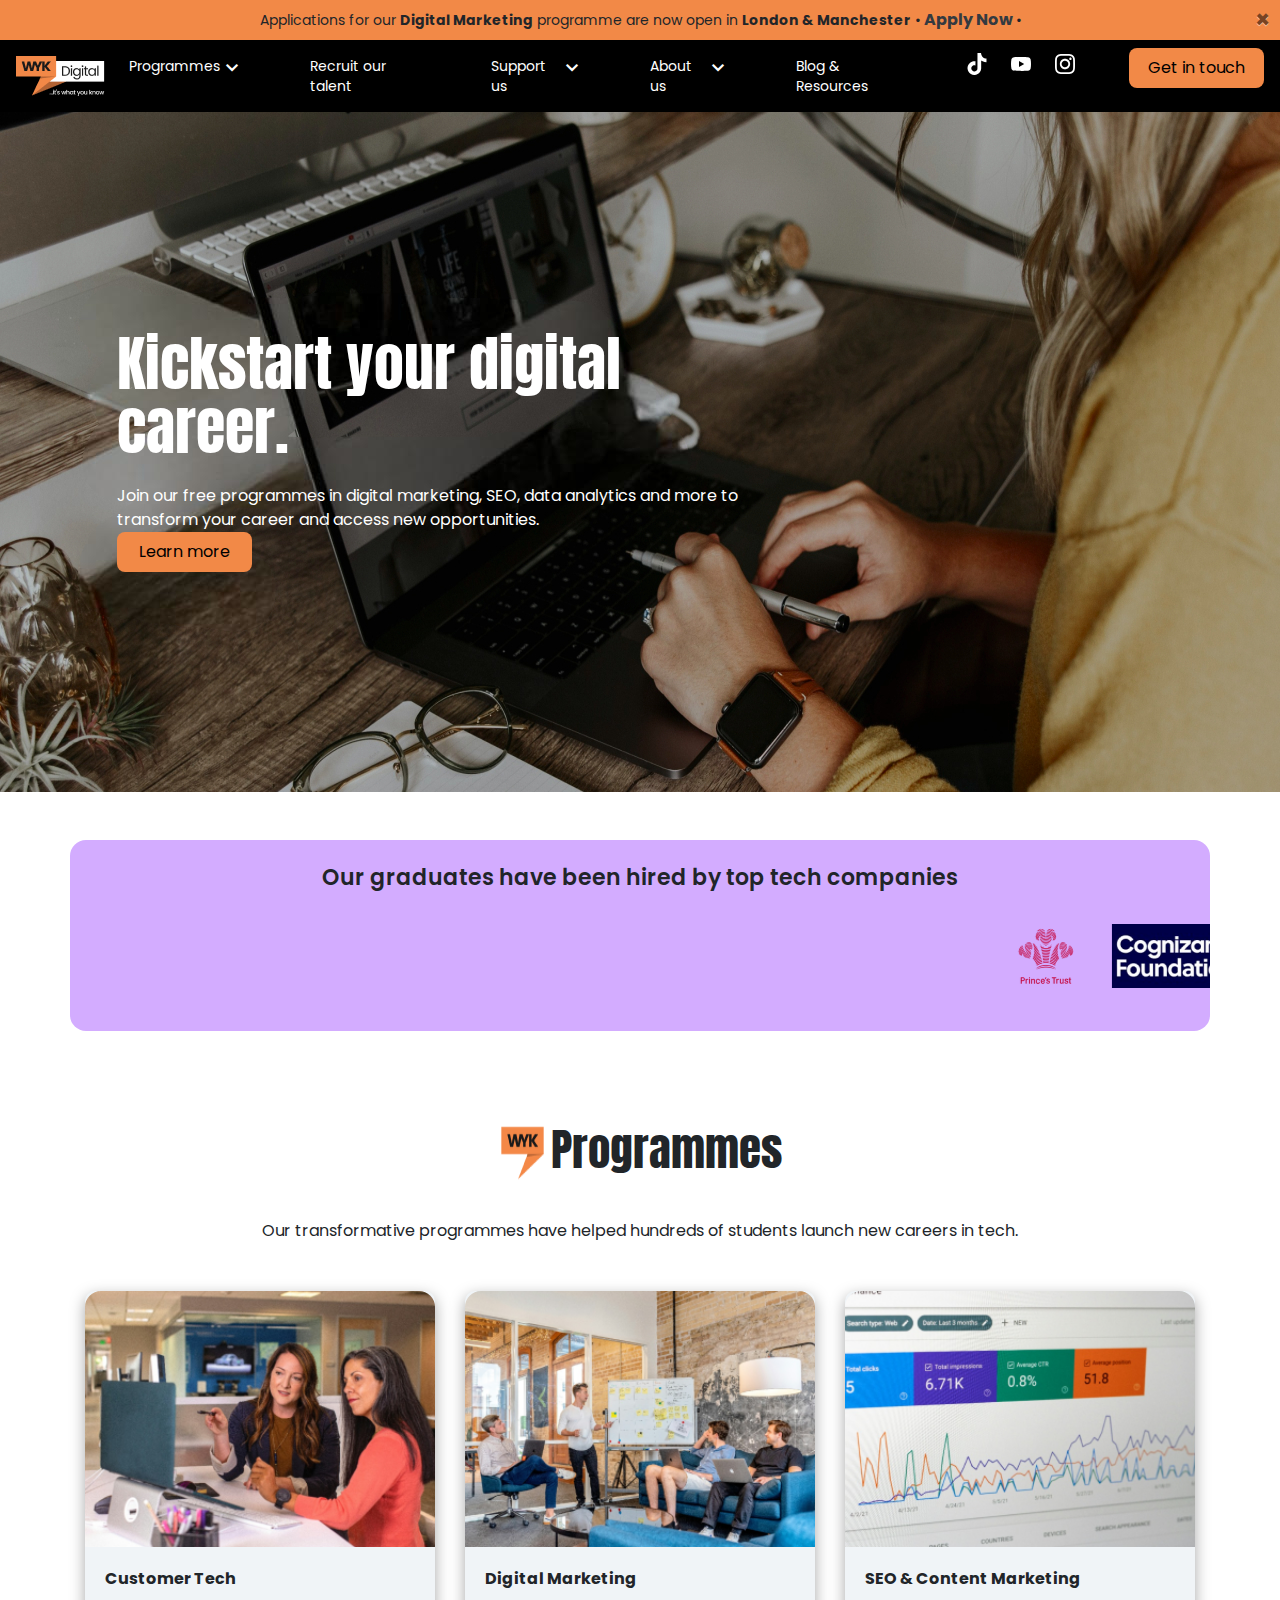
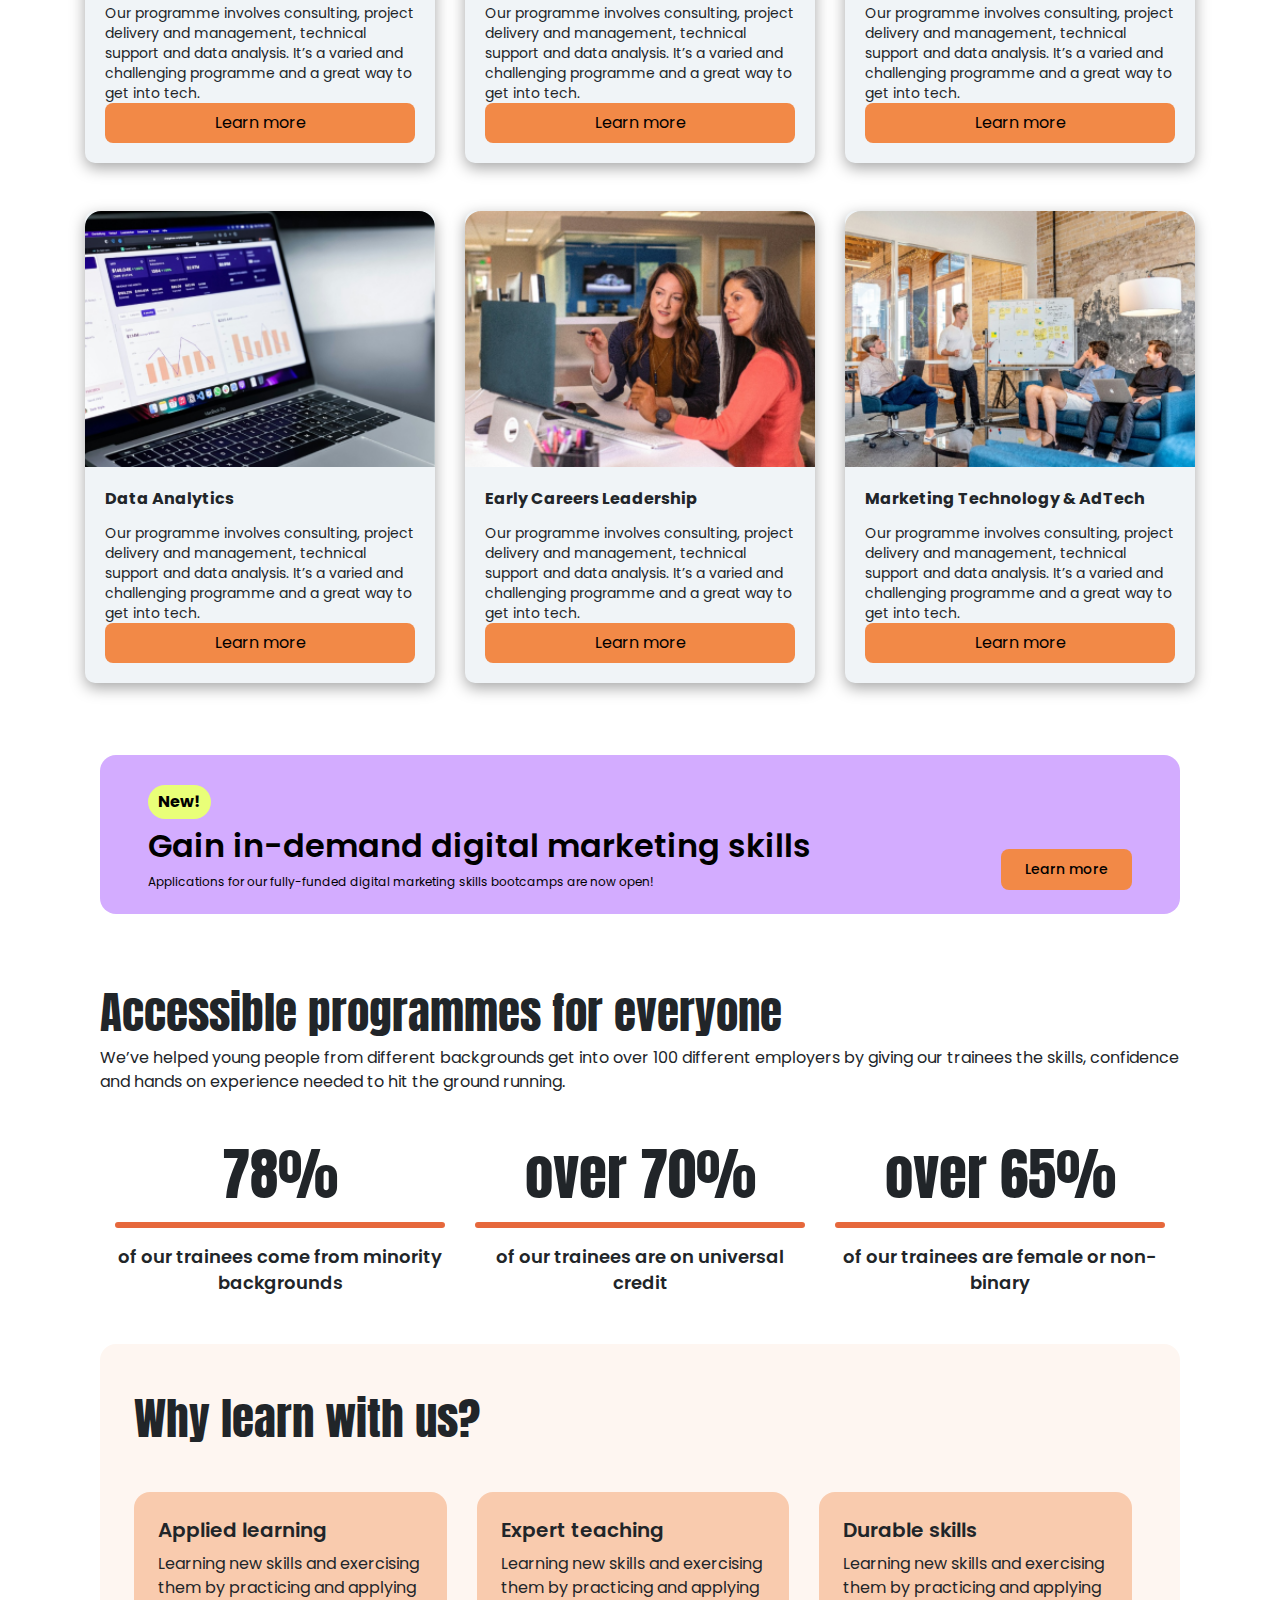
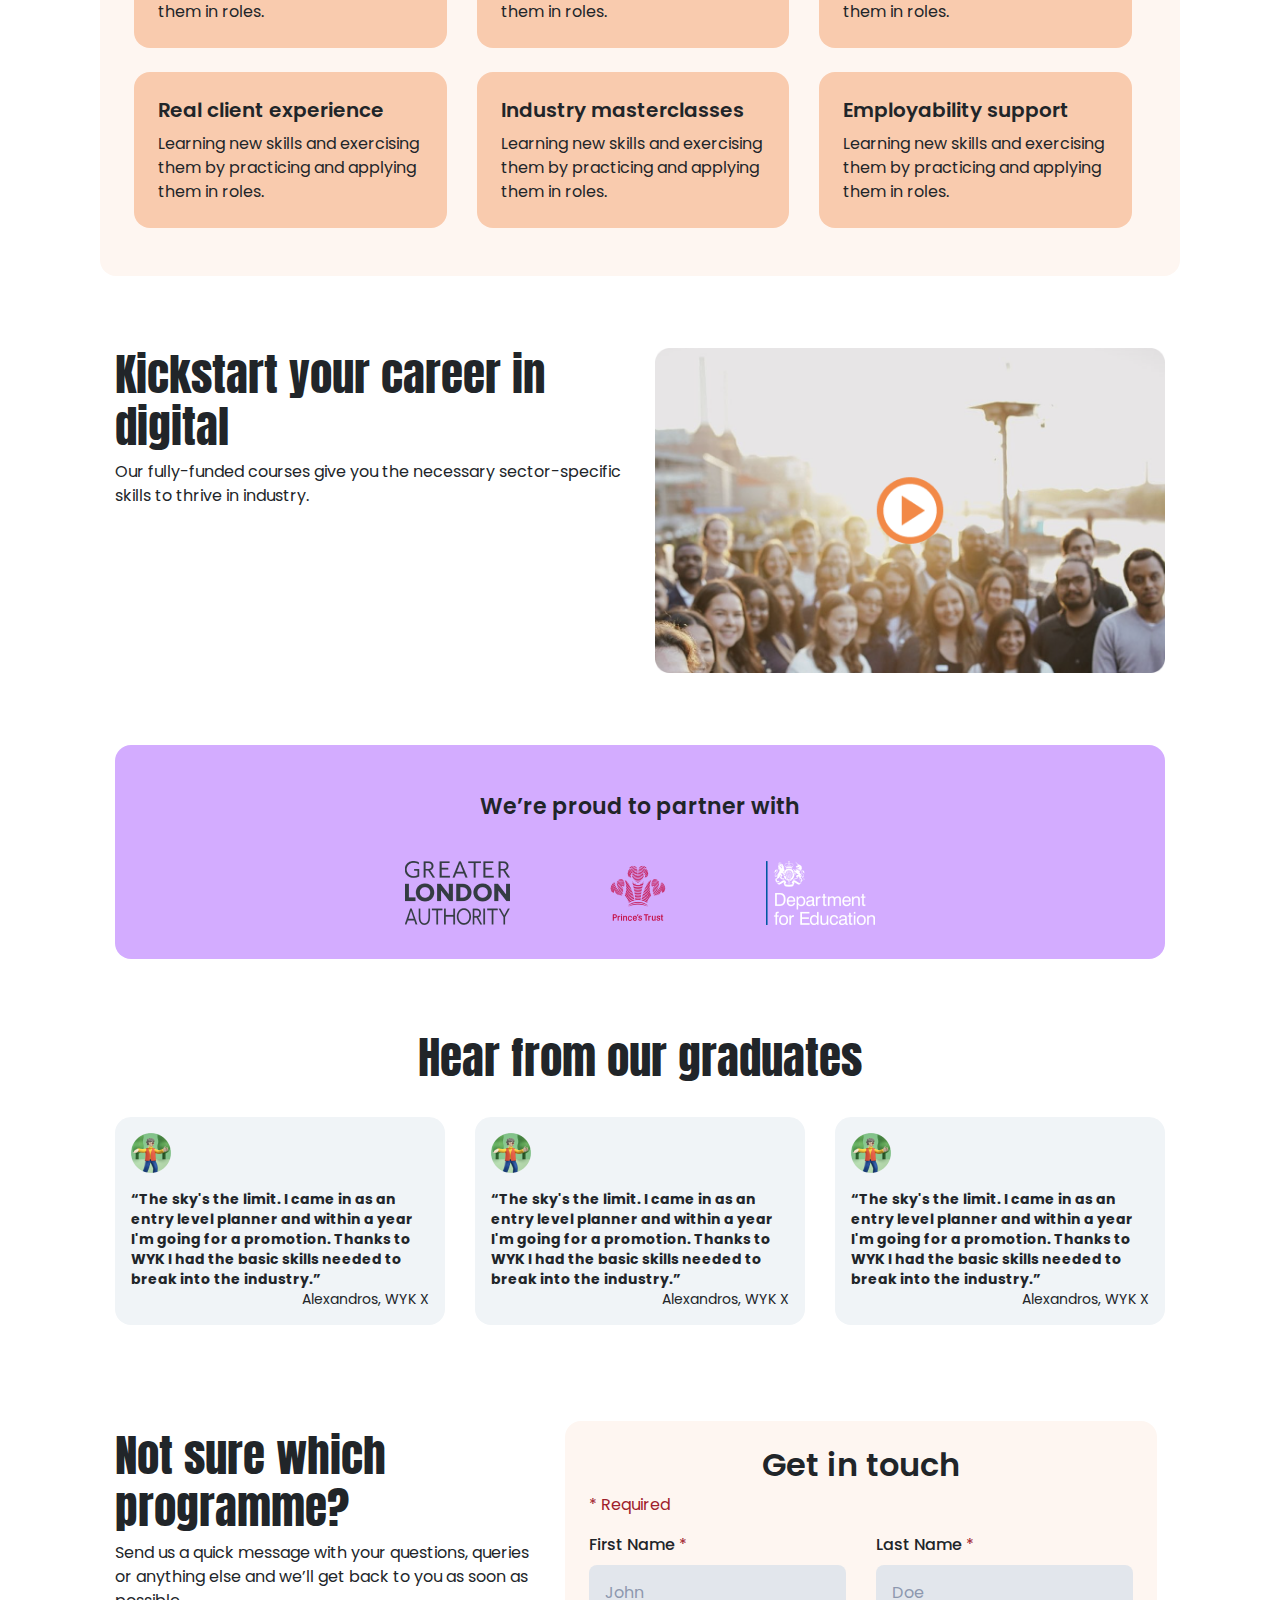
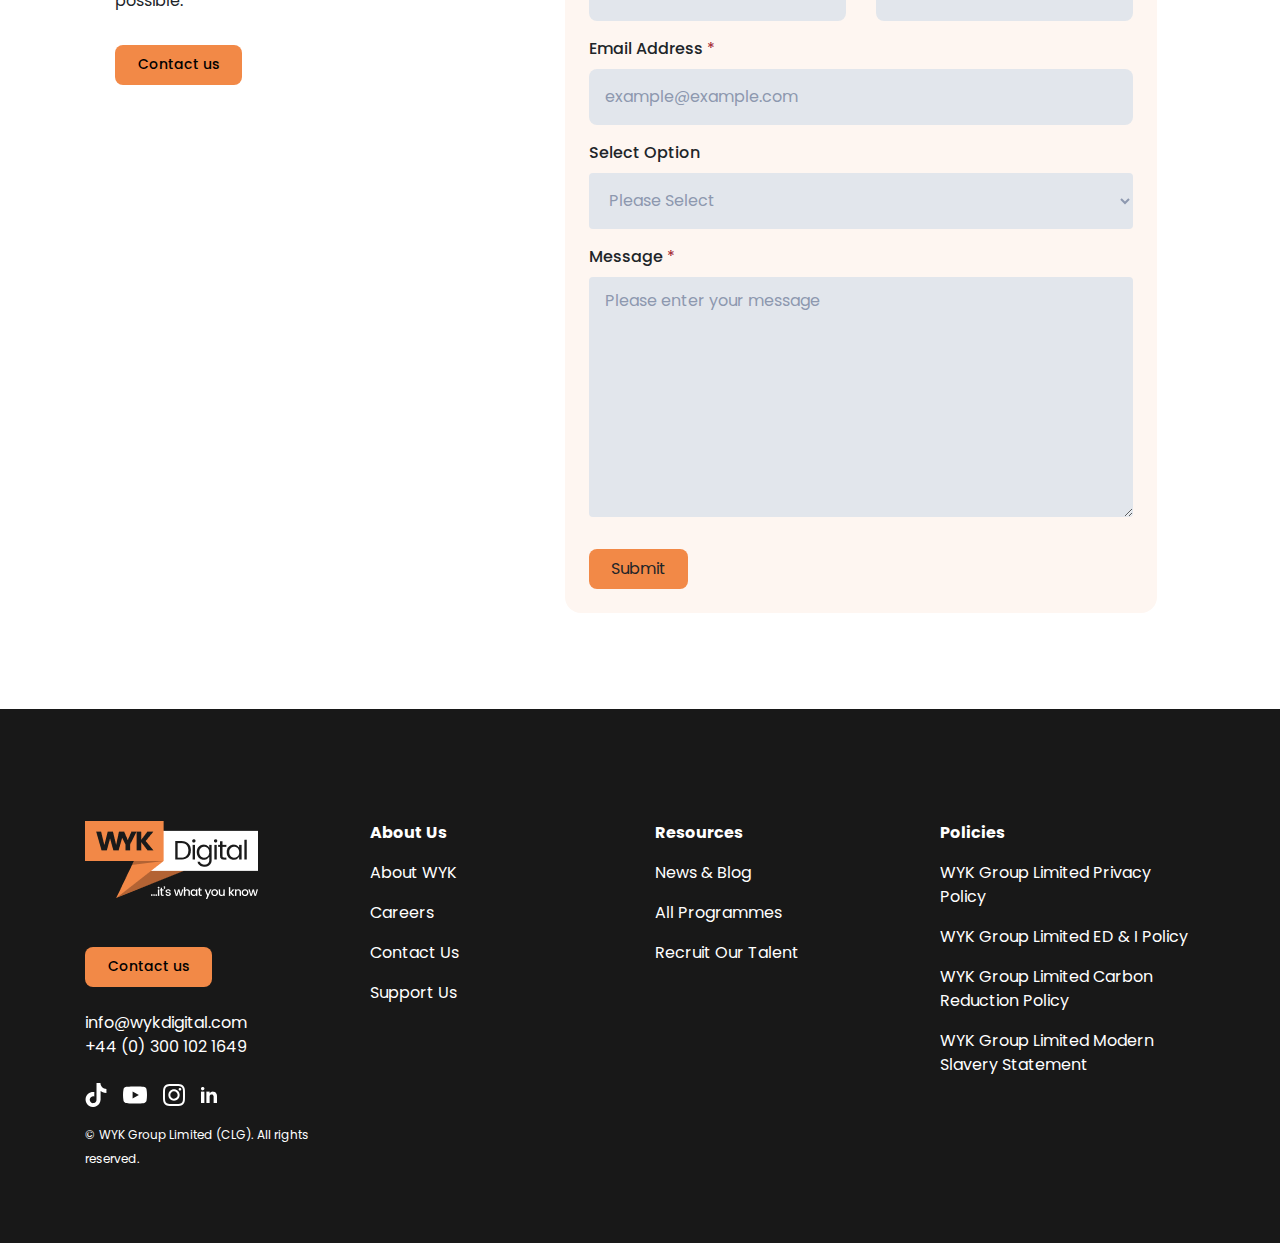
==== commit 64ffaa43: "add three new html pages" ====
--- a/index.html
+++ b/index.html
@@ -24,129 +24,127 @@
       </button>
     </div>
     <nav class="navbar navbar-expand-lg navbar-dark">
-        <a class="navbar-brand" href="#"><img src="images/logo.png" alt="" /></a>
-        <button
-            class="navbar-toggler"
-            type="button"
-            data-toggle="collapse"
-            data-target="#navbarNav"
-            aria-controls="navbarNav"
-            aria-expanded="false"
-            aria-label="Toggle navigation"
-        >
-            <span class="navbar-toggler-icon"></span>
-        </button>
-        <div class="collapse navbar-collapse" id="navbarNav">
-            <ul class="navbar-nav ml-auto gap">
-                <li class="nav-item dropdown navigation-item">
-                    <a
-                    
-                        class="nav-link d-flex "
-                        
-                        
-                        href="./index.html"
-                        id="programmesDropdown"
-                        role="button"
-                        data-toggle="dropdown"
-                        aria-haspopup="true"
-                        aria-expanded="false"
-                    >
-                    
-                        Programmes
-                        <div>
-                          <span class="material-symbols-outlined mt">
-                            keyboard_arrow_down
-                            </span>
-                        </div>
-                        
-                    </a>
-                    
-                    <div
-                         class="dropdown-menu "
-                        aria-labelledby="programmesDropdown"
-                    >
-                        <a class="dropdown-item" href="#">Performance Marketing</a>
-                        <a class="dropdown-item" href="#">Customer Tech</a>
-                        <a class="dropdown-item" href="#">Digital Marketing</a>
-                        <a class="dropdown-item" href="#">SEO</a>
-                        <a class="dropdown-item" href="#">Data Analytics</a>
-                        <a class="dropdown-item" href="#">Tech Sales</a>
-                        <a class="dropdown-item" href="#">Early Careers Leadership</a>
-                    </div>
-                </li>
-                <li class="nav-item navigation-item">
-                    <a class="nav-link" href="./recurit.html">Recruit our talent</a>
-                </li>
-                <li class="nav-item dropdown navigation-item">
-                    <a
-                        class="nav-link d-flex"
-                        href="#"
-                        id="supportUsDropdown"
-                        role="button"
-                        data-toggle="dropdown"
-                        aria-haspopup="true"
-                        aria-expanded="false"
-                    >
-                        Support us
-                        <div>
-                          <span class="material-symbols-outlined mt">
-                            keyboard_arrow_down
-                            </span>
-                        </div>
-                    </a>
-                    <div
-                        class="dropdown-menu "
-                        aria-labelledby="supportUsDropdown"
-                    >
-                        <a class="dropdown-item" href="#">Performance Marketing</a>
-                        <a class="dropdown-item" href="#">Customer Tech</a>
-                    </div>
-                </li>
-                <li class="nav-item dropdown navigation-item">
-                    <a
-                        class="nav-link d-flex"
-                        href="#"
-                        id="aboutUsDropdown"
-                        role="button"
-                        data-toggle="dropdown"
-                        aria-haspopup="true"
-                        aria-expanded="false"
-                    >
-                        About us
-                        <div>
-                          <span class="material-symbols-outlined mt">
-                            keyboard_arrow_down
-                            </span>
-                        </div>
-                    </a>
-                    <div
-                        class="dropdown-menu "
-                        aria-labelledby="aboutUsDropdown"
-                    >
-                        <a class="dropdown-item" href="#">Performance Marketing</a>
-                        <a class="dropdown-item" href="#">Customer Tech</a>
-                    </div>
-                </li>
-                <li class="nav-item navigation-item">
-                    <a class="nav-link" href="#">Blog & Resources</a>
-                </li>
-                <div class="d-flex mt-1 icons">
-                    <div class="icon tiktok">
-                        <img src="images/tiktok.svg" alt="" />
-                    </div>
-                    <div class="icon youtube">
-                        <img src="images/youtube.svg" alt="" />
-                    </div>
-                    <div class="icon instagram">
-                        <img src="images/insta.svg" alt="" />
-                    </div>
-                </div>
-                <div>
-                    <button class="btn-primary">Get in touch</button>
-                </div>
-            </ul>
-        </div>
-    </nav>
+      <a class="navbar-brand" href="home-page.html"><img src="images/logo.png" alt="" /></a>
+      <button
+          class="navbar-toggler"
+          type="button"
+          data-toggle="collapse"
+          data-target="#navbarNav"
+          aria-controls="navbarNav"
+          aria-expanded="false"
+          aria-label="Toggle navigation"
+      >
+          <span class="navbar-toggler-icon"></span>
+      </button>
+      <div class="collapse navbar-collapse" id="navbarNav">
+          <ul class="navbar-nav ml-auto gap">
+              <li class="nav-item dropdown navigation-item">
+                  <a
+                  
+                      class="nav-link d-flex "
+                      
+                      
+                      href="./index.html"
+                      id="programmesDropdown"
+                      role="button"
+                      data-toggle="dropdown"
+                      aria-haspopup="true"
+                      aria-expanded="false"
+                  >
+                  
+                      Programmes
+                      <div>
+                        <span class="material-symbols-outlined mt">
+                          keyboard_arrow_down
+                          </span>
+                      </div>
+                      
+                  </a>
+                  
+                  <div
+                       class="dropdown-menu "
+                      aria-labelledby="programmesDropdown"
+                  >
+                      <a class="dropdown-item" href="#">Performance Marketing</a>
+                      <a class="dropdown-item" href="#">Customer Tech</a>
+                      <a class="dropdown-item" href="#">Digital Marketing</a>
+                      <a class="dropdown-item" href="#">SEO</a>
+                      <a class="dropdown-item" href="#">Data Analytics</a>
+                      <a class="dropdown-item" href="#">Tech Sales</a>
+                      <a class="dropdown-item" href="#">Early Careers Leadership</a>
+                  </div>
+              </li>
+              <li class="nav-item navigation-item">
+                  <a class="nav-link" href="./recurit.html">Recruit our talent</a>
+              </li>
+              <li class="nav-item dropdown navigation-item">
+                  <a
+                      class="nav-link d-flex"
+                      href="./support.html"
+                      id="supportUsDropdown"
+                      role="button"
+                      aria-haspopup="true"
+                      aria-expanded="false"
+                  >
+                      Support us
+                      <div>
+                        <span class="material-symbols-outlined mt">
+                          keyboard_arrow_down
+                          </span>
+                      </div>
+                  </a>
+                  <div
+                      class="dropdown-menu "
+                      aria-labelledby="supportUsDropdown"
+                  >
+                      <a class="dropdown-item" href="#">Performance Marketing</a>
+                      <a class="dropdown-item" href="#">Customer Tech</a>
+                  </div>
+              </li>
+              <li class="nav-item dropdown navigation-item">
+                  <a
+                      class="nav-link d-flex"
+                      href="./about.html"
+                      id="aboutUsDropdown"
+                      role="button"
+                      aria-haspopup="true"
+                      aria-expanded="false"
+                  >
+                      About us
+                      <div>
+                        <span class="material-symbols-outlined mt">
+                          keyboard_arrow_down
+                          </span>
+                      </div>
+                  </a>
+                  <div
+                      class="dropdown-menu "
+                      aria-labelledby="aboutUsDropdown"
+                  >
+                      <a class="dropdown-item" href="#">Performance Marketing</a>
+                      <a class="dropdown-item" href="#">Customer Tech</a>
+                  </div>
+              </li>
+              <li class="nav-item navigation-item">
+                  <a class="nav-link" href="#">Blog & Resources</a>
+              </li>
+              <div class="d-flex mt-1 icons">
+                  <div class="icon tiktok">
+                      <img src="images/tiktok.svg" alt="" />
+                  </div>
+                  <div class="icon youtube">
+                      <img src="images/youtube.svg" alt="" />
+                  </div>
+                  <div class="icon instagram">
+                      <img src="images/insta.svg" alt="" />
+                  </div>
+              </div>
+              <div>
+                  <button class="btn-primary">Get in touch</button>
+              </div>
+          </ul>
+      </div>
+  </nav>
       
 
     <section class="hero-section">
--- a/style.css
+++ b/style.css
@@ -6,6 +6,11 @@
     box-sizing: border-box;
 
     
+
+}
+body {
+    font-family: "Poppins", sans-serif !important;
+    font-weight: 400 !important;
 
 }
 
@@ -41,6 +46,9 @@
 
 
 }
+a {
+    color: white !important;
+}
 .dropdown-item:hover {
     color: white;
     background-color: black;
@@ -65,15 +73,21 @@
     color: white;
     padding: 48px 32px 48px 32px;
 }
-
-.hero-section::before {
-    content: '';
-    position: absolute;
-    top: 0;
-    left: 0;
-    width: 100%;
-    height: 100%;
-}
+.hero-section-two {
+    background-image: url('images/background-img.jpg');
+    background-size: cover;
+    background-position: center;
+    height: 680px;
+    min-height: 100%;
+    display: flex;
+    justify-content: center;
+    align-items: center;
+    position: relative;
+    color: white;
+    padding: 48px 32px 48px 32px;
+}
+
+
 
 .hero-section .container {
     position: relative; 
@@ -99,7 +113,7 @@
     gap: 20px;
 }
 .btn-primary {
-    background-color: #F28947;
+    background-color: #F28947 !important;
     width: 135px;
     height: 40px;
     border-radius: 8px;
@@ -108,7 +122,7 @@
     display: flex;
     justify-content: center;
     align-items: center;
-    color: #000;
+    color: #000 !important;
     font-family: "Poppins", sans-serif;
 
     
@@ -269,7 +283,7 @@
     margin-top: 16px;
 }
 body {
-    background-color: #f5f5f5;
+    background-color: #fff;
 }
 .manchester {
     font-family: "Poppins", sans-serif;
@@ -282,6 +296,8 @@
     border: none;
     border-radius: 10px;
     box-shadow: rgba(0, 0, 0, 0.35) 0px 5px 15px;
+    background-color: #F0F4F7
+    ;
 }
 
 .custom-card .card-img-top {
@@ -527,7 +543,7 @@
     
 }
 .applied {
-    font-size: 22px;
+    font-size: 20px;
     font-weight: 600;
     font-family: "Poppins", sans-serif;
     line-height: 28px;
@@ -642,23 +658,23 @@
 
 }
 .btn-contact-us:hover {
-    background-color: #e6683c;
+    background-color: #e6683c !important;
     color: white;
 }
 .btn-contact-us {
     margin-top: 32px;
-    background-color: #F28947;
+    background-color: #F28947 !important;
     height: 40px;
     width: 127px;
-    border-radius: 8px;
-    border: none;
-    color: black;
-    font-size: 14px;
-    font-weight: 500;
-    font-family: "Poppins", sans-serif;
-    align-items: center;
-    display: flex;
-    justify-content: center;
+    border-radius: 8px !important;
+    border: none !important;
+    color: black !important;
+    font-size: 14px !important;
+    font-weight: 500 !important;
+    font-family: "Poppins", sans-serif;
+    align-items: center !important;
+    display: flex !important;
+    justify-content: center !important;
     
 
     
@@ -685,17 +701,17 @@
     background-color: #E2E6EC !important;
     outline: none !important;
     /* width: 260px; */
-    height: 56px;
+    height: 56px !important;
     border: none !important;
-    border-radius: 8px;
-    padding: 12px 16px 12px 16px;
+    border-radius: 8px !important;
+    padding: 12px 16px 12px 16px !important;
     
 
 }
 ::placeholder {
     color: #8d98af !important;
-    font-size: 16px;
-    font-family: "Poppins", sans-serif;
+    font-size: 16px !important;
+    font-family: "Poppins", sans-serif !important;
 
 }
 .input:focus {
@@ -738,25 +754,25 @@
     color:black;
 }
 .submit {
-    background-color: #F28947;
-    width: 99px;
-    height: 40px;
-    border-radius: 8px;
-    border: none;
-    padding: 10px 24px 10px 24px;
-    align-items: center;
-    display: flex;
-    justify-content: center;
+    background-color: #F28947 !important;
+    width: 99px !important;
+    height: 40px !important;
+    border-radius: 8px !important;
+    border: none !important;
+    padding: 10px 24px 10px 24px !important;
+    align-items: center !important;
+    display: flex !important;
+    justify-content: center !important;
     margin-top: 32px;
     
 }
 .message-control {
-    width: 544px;
-    height: 240px;
-    background-color: #E2E6EC;
-    border: none;
-    outline: none;
-    padding: 12px 16px 12px 16px;
+    width: 100% !important;
+    height: 240px !important;
+    background-color: #E2E6EC !important;
+    border: none !important;
+    outline: none !important;
+    padding: 12px 16px 12px 16px !important;
     
 }
 .color-required {
@@ -885,6 +901,38 @@
     color: white !important;
     background-color: black !important;
 }
+.custom-bg {
+    background-color:#F6FFC7 ;
+    padding: 48px 32px;
+    margin-top: 56px;
+  }
+  .custom-height {
+    height: 568px;
+  }
+  .custom-bg {
+    background-color: #F6FFC7
+    ;
+    margin-top: 24px;
+  }
+  .nav-bar {
+    padding: 16px;
+    background-color: #fef6f1;
+  }
+  .link {
+    margin-right: 15px;
+    color: #333;
+  }
+  .link.active {
+    color: #f28947;
+    text-decoration: underline;
+  }
+  .link:hover {
+    text-decoration: underline;
+  }
+  .content-section {
+    margin-top: 40px;
+  }
+
 .confidence {
     font-family: "Anton", sans-serif;
     font-size: 57px;
@@ -973,25 +1021,24 @@
     color: black;
 }
 
-.card {
+.cardes {
     background-color:#FEF6F1 !important;
     border: none !important;
     border-radius: 16px !important;
     padding: 16px !important;
-    width: 680px;
-    height: 200px;
-    
-}
-
-.card-title {
+   
+    
+}
+
+.card-titles {
     color: black;
     font-size: 22px;
     font-weight: 600 !important;
     font-family: "Poppins", sans-serif ;
-    margin-top: 16px;
-
-}
-.card-text  {
+    /* margin-top: 16px; */
+
+}
+.card-textes  {
     font-size: 16px;
     font-weight: 400;
     font-family: "Poppins", sans-serif ;
@@ -1000,28 +1047,32 @@
 
     
 }
-
-.card-body {
-    display: flex;
+.card-about {
+    background-color: #FEF6F1
+    ;
+}
+
+.card-bodyes {
+    /* display: flex; */
     align-items: center;
     padding: 0px !important;
 }
-
+/* 
 .text-section {
     margin-bottom: 60px;
-}
-
-.img-fluid {
+} */
+
+/* .img-fluid {
     max-width: 100px; 
     border-radius: 8px; 
-}
+} */
 .hire-talent {
     font-size: 45px;
     font-weight: 400;
     font-family: "Anton", sans-serif;
 
 
-}
+}  
 .btn-lights {
     background-color: #F9CBAE !important;
     border-radius: 16px !important;
@@ -1064,6 +1115,446 @@
     font-family: "Anton", sans-serif;
     line-height: 52px;
 }
+/* .wrapper {
+    position: relative;
+}
+.wrapper::after {
+    position:absolute;
+    content: url(images/yellow-circle.png);
+    top: 0;
+    left: 0;
+}
+*/
+/* .position {
+    position: relative;
+} */
+/* .position::before {
+    position: absolute;
+    content: '';
+    top: 0;
+    left: 0;
+    z-index: 1;
+
+} */
+.circle-container {
+    position: relative;
+    width: 200px;
+    height: 200px;
+    margin: 50px auto;
+}
+.circle {
+    width: 100%;
+    height: 100%;
+    background-color: #E4FF6F;
+    border-radius: 50%;
+    position: absolute;
+    left: -377px;
+}
+.text {
+    position: absolute;
+    top: 50%;
+    left: -277px;
+    transform: translate(-50%, -50%);
+    color: black;
+    text-align: center;
+    font-size: 24px;
+    font-weight: 600;
+    font-family: "Poppins", sans-serif ;
+
+}
+.circle-container::before {
+    position: absolute;
+    content: url(images/arrow-1.png);
+    top: 167px;
+    left: -390px;    
+}
+
+
+.circle-container-box {
+    position: relative;
+    width: 200px;
+    height: 200px;
+    margin: 50px auto;
+    top: 25px;
+    left: 91px;
+}
+.circle-box {
+    width: 100%;
+    height: 100%;
+    background-color: #E4FF6F;
+    border-radius: 50%;
+    position: absolute;
+    left: -377px;
+}
+.text-box {
+    position: absolute;
+    top: 50%;
+    left: -277px;
+    transform: translate(-50%, -50%);
+    color: black;
+    text-align: center;
+    font-size: 24px;
+    font-weight: 600;
+    font-family: "Poppins", sans-serif ;
+    width: 310px;
+
+}
+.circle-container-box::before {
+    position: absolute;
+    content: url(images/arrow-2.png);
+    top: -83px;
+    left: -222px;    
+}
+.circle-container-sm {
+    position: relative;
+    width: 200px;
+    height: 200px;
+    margin: 50px auto;
+    top: -500px;
+    left: 457px;
+}
+.circle-box-sm {
+    width: 100%;
+    height: 100%;
+    background-color: #E4FF6F;
+    border-radius: 50%;
+    position: absolute;
+    left: -377px;
+}
+.text-box-sm {
+    position: absolute;
+    top: 50%;
+    left: -277px;
+    transform: translate(-50%, -50%);
+    color: black;
+    text-align: center;
+    font-size: 24px;
+    font-weight: 600;
+    font-family: "Poppins", sans-serif ;
+    width: 356px;
+
+}
+.circle-container-sm::before {
+    position: absolute;
+    content: url(images/arrow-3.png);
+    top: 0px;
+    left: -194px;   
+}
+
+.circle-container-round {
+    position: relative;
+    width: 200px;
+    height: 200px;
+    margin: 50px auto;
+    top: -508px;
+    left: 650px;
+}
+.circle-box-round {
+    width: 100%;
+    height: 100%;
+    background-color: #E4FF6F;
+    border-radius: 50%;
+    position: absolute;
+    left: -377px;
+}
+.text-box-round {
+    position: absolute;
+    top: 50%;
+    left: -277px;
+    transform: translate(-50%, -50%);
+    color: black;
+    text-align: center;
+    font-size: 24px;
+    font-weight: 600;
+    font-family: "Poppins", sans-serif ;
+    width: 356px;
+
+}
+.programmes {
+    display: flex;
+    overflow-x: auto;
+    padding: 20px 0;
+    /* white-space: nowrap; */
+    scrollbar-width: none; /* For Firefox */
+    -ms-overflow-style: none;  /* For Internet Explorer and Edge */
+}
+.programme-card {
+    flex: 0 0 auto;
+    width: 328px;
+    margin-right: 20px;
+    background-color: white;
+    border-radius: 10px;
+    box-shadow:rgba(0, 0, 0, 0.35) 0px 5px 15px;
+    padding: 20px;
+}
+.programme-card img {
+    width: 100%;
+    border-radius: 10px 10px 0 0;
+}
+.programme-card h3 {
+    margin: 20px 0 10px;
+    font-size: 16px;
+    font-weight: 700;
+    font-family: "Poppins", sans-serif ;
+    line-height: 24px;
+
+}
+.programme-card p {
+    color: #666;
+    font-size: 14px;
+    font-weight: 400;
+    font-family: "Poppins", sans-serif ;
+
+}
+.programme-card button {
+    margin-top: 20px;
+    padding: 10px 20px;
+    background-color: #F28947
+    ;
+    color: black;
+    display: flex;
+    justify-content: center;
+    align-items: center;
+    border: none;
+    border-radius: 5px;
+    cursor: pointer;
+}
+.programme-card button:hover {
+    background-color: #d94e1f;
+}
+.bottom {
+    margin-bottom: -409px;
+}
+.large-box {
+    background-color: #FEF6F1;
+    padding: 24px 20px 24px 20px !important;
+    border-radius: 16px;
+    
+    
+}
+.slider-container {
+    display: flex;
+    overflow-x: auto;
+    white-space: nowrap;
+    scrollbar-width: none; /* For Firefox */
+    -ms-overflow-style: none;  /* For Internet Explorer and Edge */
+    gap: 24px;
+    margin-top: 48px;
+  }
+
+  .card-boxes {
+    background-color: #f0f4f7;
+    height: 168px;
+    border-radius: 16px;
+    padding: 24px;
+    flex: 0 0 auto;
+    display: flex;
+    align-items: center;
+    min-width: 300px;
+    flex-direction: row;
+
+  }
+
+  /* .card img {
+    height: 120px;
+    width: 120px;
+    border-radius: 50%;
+  } */
+.card-sliders {
+    overflow-x: auto;
+    display: flex;
+    padding: 20px;
+    gap: 16px;
+}
+  .card .info {
+    margin-left: 16px;
+  }
+
+  .card .info h5 {
+    font-size: 16px;
+    font-weight: 700;
+    margin: 0;
+  }
+
+  .card .info p {
+    font-size: 16px;
+    font-weight: 400;
+    margin: 0;
+    margin-left: 24px !important;
+    margin-bottom: 0;
+  }
+p{
+    margin-bottom: 0 !important;
+}
+  .card .info .hired-by {
+    margin-top: 8px;
+    display: flex;
+    align-items: center;
+  }
+
+  .card .info .hired-by span {
+    font-size: 16px;
+    font-weight: 400;
+    margin-right: 8px;
+  }
+
+  .card .info .hired-by img {
+    height: 24px;
+    width: auto;
+  }
+
+  .testimonial-container {
+    display: flex;
+    overflow-x: auto;
+    gap: 20px;
+    padding-bottom: 10px;
+    -ms-overflow-style: none;  /* Internet Explorer 10+ */
+    scrollbar-width: none;  /* Firefox */
+    margin-top: 44px;
+  }
+  .testimonial-container::-webkit-scrollbar {
+    display: none;  /* Safari and Chrome */
+  }
+  .testimonial-card {
+    flex: 0 0 auto;
+    width: 344px;
+    border-radius: 16px;
+    padding: 16px;
+    box-shadow: 0 0 10px rgba(0, 0, 0, 0.1);
+    background-color: #f8f9fa;
+  }
+  .testimonial-card img {
+    width: 50px;
+    height: 50px;
+    border-radius: 50%;
+    margin-bottom: 15px;
+  }
+  .testimonial-text {
+    margin-bottom: 15px;
+  }
+  .testimonial-author {
+    font-style: italic;
+  }
+  .yellow-border {
+    background-color: #E9FF78;
+    border-radius: 16px;
+    padding: 16px;
+    
+  }
+  
+  .yellow-border h3 {
+    font-size: 18px;
+    font-weight: 700;
+    font-family: "Poppins", sans-serif ;
+    line-height: 26px;
+
+  }
+  .hiring-text {
+    font-size: 16px;
+    font-weight: 400;
+    font-family: "Poppins", sans-serif ;
+    line-height: 24px;
+    margin-top: 16px;
+
+  }
+  .mt-custom {
+    margin-top: 100px;
+  }
+  .btn-info {
+    background-color: #F28947 !important;
+    padding: 10px 24px 10px 24px !important;
+    font-size: 14px !important;
+    font-family: "Poppins", sans-serif !important;
+    font-weight: 500 !important;
+    border: none !important;
+    width: 200px;
+    height: 40px;
+    
+  }
+  .shortage {
+    font-size: 14px;
+  }
+  .gallery-item {
+    margin-bottom: 16px;
+}
+.gallery-item img {
+    width: 100%;
+    height: auto;
+}
+  .gallery {
+    display: flex;
+    flex-wrap: wrap;
+    gap: 20px; /* Adjust this value to control the spacing between images */
+  }
+  
+  .gallery-item {
+    flex: 1 1 calc(50% - 20px); /* Adjust this to control the number of columns */
+    box-sizing: border-box;
+  }
+  .content {
+    display: flex;
+    align-items: center;
+    justify-content: space-between;
+    margin-top: 50px;
+    gap: 34px;
+  }
+  .text-content {
+    max-width: 45%;
+     margin-bottom: 140px;
+  }
+  .text-content p {
+    font-size: 16px;
+    font-weight: 700;
+  }
+  
+  
+  .highlight {
+    background-color:#E9FF78;
+    margin-top: 16px;
+    padding: 16px;
+    border-radius: 16px;
+  }
+  .margin-tops {
+    margin-top: -100px;
+  }
+  .card-flexible {
+    display: flex;
+    justify-content: space-between;
+    align-items: center;
+    position: relative;
+    padding: 24px;
+    border-radius: 16px;
+    border: none;
+
+    
+
+  }
+  .card-for {
+    background-color: #FEF6F1;
+    margin-top: 72px;
+  }
+  .btn-dark {
+    background-color: #F28947 !important;
+    border-radius: 8px;
+    padding: 10px 24px 10px 24px;
+    border: none;
+    /* margin-top: 64px; */
+    color: black !important;
+    font-size: 14px;
+    font-weight: 600;
+    
+  }
+
+
+
+
+
+
+
+
+
+
+
 
 
 
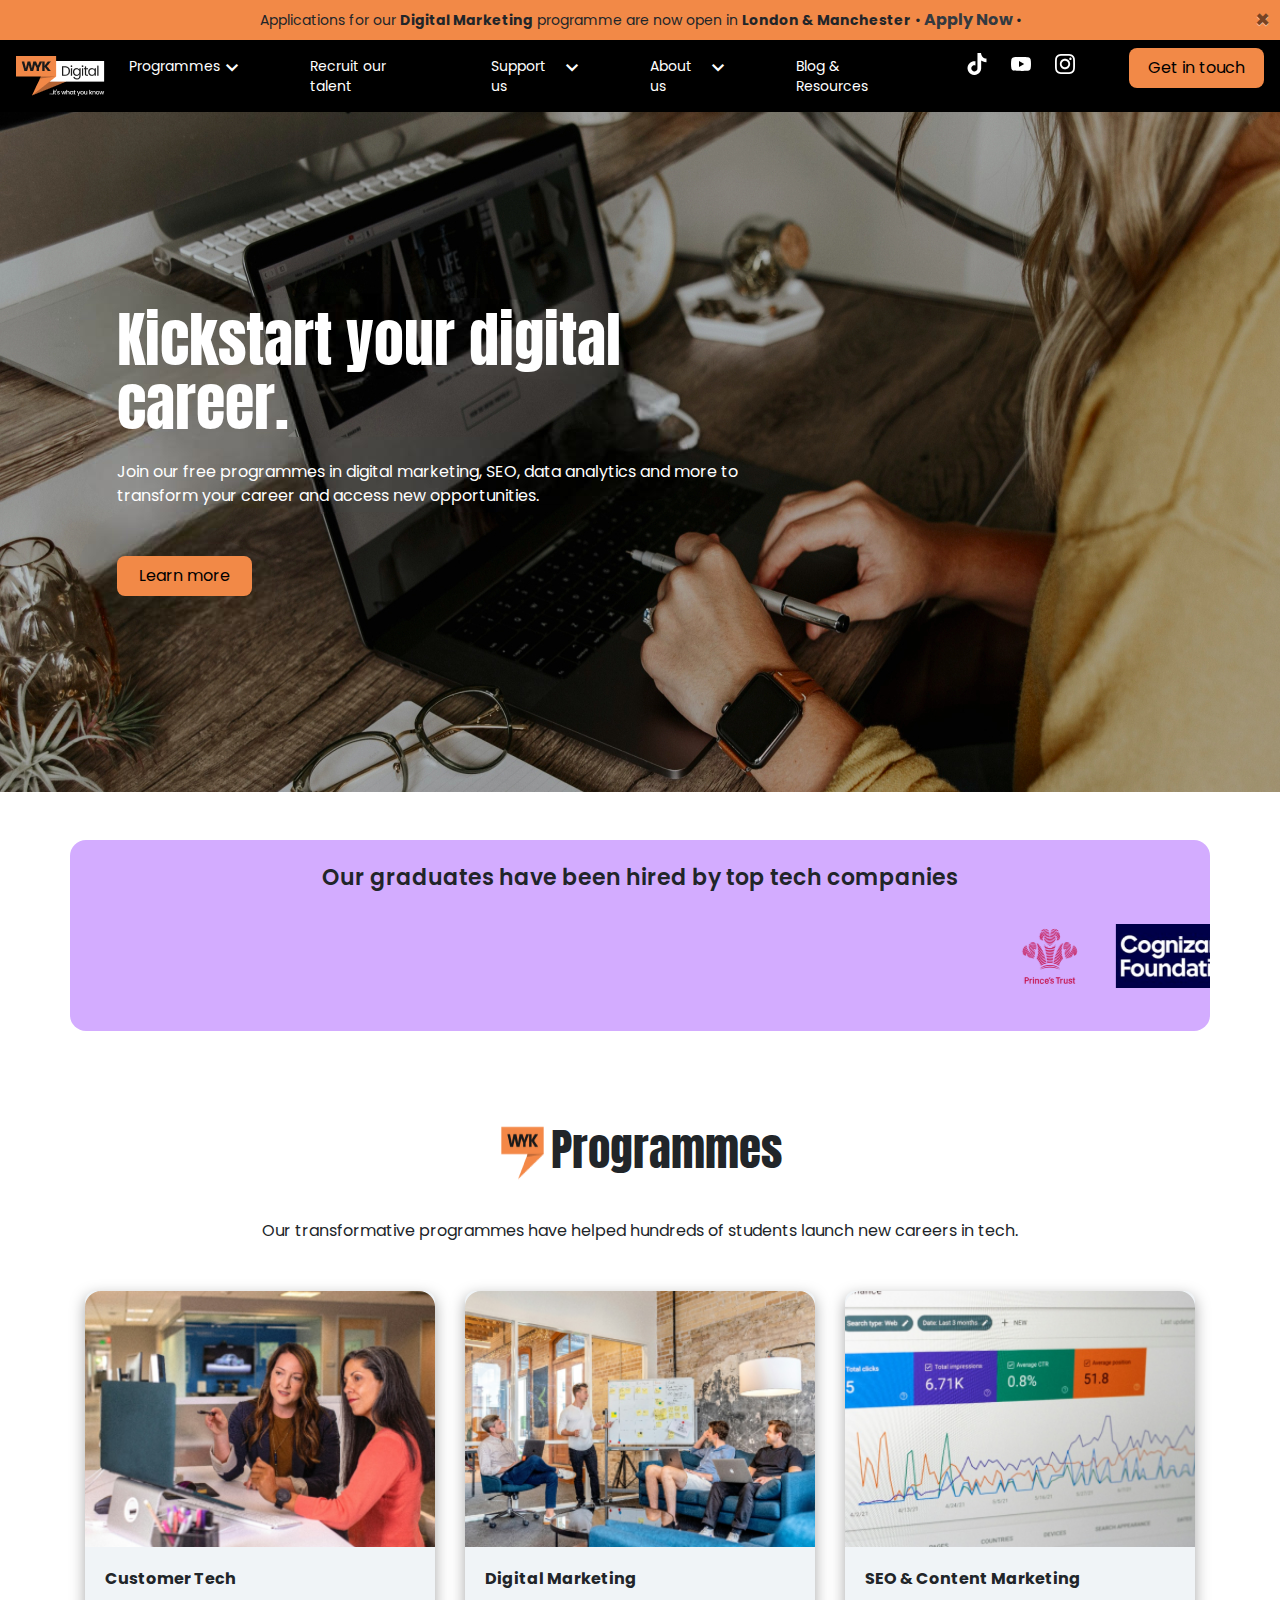
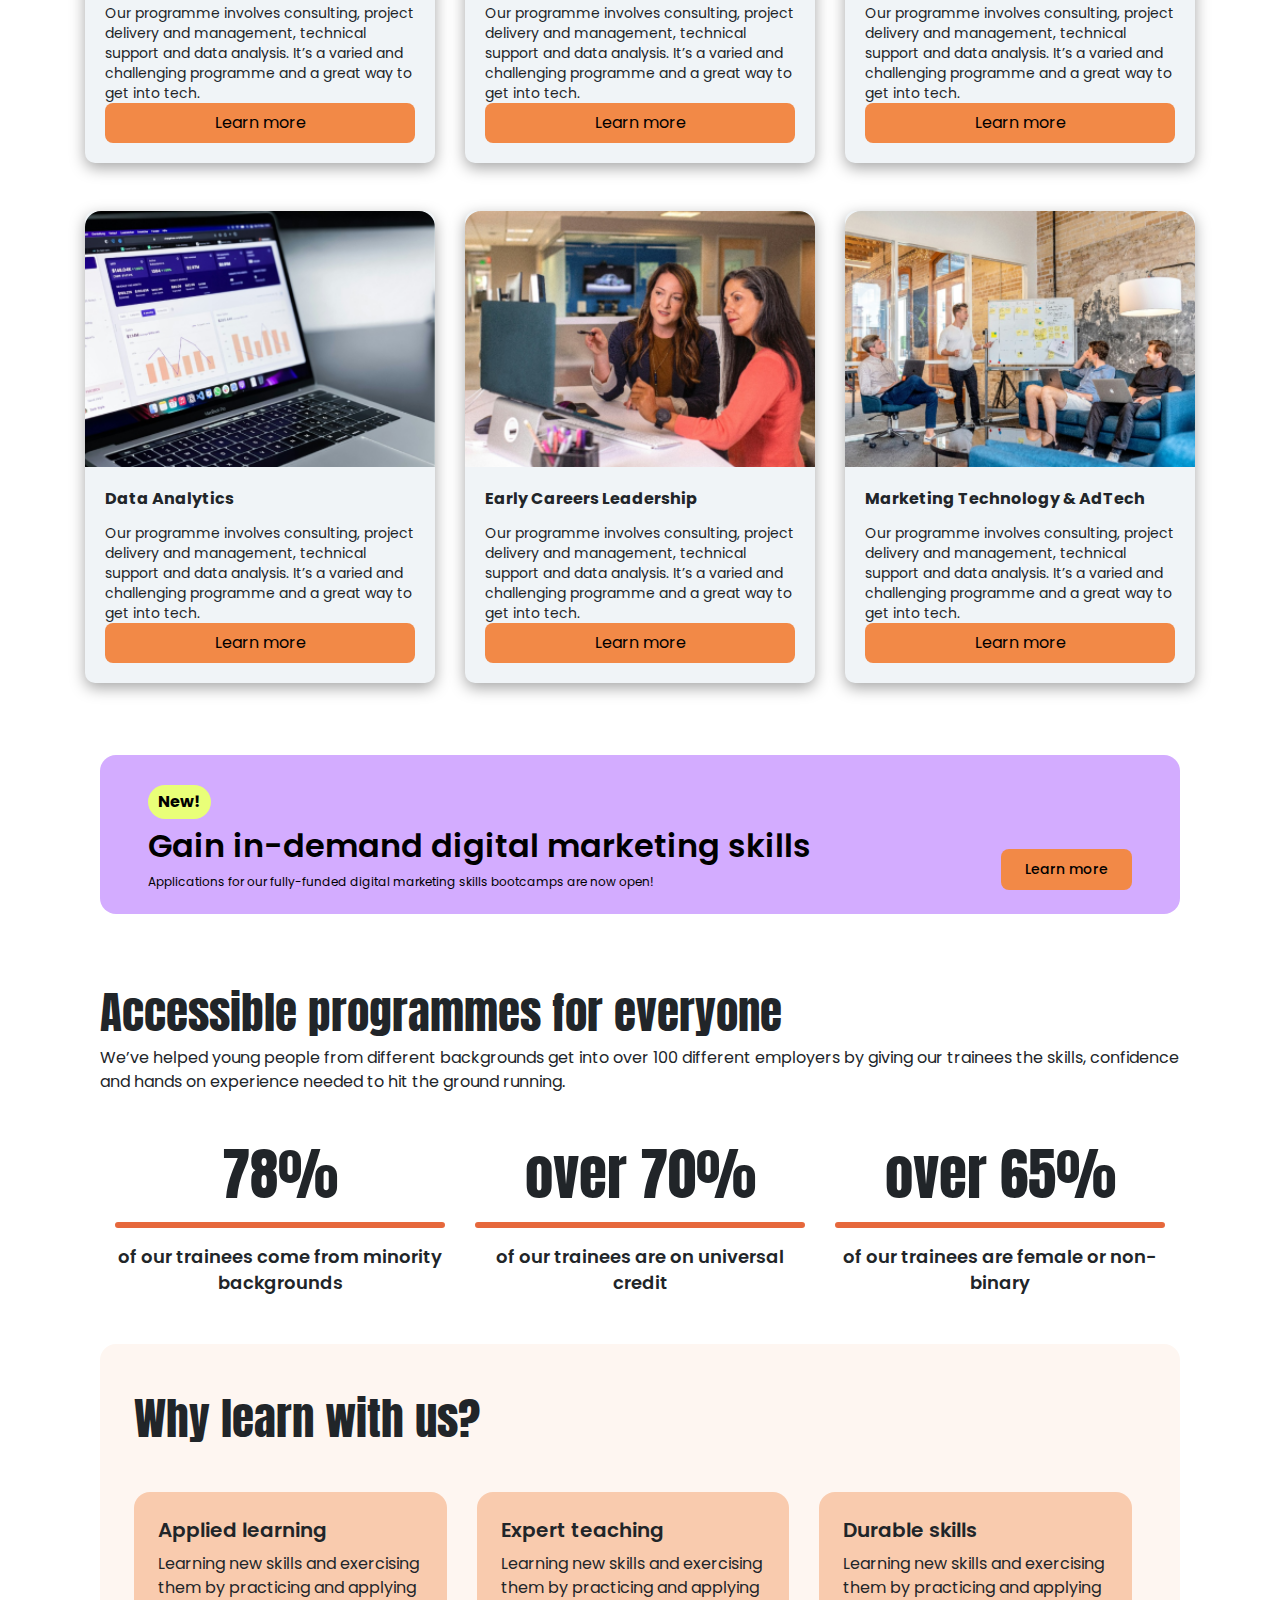
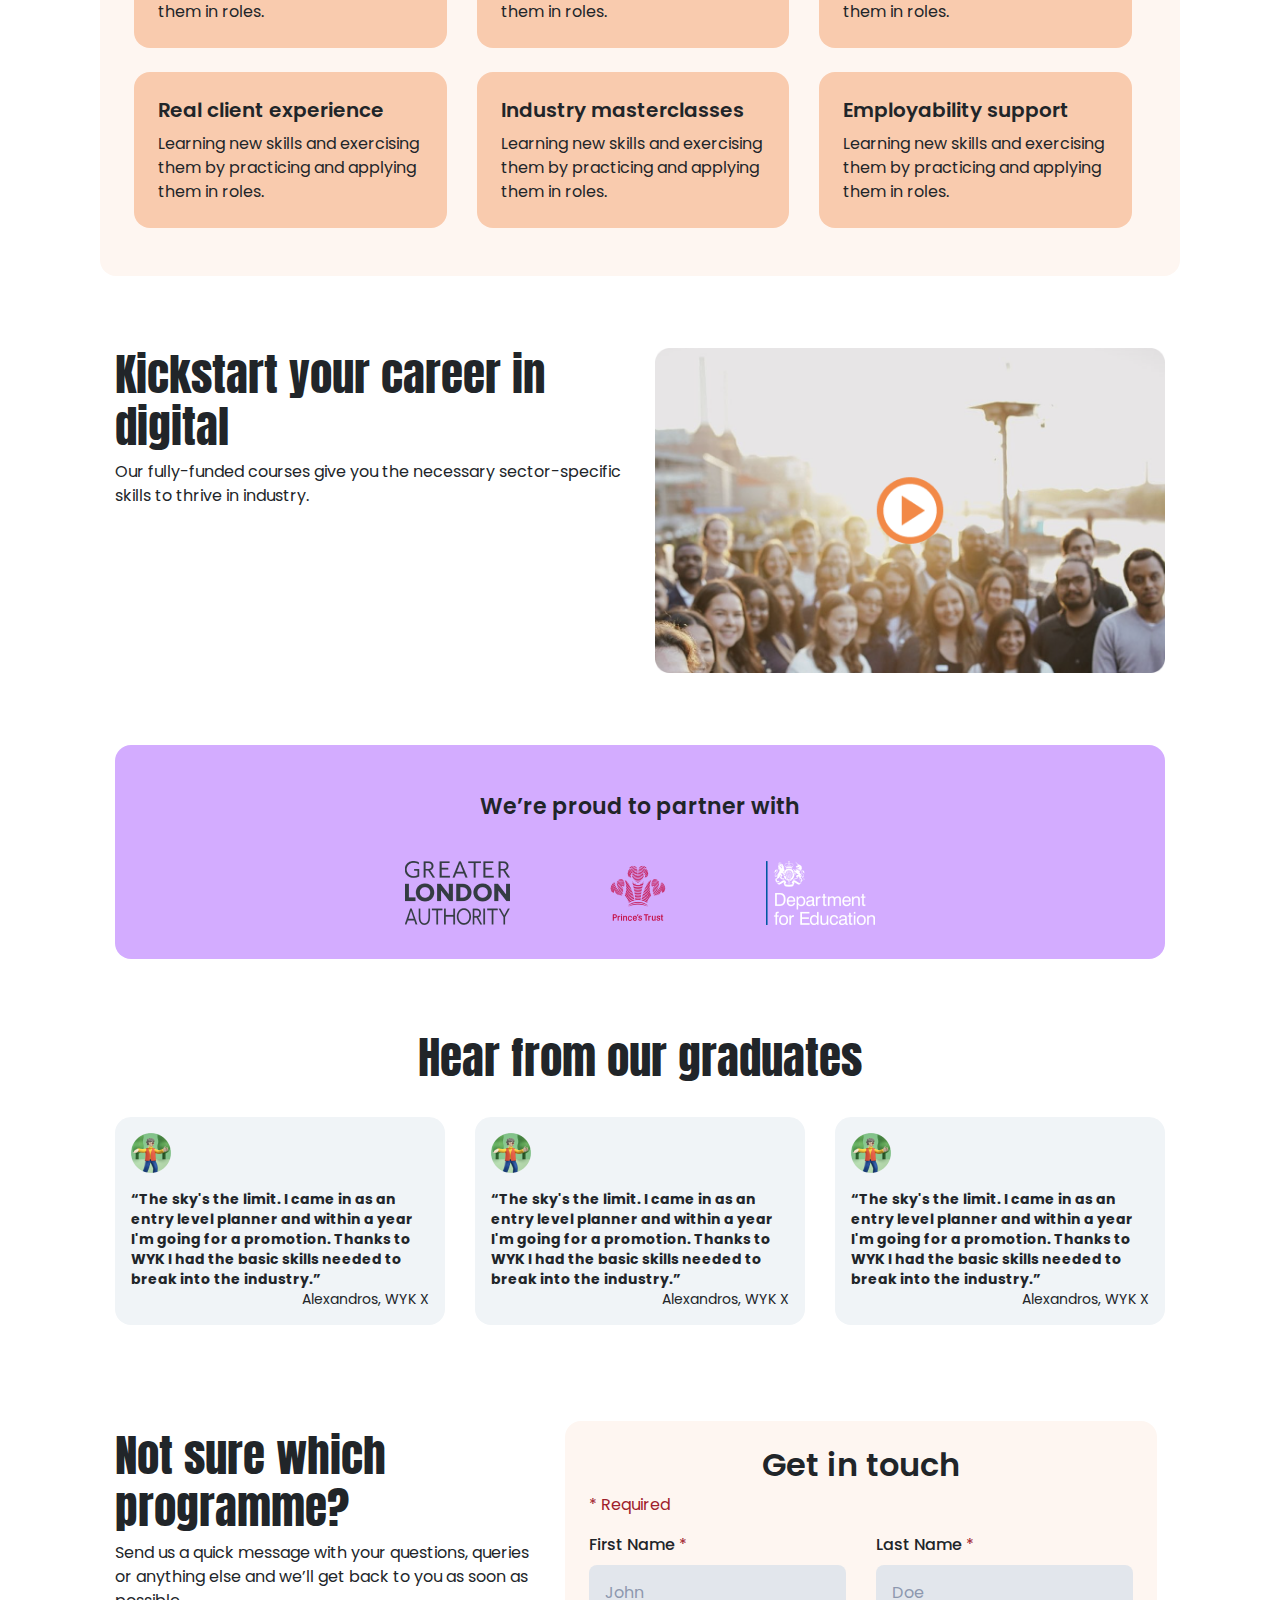
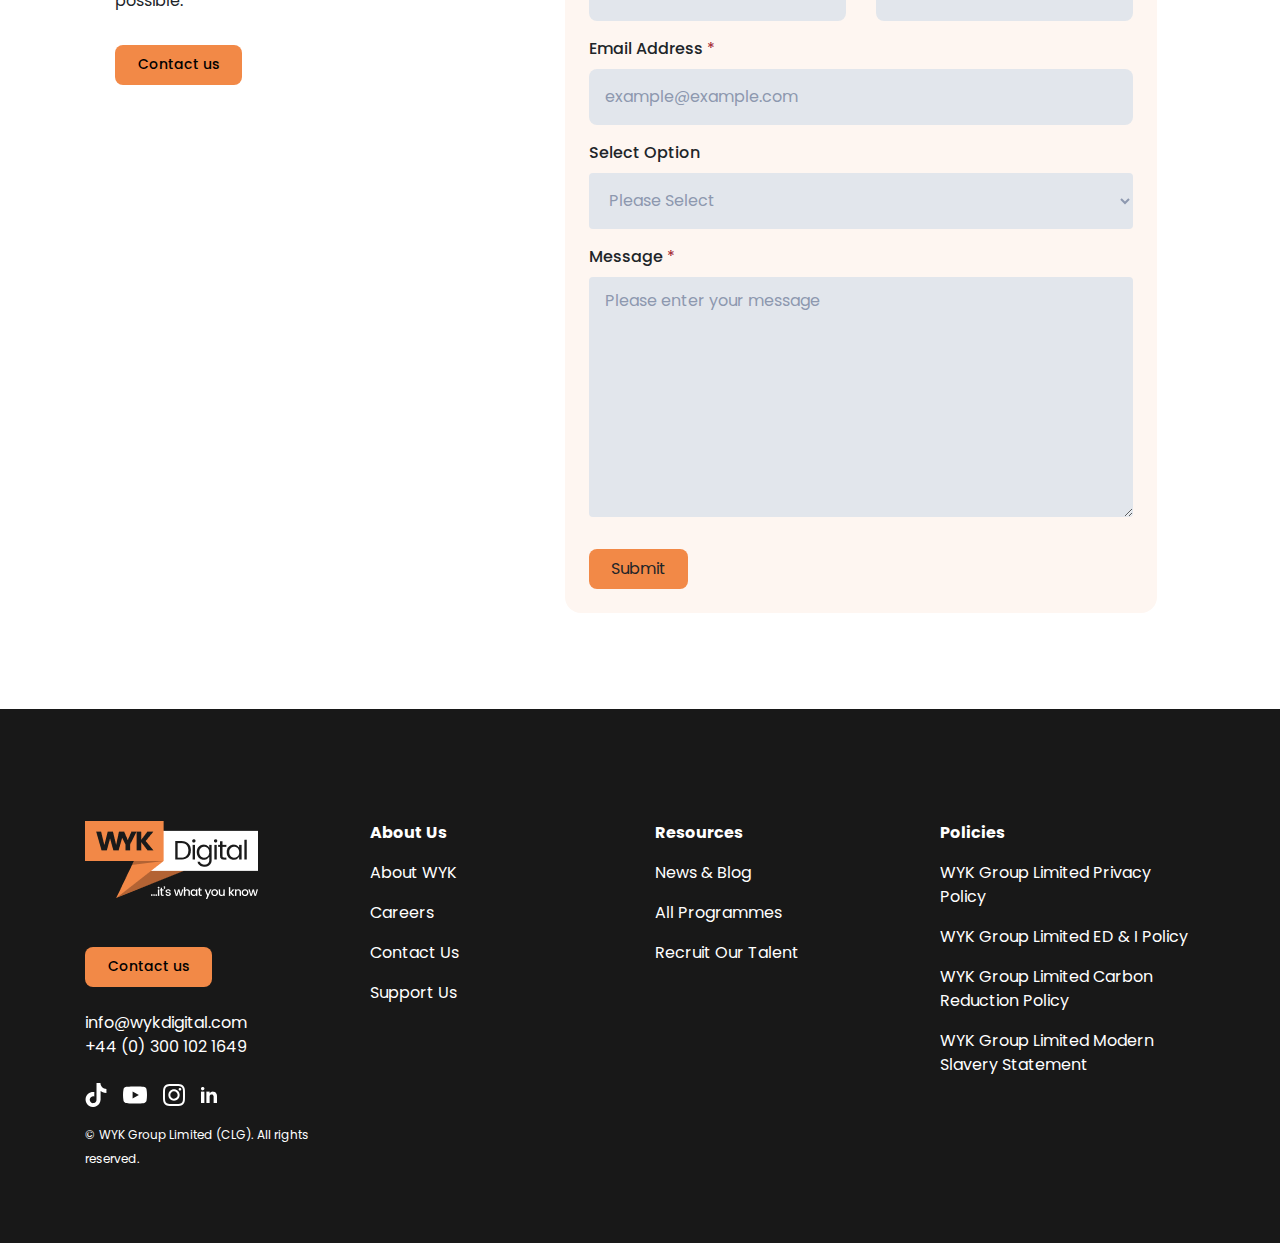
==== commit 37cd9119: "add margin-top" ====
--- a/index.html
+++ b/index.html
@@ -156,7 +156,7 @@
                 Join our free programmes in digital marketing, SEO, data analytics
                 and more to transform your career and access new opportunities.
               </p>
-              <a href="#" class="btn btn-primary">Learn more</a>
+              <a href="#" class="btn btn-primary mt-5">Learn more</a>
             </div>
           </div>
       
